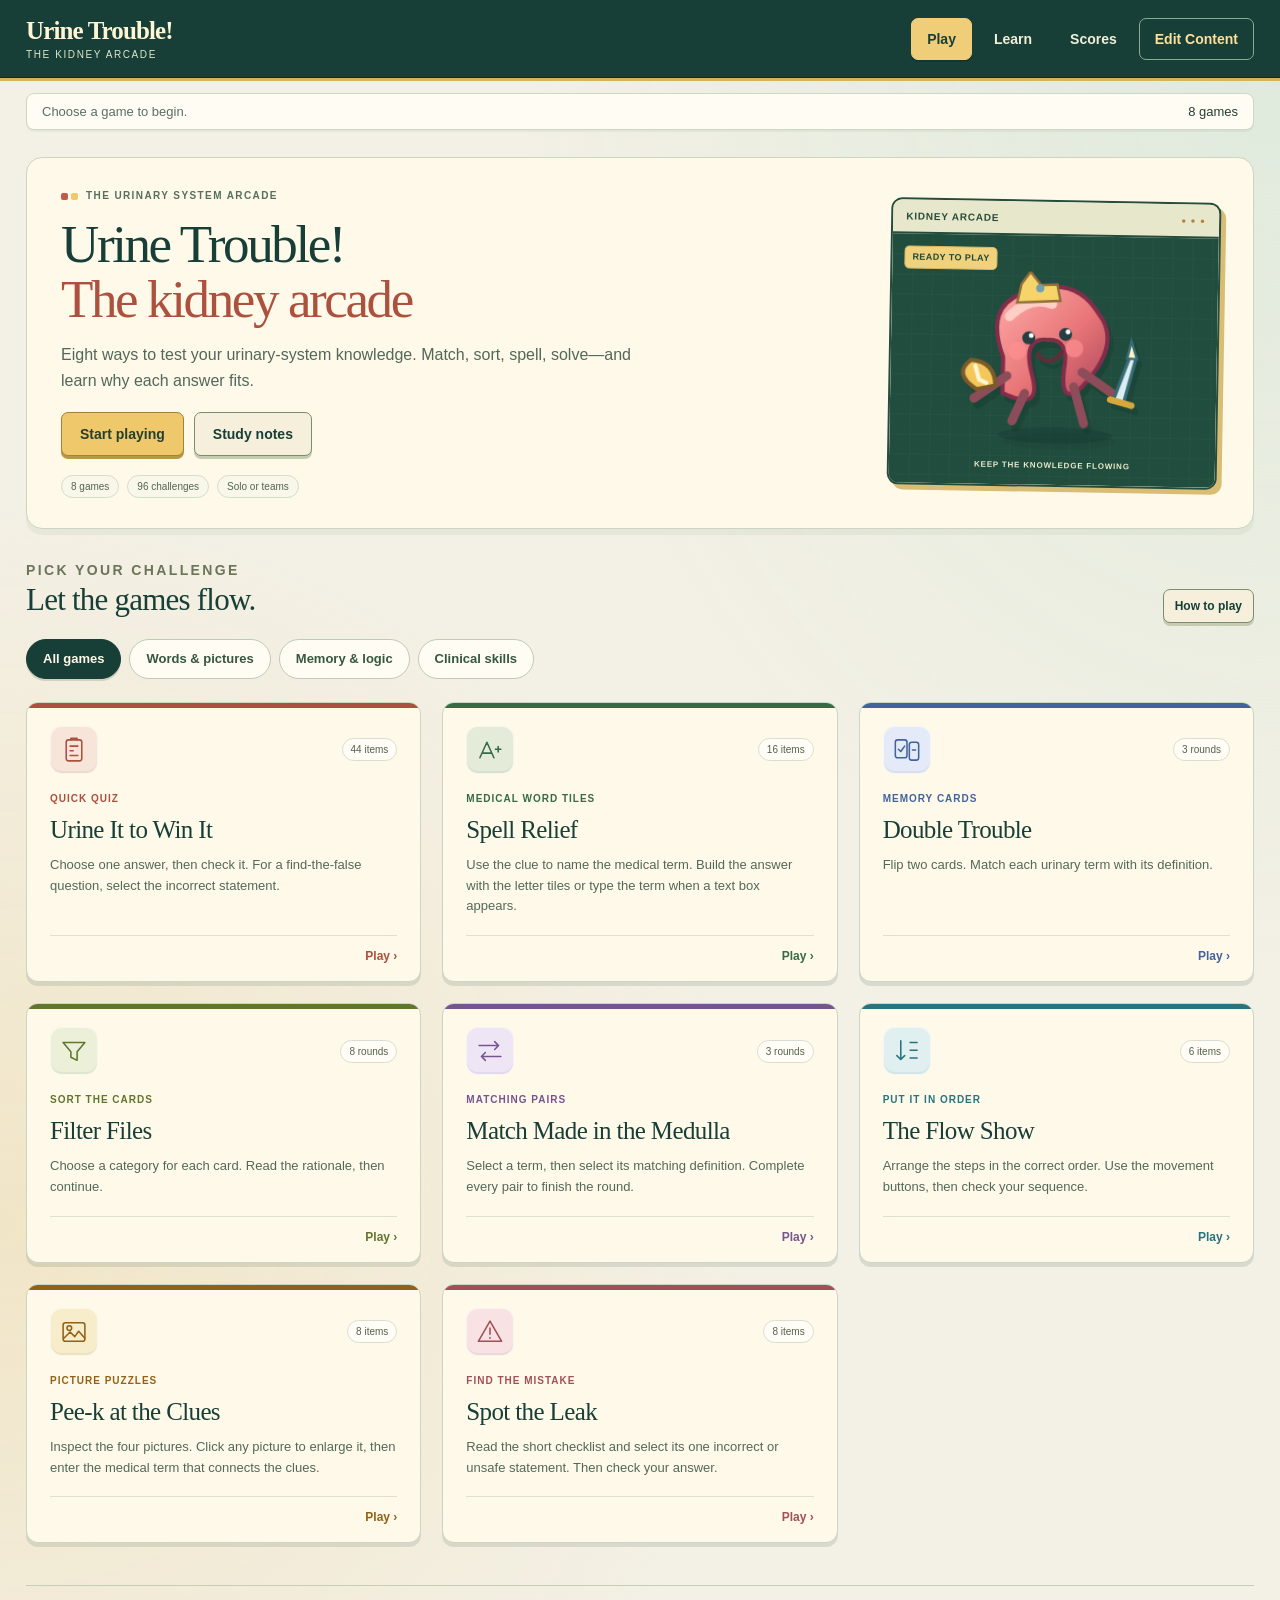
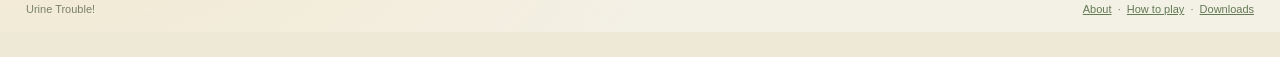
==== index.html @ 4b525aac "Refresh arcade design, add memory and sorting games, and explain every answer" ====
<!doctype html><html lang="en"><head><meta charset="utf-8"><meta name="viewport" content="width=device-width,initial-scale=1"><meta name="theme-color" content="#173f37"><meta name="description" content="An editable urinary-system game hub for solo practice and simple classroom play."><title>Urine Trouble! — The Kidney Arcade</title><link rel="stylesheet" href="style.css"><link rel="stylesheet" href="editor.css"></head><body><a class="skip" href="#main">Skip to content</a><div id="app"><p class="loading">Opening the kidney arcade…</p></div><dialog id="modal" aria-label="Game information"></dialog><script src="content.js"></script><script src="assets.js"></script><script src="engine.js"></script><script src="memory.js"></script><script src="activities.js"></script><script src="zip.js"></script><script src="editor.js"></script><script src="downloads.js"></script><script src="bundle.js"></script><script src="app.js"></script><noscript>Enable JavaScript to play or edit this website.</noscript></body></html>
---- style.css ----
*{box-sizing:border-box}:root{--accent:#173f37;--page-bg:#fff9e9;--gold:#e7b958;--ink:#243d34;--muted:#667469;--line:#d7d9bf;--font-scale:1;font-family:Arial,sans-serif;color:var(--ink);background:#eee9d7;font-size:calc(16px * var(--font-scale))}body{margin:0;background:radial-gradient(circle at 90% 0,#d8e1bf,transparent 40%),#eee9d7}button,input,select,textarea{font:inherit}button,a,input,select{touch-action:manipulation}button{cursor:pointer;color:inherit}button:disabled{cursor:default;opacity:.45}button:focus-visible,a:focus-visible,input:focus-visible,select:focus-visible,textarea:focus-visible{outline:3px solid #b86a36;outline-offset:3px}a{color:var(--accent)}h1,h2,h3,p{margin-top:0}p{line-height:1.6}h1,h2,h3{color:var(--accent)}h1,h2{font-family:Georgia,serif;font-weight:normal}header{background:var(--accent);color:#fff6d6;box-shadow:0 4px 0 #d7ae53}.header-inner{max-width:1280px;margin:auto;display:flex;align-items:center;gap:22px;padding:15px 26px;flex-wrap:wrap}.brand{font-family:Georgia,serif;font-size:calc(25px * var(--font-scale));font-weight:bold;color:#fff6d6;border:0;background:none;padding:0;text-align:left}.brand small{display:block;font:calc(10px * var(--font-scale)) Arial,sans-serif;letter-spacing:.15em;color:#dbe4ba;margin-top:4px}.nav{display:flex;gap:6px;flex-wrap:wrap;margin-left:auto}.nav button{padding:10px 15px;border:1px solid transparent;background:transparent;color:#f3efd6;border-radius:6px;font-size:calc(14px * var(--font-scale));font-weight:bold}.nav button:hover,.nav button.active{background:#ffffff1a;border-color:#b9c8a866}.nav .edit{color:#ffe099;border-color:#8aab8d}.session-strip{max-width:1228px;margin:15px auto 0;padding:10px 15px;background:#f9f6e5;border:1px solid #cfdbbc;border-radius:8px;display:flex;gap:13px 24px;flex-wrap:wrap;align-items:center;font-size:calc(13px * var(--font-scale))}.session-strip .mode{margin-right:auto;color:var(--muted)}.session-strip strong{color:var(--accent)}.session-strip button{padding:5px 8px;background:none;border:0;color:var(--accent);font-size:calc(12px * var(--font-scale));text-decoration:underline}.container{max-width:1280px;margin:auto;padding:30px 26px 42px}main{outline:none}.eyebrow{color:#6b7559;font-size:calc(11px * var(--font-scale));letter-spacing:.17em;font-weight:bold;margin-bottom:10px}.hero{display:grid;grid-template-columns:1fr 280px;gap:30px;align-items:center;background:var(--page-bg);border:1px solid #d7d8bd;border-radius:18px;padding:32px 42px;box-shadow:0 7px 0 #dedec5;margin-bottom:35px}.hero h1{font-size:calc(clamp(40px,5.5vw,66px) * var(--font-scale));line-height:1.02;margin-bottom:18px}.hero h1 em{font-style:normal;color:#a95c42}.hero .intro{font-size:calc(18px * var(--font-scale));color:#56664f;max-width:690px;margin-bottom:21px}.hero img{width:100%;max-height:250px;object-fit:contain;filter:drop-shadow(6px 9px 0 #153e3217)}.actions{display:flex;gap:10px;flex-wrap:wrap;align-items:center}.btn{display:inline-flex;justify-content:center;align-items:center;gap:8px;min-height:43px;padding:11px 18px;border:1px solid #7a8d6e;border-radius:7px;background:#f5efdb;color:var(--accent);font-weight:bold;font-size:calc(14px * var(--font-scale));text-decoration:none;box-shadow:0 3px 0 #c6ccb1}.btn:hover{filter:brightness(1.035);transform:translateY(-1px)}.btn.primary{background:var(--gold);border-color:#b18a3a;color:#30442e;box-shadow:0 3px 0 #b39249}.btn.dark{background:var(--accent);color:#fff8de;border-color:var(--accent);box-shadow:0 3px 0 #0d3027}.btn.small{padding:8px 11px;min-height:34px;font-size:calc(12px * var(--font-scale))}.btn.danger{color:#933f35;border-color:#be8a75}.pill{font-size:calc(11px * var(--font-scale));border:1px solid #cad6b7;background:#f8f7e7;border-radius:99px;padding:6px 10px;color:#52624c}.hero-pills{display:flex;gap:7px;flex-wrap:wrap;margin-top:20px}.section-top{display:flex;gap:20px;justify-content:space-between;align-items:end;margin-bottom:18px}.section-top h2{font-size:calc(32px * var(--font-scale));margin-bottom:5px}.muted{color:var(--muted)}.section-top p{font-size:calc(14px * var(--font-scale));margin-bottom:0}.game-grid{display:grid;grid-template-columns:repeat(3,minmax(0,1fr));gap:20px}.game-card{text-align:left;background:var(--page-bg);border:1px solid #cbd3b8;border-radius:13px;padding:23px;box-shadow:0 5px 0 #d8dcc6;transition:transform .15s,box-shadow .15s;min-width:0}.game-card:hover{transform:translateY(-4px);box-shadow:0 9px 0 #d4dac0}.card-top{display:flex;align-items:center;justify-content:space-between;margin-bottom:19px}.game-icon{display:flex;align-items:center;justify-content:center;width:46px;height:46px;border-radius:12px;background:#e1e8ce;color:var(--accent);font:900 calc(22px * var(--font-scale)) Georgia,serif}.game-card h3{font:normal calc(26px * var(--font-scale))/1.12 Georgia,serif;margin:0 0 10px}.game-card .sub{font-weight:bold;font-size:calc(12px * var(--font-scale));color:#737952;margin-bottom:12px}.game-card p{font-size:calc(13px * var(--font-scale));line-height:1.55;color:#61705c;margin-bottom:18px}.game-card .card-bottom{display:flex;justify-content:space-between;font-size:calc(12px * var(--font-scale));font-weight:bold;color:var(--accent)}.note{padding:17px 20px;background:#e8edd9;border-left:4px solid #8aab6b;font-size:calc(14px * var(--font-scale));margin-top:28px;border-radius:0 7px 7px 0}.game-head{display:flex;justify-content:space-between;gap:25px;margin-bottom:23px;align-items:start}.game-head h1{font-size:calc(40px * var(--font-scale));line-height:1.08;margin-bottom:8px}.game-head p{color:var(--muted);font-size:calc(14px * var(--font-scale));margin-bottom:0;max-width:780px}.back{border:0;background:none;color:var(--accent);font-weight:bold;font-size:calc(13px * var(--font-scale));padding:9px 0;white-space:nowrap}.play-layout{display:grid;grid-template-columns:175px minmax(0,1fr);gap:22px}.item-index{background:#e6ecd7;border:1px solid #c4d0b5;padding:15px 12px;border-radius:9px;align-self:start}.item-index summary{font-size:calc(13px * var(--font-scale));color:var(--accent);font-weight:bold;cursor:pointer;margin-bottom:12px}.index-grid{display:grid;grid-template-columns:repeat(4,1fr);gap:6px}.index-btn{border:1px solid #a9b997;border-radius:5px;min-height:33px;background:#fbf9e9;font-weight:bold;font-size:calc(12px * var(--font-scale))}.index-btn.active{background:#edce83;border:2px solid #a4843d}.index-btn.done{background:#b8d1aa}.legend{font-size:calc(11px * var(--font-scale));color:#687660;margin:12px 0 0;line-height:1.6}.challenge{min-width:0;background:var(--page-bg);border:1px solid #ccd3b9;border-radius:13px;padding:25px 29px;box-shadow:0 5px 0 #d8dcc6}.challenge-meta{display:flex;gap:10px 16px;align-items:center;flex-wrap:wrap;margin-bottom:20px;color:#647357;font-weight:bold;font-size:calc(11px * var(--font-scale));letter-spacing:.03em}.challenge-meta .points{margin-left:auto;background:#eee0ac;color:#725a28;padding:6px 9px;border-radius:5px}.prompt{font:700 clamp(calc(21px * var(--font-scale)),2.2vw,28px)/1.4 Arial,sans-serif;color:#254738;margin-bottom:13px}.instruction{font-size:calc(14px * var(--font-scale));color:#687760;margin-bottom:22px}.option-grid{display:grid;gap:10px}.option-grid.two{grid-template-columns:1fr 1fr}.option{display:flex;gap:15px;align-items:center;text-align:left;border:1px solid #b5c2a2;background:#f4f0da;border-radius:7px;padding:15px;min-height:64px;font-size:calc(16px * var(--font-scale));line-height:1.5}.option b{color:var(--accent);font-size:calc(19px * var(--font-scale));flex-shrink:0}.option.selected{background:#f0d89c;border:2px solid #b08f3f;padding:14px}.option.correct{background:#dceacb;border:2px solid #76955e;padding:14px}.option:disabled{opacity:1}.field-label{display:block;font-size:calc(13px * var(--font-scale));font-weight:bold;margin-bottom:9px}.answer-field{width:100%;max-width:620px;border:2px solid #b6c4a3;border-radius:6px;min-height:50px;padding:12px 14px;background:white;color:#243d34;font-size:calc(20px * var(--font-scale))}.hint{font-size:calc(12px * var(--font-scale));color:#6f7d63;margin:10px 0 0}.tiles{display:flex;flex-wrap:wrap;justify-content:center;gap:9px;padding:20px;background:#285d48;border:4px solid #b69a50;border-radius:9px;margin:0 auto 16px;max-width:650px}.tile{width:53px;height:59px;font:700 calc(29px * var(--font-scale)) Georgia,serif;color:#294330;background:linear-gradient(#f1d689,#d3ae5c);border:2px solid #f6e6ad;border-radius:5px;box-shadow:0 3px 0 #163e2e}.tile.used{background:#3c7059;border-color:#6d8b69;color:transparent;box-shadow:none;opacity:1}.built{font-size:calc(25px * var(--font-scale));letter-spacing:.1em;font-weight:bold;color:var(--accent);text-align:center;min-height:52px;padding:12px;background:#ebe9d4;border-radius:6px;margin-bottom:12px;overflow-wrap:anywhere}.built.empty{font-size:calc(14px * var(--font-scale));letter-spacing:0;font-weight:normal;color:#758167}.tile-tools{display:flex;justify-content:center;gap:9px;margin-bottom:15px}.pictures{display:grid;grid-template-columns:repeat(4,minmax(0,1fr));gap:9px;margin-bottom:21px}.picture{border:1px solid #c2c8aa;border-radius:6px;padding:5px;background:#e8e4c9}.picture img{display:block;width:100%;height:130px;object-fit:contain;background:white}.picture small{display:block;color:#6e7759;padding:6px 0 1px;font-size:calc(10px * var(--font-scale))}.challenge-actions{display:flex;gap:10px 17px;flex-wrap:wrap;align-items:center;border-top:1px solid #d5dac3;margin-top:24px;padding-top:20px}.text-button{border:0;background:transparent;color:var(--accent);font-size:calc(13px * var(--font-scale));text-decoration:underline;padding:8px 0}.feedback{padding:16px 18px;background:#f4e7c9;border-left:4px solid #b78a43;margin-top:22px;border-radius:0 7px 7px 0}.feedback.good{background:#e3edd5;border-color:#789e61}.feedback h3{font:700 calc(17px * var(--font-scale)) Arial,sans-serif;margin-bottom:9px}.feedback p{font-size:calc(14px * var(--font-scale));margin-bottom:9px}.feedback p:last-child{margin-bottom:0}.solution{font-size:calc(21px * var(--font-scale))!important;font-weight:bold;color:#315c42;white-space:pre-line}.earned{font-weight:bold;color:#4d7845}.team-awards{display:flex;gap:9px;flex-wrap:wrap;margin-top:12px}.award{border:1px solid #9caf86;background:#fffbee;border-radius:6px;padding:10px 13px;font-size:calc(13px * var(--font-scale));font-weight:bold;min-height:43px;overflow-wrap:anywhere;min-width:0}.award.selected{background:var(--accent);color:white}.award small{display:block;font-size:calc(11px * var(--font-scale));font-weight:normal;margin-top:4px}.match-board{display:grid;grid-template-columns:1fr 1.5fr;gap:13px}.match-column{display:grid;gap:9px}.match-choice{border:1px solid #b0c29b;background:#f3efda;border-radius:6px;padding:12px;min-height:62px;font-size:calc(14px * var(--font-scale));line-height:1.45;text-align:left;display:flex;gap:10px;align-items:center}.match-choice.selected{outline:2px solid #bb9442;background:#f5df9f}.match-choice.matched{background:#d8e7c7;color:#59714e;border-color:#96b17c;opacity:1}.match-choice.wrong{background:#f0d2bc;border-color:#b97959}.match-choice b{color:#6f7d58;flex-shrink:0}.match-hint{font-size:calc(13px * var(--font-scale));color:#916d3d;margin:12px 0 0}.pair-solution{display:grid;gap:9px}.pair-solution p{margin:0;padding:12px 15px;background:#e4ecd6;border-radius:6px;font-size:calc(14px * var(--font-scale))}.order-list{list-style:none;padding:0;margin:0;display:grid;gap:10px}.order-step{display:flex;gap:14px;align-items:center;border:1px solid #bbc8a7;background:#f3efdc;border-radius:7px;padding:12px 14px;min-height:63px}.order-step .step-no{font-size:calc(20px * var(--font-scale));font-weight:bold;color:#8b8e61;flex-shrink:0}.order-step .step-text{font-size:calc(15px * var(--font-scale));line-height:1.5;flex-grow:1}.step-controls{display:flex;gap:5px;flex-shrink:0}.step-controls button{border:1px solid #acbd95;background:#fffbee;border-radius:4px;padding:7px 10px;color:var(--accent)}.order-step.correct{background:#dfeacd}.danger-label{display:inline-block;background:#f1d7c7;color:#874a3d;padding:5px 9px;border-radius:5px;font-size:calc(11px * var(--font-scale));font-weight:bold;margin-bottom:13px}.learn-layout{display:grid;grid-template-columns:1.3fr 1fr;gap:24px}.articles{display:grid;gap:15px}.article{background:var(--page-bg);border:1px solid #ccd3b7;border-radius:10px;overflow:hidden}.article summary{padding:19px 21px;font:normal calc(24px * var(--font-scale)) Georgia,serif;color:var(--accent);cursor:pointer}.article .article-body{padding:0 21px 19px;font-size:calc(14px * var(--font-scale));color:#56664e}.flash-panel{background:#e3ead3;border:1px solid #bdcca8;border-radius:12px;padding:22px;align-self:start}.flash-panel h2{font-size:calc(29px * var(--font-scale));margin-bottom:10px}.flashcard{display:flex;align-items:center;justify-content:center;flex-direction:column;width:100%;min-height:222px;background:#fff9e9;border:2px solid #becd9e;border-radius:11px;padding:25px;text-align:center;margin:15px 0;font-size:calc(21px * var(--font-scale));line-height:1.5;color:var(--accent)}.flashcard small{font-size:calc(11px * var(--font-scale));color:#88936e;margin-top:17px}.search{width:100%;max-width:310px;min-height:43px;background:#fffdf3;border:1px solid #b4c29d;border-radius:6px;padding:10px 13px}.scores-layout{display:grid;grid-template-columns:1fr 1.2fr;gap:23px}.score-card,.review-card,.finish-card{background:var(--page-bg);border:1px solid #c5d1b3;border-radius:13px;padding:26px}.score-big{font:normal calc(61px * var(--font-scale)) Georgia,serif;color:var(--accent);margin:12px 0}.score-table{width:100%;border-collapse:collapse;font-size:calc(14px * var(--font-scale));margin:18px 0}.score-table th,.score-table td{text-align:left;padding:12px 8px;border-bottom:1px solid #d3dac1;overflow-wrap:anywhere}.review-list{display:grid;gap:8px;max-height:380px;overflow:auto}.review-link{display:block;text-align:left;background:#f1efdc;border:1px solid #c9d1b5;border-radius:6px;padding:12px;font-size:calc(13px * var(--font-scale));line-height:1.4;color:var(--accent)}.finish-card h1{font-size:calc(43px * var(--font-scale))}.finish-card p{color:#617055}.timer{display:inline-flex;gap:8px;align-items:center;margin-left:auto;font-size:calc(13px * var(--font-scale));color:#647451}.timer button{border:1px solid #b9c7a6;border-radius:4px;background:#f7f2df;font-size:calc(11px * var(--font-scale));padding:6px 8px}.editor-intro{background:#e7edd9;border:1px solid #c2d0ae;border-radius:9px;padding:16px 20px;font-size:calc(14px * var(--font-scale));margin-bottom:20px}.page-footer{max-width:1228px;margin:0 auto 25px;padding:17px 0;border-top:1px solid #c6ceb5;display:flex;justify-content:space-between;gap:20px;color:#788167;font-size:calc(11px * var(--font-scale))}.page-footer button{border:0;background:none;padding:0;color:#637954;text-decoration:underline;font-size:calc(11px * var(--font-scale))}.loading{padding:70px 30px;color:#476f4c;font-size:calc(22px * var(--font-scale))}.skip{position:absolute;left:10px;top:-80px;background:white;padding:12px;z-index:50}.skip:focus{top:10px}dialog{width:calc(100% - 30px);max-width:720px;border:1px solid #91a37d;border-radius:13px;padding:0;background:var(--page-bg);color:var(--ink);box-shadow:0 16px 60px #12362866}dialog::backdrop{background:#16372dcc}.modal-header{display:flex;justify-content:space-between;align-items:center;gap:20px;background:var(--accent);color:#fff4ce;padding:13px 20px;font-size:calc(16px * var(--font-scale));font-weight:bold}.modal-header button{color:#fff4ce;background:#ffffff15;border:1px solid #ffffff44;border-radius:5px;padding:6px 10px;font-size:calc(12px * var(--font-scale))}.modal-body{padding:25px 28px 28px}.modal-body h2{font-size:calc(32px * var(--font-scale));margin-bottom:12px}.modal-body p,.modal-body li{font-size:calc(14px * var(--font-scale));line-height:1.6}.modal-body li{margin-bottom:8px}.mode-choices{display:grid;grid-template-columns:1fr 1fr;gap:14px;margin:20px 0}.mode-choice{padding:22px 19px;text-align:left;border:1px solid #b7c5a0;border-radius:8px;background:#f1e8cb}.mode-choice strong{font:normal calc(25px * var(--font-scale)) Georgia,serif;color:var(--accent);display:block;margin-bottom:10px}.mode-choice span{font-size:calc(13px * var(--font-scale));line-height:1.6;display:block;color:#647053}.team-fields{display:grid;grid-template-columns:1fr 1fr;gap:12px;margin:20px 0}.team-fields label{font-size:calc(12px * var(--font-scale));font-weight:bold}.team-fields input{width:100%;display:block;margin-top:7px;padding:11px;border:1px solid #aebf94;border-radius:5px;background:white;min-height:43px}.fine{font-size:calc(11px * var(--font-scale))!important;color:#75836a}.zoom-image{display:block;max-width:100%;max-height:65vh;margin:auto}.toast{background:#e4ebd2;border:1px solid #a9bf8d;color:#3e6543;padding:12px 18px;max-width:1228px;margin:12px auto 0;border-radius:7px;font-size:calc(13px * var(--font-scale))}.empty{padding:20px;background:#f1efde;border-radius:7px;color:#6c7b5e}.modal-errors{color:#9a4232}.sr-only{position:absolute;width:1px;height:1px;overflow:hidden;clip-path:inset(50%)}@media(prefers-reduced-motion:reduce){*{transition:none!important;animation:none!important;scroll-behavior:auto!important}}@media(max-width:950px){.game-grid{grid-template-columns:repeat(2,minmax(0,1fr))}.hero{grid-template-columns:1fr 200px;padding:29px}.hero img{max-height:220px}.play-layout{grid-template-columns:1fr}.item-index{padding:12px 14px}.index-grid{grid-template-columns:repeat(10,1fr)}.item-index .legend{display:none}.option-grid.two{grid-template-columns:1fr}.learn-layout,.scores-layout{grid-template-columns:1fr 1fr}.session-strip{margin:14px 26px 0}.page-footer{margin:0 26px 25px}.game-head h1{font-size:calc(35px * var(--font-scale))}}@media(max-width:620px){.header-inner{gap:15px;padding:16px}.brand{font-size:calc(24px * var(--font-scale))}.nav{margin-left:0;width:100%;gap:4px}.nav button{padding:9px 12px;font-size:calc(12px * var(--font-scale))}.container{padding:23px 15px 30px}.session-strip{margin:14px 15px 0;font-size:calc(12px * var(--font-scale));gap:9px 13px}.hero{grid-template-columns:1fr;padding:25px 22px;gap:10px}.hero h1{font-size:calc(43px * var(--font-scale))}.hero .intro{font-size:calc(16px * var(--font-scale))}.hero img{display:none}.game-grid{grid-template-columns:1fr;gap:16px}.game-card{padding:21px}.game-card h3{font-size:calc(27px * var(--font-scale))}.card-top{margin-bottom:15px}.section-top{display:block}.section-top h2{font-size:calc(30px * var(--font-scale))}.section-top p{margin-bottom:12px}.game-head{gap:15px}.game-head h1{font-size:calc(31px * var(--font-scale))}.game-head p{font-size:calc(13px * var(--font-scale))}.back{font-size:calc(11px * var(--font-scale))}.challenge{padding:22px 17px}.prompt{font-size:calc(22px * var(--font-scale))}.challenge-meta{font-size:calc(10px * var(--font-scale));gap:7px}.tile{width:45px;height:52px;font-size:calc(26px * var(--font-scale))}.tiles{padding:14px 10px;gap:7px}.built{font-size:calc(22px * var(--font-scale))}.pictures{grid-template-columns:1fr 1fr}.picture img{height:135px}.match-board{gap:8px;grid-template-columns:1fr 1.2fr}.match-choice{padding:10px 9px;font-size:calc(12px * var(--font-scale));min-height:77px;gap:6px}.order-step{padding:11px 10px;gap:9px}.order-step .step-text{font-size:calc(14px * var(--font-scale))}.step-controls{display:grid}.step-controls button{padding:5px 8px;font-size:calc(12px * var(--font-scale))}.learn-layout,.scores-layout{grid-template-columns:1fr}.section-top .search{max-width:none}.index-grid{grid-template-columns:repeat(7,1fr)}.challenge-actions .btn{flex-grow:1}.timer{width:100%;margin-left:0}.page-footer{margin:0 15px 20px;display:block}.page-footer span{display:block;margin-bottom:9px}.mode-choices,.team-fields{grid-template-columns:1fr}.modal-body{padding:23px 20px}.feedback{padding:16px 14px}.team-awards{display:grid;grid-template-columns:1fr 1fr}.award{padding:10px;font-size:calc(12px * var(--font-scale))}.score-card,.review-card,.finish-card{padding:22px}.score-big{font-size:calc(52px * var(--font-scale))}.toast{margin:12px 15px 0}}
h1,h2,h3,.brand,.game-card{overflow-wrap:anywhere}.session-strip>span{min-width:0;overflow-wrap:anywhere}

/* The Kidney Arcade — retro desk, brighter game cabinets. */
:root{--coral:#bf5b48;--cyan:#347f88;--gold:#efc86b;--line:#d4daca;--muted:#5b6e63}
body{background:radial-gradient(ellipse at 100% 0,#deeadc 0,transparent 42%),radial-gradient(ellipse at 0 75%,#f1e5c7 0,transparent 42%),#f3f0e5}
header{box-shadow:0 3px 0 #d5b35e;border-bottom:1px solid #092c24}
.header-inner{padding-top:17px;padding-bottom:17px}
.brand{letter-spacing:-.035em}
.brand small{letter-spacing:.16em;color:#dce8cc}
.nav button{min-height:42px;border-radius:7px}
.nav button.active{background:#f0cd78;border-color:#f0cd78;color:#173f37;box-shadow:0 2px 0 #102f2780}
.nav button:hover:not(.active){background:#ffffff20;border-color:#cfdfc366}
.container{padding-top:27px}
.session-strip{border-color:#ced7c5;background:#fffdf3;box-shadow:0 2px 0 #304c3210;border-radius:8px}
.archive-hero{display:grid;grid-template-columns:minmax(0,1.45fr) minmax(250px,.78fr);gap:34px;align-items:center;padding:30px 34px;margin-bottom:30px;background:var(--page-bg);border:1px solid #cbd5c2;border-radius:16px;box-shadow:0 6px 0 #bfcab33d;position:relative;overflow:hidden}
.archive-hero .hero-copy{min-width:0}
.archive-hero .eyebrow{display:flex;align-items:center;gap:8px;color:#56705d;letter-spacing:.14em;font-size:calc(10px * var(--font-scale));margin-bottom:13px}
.archive-hero .eyebrow::before{content:"";height:7px;width:7px;border-radius:2px;background:var(--coral);box-shadow:10px 0 0 #efc86b;flex:none;margin-right:10px}
.archive-hero h1{font-size:calc(clamp(35px,4.3vw,53px) * var(--font-scale));line-height:1.04;letter-spacing:-.045em;margin-bottom:15px;max-width:720px}
.archive-hero h1 em{color:#ad513f;font-style:normal}
.archive-hero .intro{font-size:calc(16px * var(--font-scale));line-height:1.6;max-width:600px;margin-bottom:19px;color:#51685b}
.archive-hero .hero-pills{margin-top:19px;gap:8px}
.archive-hero .pill{font-size:calc(10px * var(--font-scale));padding:5px 9px;border-color:#d4ddc9;background:#f8f7e9;color:#52664e}
.arcade-console{width:100%;max-width:330px;margin-left:auto;overflow:hidden;background:#f8f3df;border:2px solid #264d3b;border-radius:11px;box-shadow:5px 5px 0 #d9bd75;transform:rotate(1deg)}
.console-bar{display:flex;align-items:center;justify-content:space-between;gap:12px;padding:10px 13px;border-bottom:2px solid #264d3b;background:#e7e7cc;color:#294c3a;font-size:calc(10px * var(--font-scale));font-weight:bold;letter-spacing:.08em;min-height:34px}
.console-bar::before{content:"";width:6px;height:6px;flex:none;border-radius:50%;background:#a05547;box-shadow:10px 0 0 #c7a04c,20px 0 0 #6c9062;margin-right:18px}
.console-body{position:relative;display:grid;place-items:center;min-height:215px;padding:15px 22px 46px;background-color:#214d3e;background-image:linear-gradient(#ffffff06 1px,transparent 1px),linear-gradient(90deg,#ffffff06 1px,transparent 1px);background-size:20px 20px;overflow:hidden}
.archive-hero .arcade-console img{display:block;width:100%;max-width:205px;max-height:185px;object-fit:contain;filter:drop-shadow(4px 6px 0 #0d302744)}
.console-chip{display:inline-block;position:absolute;bottom:13px;left:14px;right:14px;border:1px solid #efd27e;border-radius:5px;background:#f6edcb;color:#214735;padding:7px 10px;font-size:calc(11px * var(--font-scale));font-weight:bold;text-align:center;line-height:1.4}
.btn{min-height:44px;border-radius:7px;transition:transform .15s,background-color .15s,box-shadow .15s}
.btn.primary{background:#efc86b;border-color:#a48136;color:#263f2e;box-shadow:0 3px 0 #b79748}
.btn.primary:hover{background:#f5d582}
.btn:active{transform:translateY(2px);box-shadow:none}
.section-top{margin-bottom:16px}
.section-top h2{font-size:calc(31px * var(--font-scale));letter-spacing:-.025em}
.game-filters{display:flex;align-items:center;flex-wrap:wrap;gap:8px;margin:0 0 23px}
.filter-btn{min-height:40px;padding:9px 16px;border:1px solid #bfcbb6;border-radius:99px;background:#fffdf3;color:#365740;font-size:calc(13px * var(--font-scale));font-weight:bold;line-height:1.2;transition:background-color .15s,border-color .15s}
.filter-btn:hover{background:#e8edda;border-color:#91a888}
.filter-btn[aria-pressed="true"]{background:var(--accent);color:#fff9e7;border-color:var(--accent);box-shadow:0 2px 0 #122f2726}
.game-grid{grid-template-columns:repeat(3,minmax(0,1fr));gap:21px}
.game-card{--game-color:#326b4d;--game-tint:#e5edda;position:relative;display:flex;flex-direction:column;align-items:stretch;min-width:0;overflow:hidden;padding:23px 23px 18px;border:1px solid #cad5c3;border-radius:12px;background:var(--page-bg);box-shadow:0 4px 0 #213f3220;transition:transform .16s,box-shadow .16s,border-color .16s}
.game-card::before{content:"";position:absolute;inset:0 0 auto;height:5px;background:var(--game-color)}
.game-card:hover{transform:translateY(-4px);border-color:var(--game-color);box-shadow:0 8px 0 #213f3218}
.game-card:active{transform:translateY(-1px);box-shadow:0 4px 0 #213f3218}
.game-card[data-game="quiz"]{--game-color:#ac503f;--game-tint:#f8e5da}
.game-card[data-game="words"]{--game-color:#376b46;--game-tint:#e4ecd9}
.game-card[data-game="match"]{--game-color:#765490;--game-tint:#eee5f5}
.game-card[data-game="flow"]{--game-color:#28747d;--game-tint:#e0eff0}
.game-card[data-game="pictures"]{--game-color:#916216;--game-tint:#f8edcb}
.game-card[data-game="leak"]{--game-color:#a24f58;--game-tint:#f8e2e4}
.game-card[data-game="memory"]{--game-color:#41649c;--game-tint:#e4eaf7}
.game-card[data-game="sort"]{--game-color:#60762e;--game-tint:#ecf0d9}
.card-top{gap:12px;margin-bottom:17px}
.game-icon{width:48px;height:48px;border:1px solid #ffffff8c;border-radius:12px;background:var(--game-tint);color:var(--game-color);box-shadow:inset 0 -2px 0 #223d3510;flex-shrink:0}
.game-icon svg{width:28px;height:28px;display:block}
.game-card .pill{font-size:calc(10px * var(--font-scale));background:#fffdf5;color:#52624e;border-color:#d9dfd0;padding:5px 8px}
.game-card .sub{font-size:calc(10px * var(--font-scale));font-weight:bold;text-transform:uppercase;letter-spacing:.1em;color:var(--game-color);margin-bottom:9px}
.game-card h3{font-size:calc(25px * var(--font-scale));line-height:1.12;letter-spacing:-.025em;color:var(--accent);margin-bottom:11px}
.game-card p{font-size:calc(13px * var(--font-scale));line-height:1.6;color:#536958;margin-bottom:18px}
.game-card .card-bottom{margin-top:auto;border-top:1px solid #dce2d1;padding-top:13px;gap:10px;align-items:center;color:#416348;font-size:calc(11px * var(--font-scale))}
.game-card .card-bottom>span:last-child{color:var(--game-color);white-space:nowrap;font-size:calc(12px * var(--font-scale))}
.game-head h1{font-size:calc(38px * var(--font-scale));letter-spacing:-.03em}
.play-layout{grid-template-columns:160px minmax(0,1fr);gap:22px}
.item-index{border-radius:10px;background:#e7eedc;box-shadow:0 3px 0 #213f3210}
.index-btn{min-height:36px;border-radius:5px}
.index-btn.active{border-color:#95712b;background:#efd184;color:#3d462b}
.index-btn.done{background:#c1d9b0;color:#2c5132}
.challenge{padding:28px 30px;border:1px solid #c9d4bf;border-radius:13px;box-shadow:0 5px 0 #213f3217}
.challenge-meta{margin-bottom:22px;color:#5c725c;letter-spacing:.05em}
.challenge-meta .points{border:1px solid #dec891;background:#f6e6b5;color:#69501d;border-radius:6px}
.prompt{font-size:calc(clamp(21px,2.2vw,27px) * var(--font-scale));line-height:1.4;max-width:64ch;color:#274b39}
.instruction{line-height:1.55;color:#5a705c}
.option-grid{gap:11px}
.option{border:2px solid #ccd7bf;border-radius:9px;background:#faf8ec;padding:15px;gap:14px;min-height:68px;transition:background-color .12s,border-color .12s;overflow-wrap:anywhere}
.option b{display:inline-grid;place-items:center;align-self:center;min-width:32px;height:32px;padding:3px;border:1px solid #c9d3ba;border-radius:6px;background:#fffdf4;color:#4a6644;font-size:calc(15px * var(--font-scale))}
.option:hover:not(:disabled){border-color:#78976f;background:#f0f1df}
.option.selected{padding:15px;border-color:#ae893b;background:#f4e4b9;box-shadow:inset 3px 0 0 #ae893b}
.option.correct,.option.is-correct{padding:15px;border-color:#6e935f;background:#e5efd9;box-shadow:inset 3px 0 0 #648a54}
.option.wrong,.option.incorrect,.option.is-wrong{padding:15px;border-color:#b36b58;background:#fae9e0;box-shadow:inset 3px 0 0 #b36b58}
.option:disabled{opacity:1}
.answer-field{border-color:#a7bd99;border-radius:8px;min-height:53px;background:#fffefa}
.answer-field:focus{border-color:#467750}
.feedback{border-radius:0 9px 9px 0;padding:19px 20px;background:#f7eccf;border-color:#b99640}
.feedback.good{background:#e6efd9;border-color:#759b61;color:#2d5134}
.feedback.wrong{background:#fae9e1;border-color:#b9654d;color:#654233}
.feedback h3{font-size:calc(18px * var(--font-scale));color:inherit;margin-bottom:11px}
.feedback .solution{font-size:calc(21px * var(--font-scale));line-height:1.45}
.selected-rationale{border-left:3px solid #b38d37;border-radius:0 6px 6px 0;background:#fcf4df;padding:12px 15px;font-size:calc(14px * var(--font-scale));line-height:1.65;margin:14px 0}
.feedback.wrong .selected-rationale{background:#fff6ec;border-color:#b96c50}
.rationale-list{list-style:none;padding:0;margin:18px 0 0;display:grid;gap:10px}
.rationale-item{padding:14px 16px;border:1px solid #d1dcc6;border-radius:8px;background:#fffdf3;line-height:1.6;font-size:calc(14px * var(--font-scale));color:#425b47;overflow-wrap:anywhere}
.rationale-item p{margin:6px 0 0;font-size:inherit;line-height:1.6}
.rationale-item strong{color:#294f38}
.rationale-item.correct,.rationale-item.is-correct,.rationale-item[data-correct="true"]{border-color:#9bb58b;background:#f0f5e8}
.rationale-item.wrong,.rationale-item.is-wrong,.rationale-item.incorrect,.rationale-item[data-correct="false"]{border-color:#dbbaa7;background:#fff8ef}
.answer-tag{display:inline-block;padding:3px 7px;margin:0 7px 4px 0;border:1px solid #bbcca9;border-radius:4px;background:#e8efdc;color:#36573b;font-size:calc(10px * var(--font-scale));font-weight:bold;line-height:1.4;letter-spacing:.03em;vertical-align:middle}
.rationale-item.wrong .answer-tag,.rationale-item.is-wrong .answer-tag,.rationale-item.incorrect .answer-tag{background:#f5e1d7;border-color:#d7b29c;color:#804b38}
.source-links{display:flex;gap:8px 16px;flex-wrap:wrap;font-size:calc(12px * var(--font-scale));line-height:1.6;margin:15px 0 0;color:#60735c}
.source-links a{overflow-wrap:anywhere;text-underline-offset:3px}
.memory-turn{display:flex;align-items:center;justify-content:space-between;flex-wrap:wrap;gap:9px;padding:11px 14px;margin:0 0 17px;background:#e7eddf;border:1px solid #c6d3bb;border-radius:7px;font-size:calc(13px * var(--font-scale));line-height:1.5;color:#35553d}
.memory-board{display:grid;grid-template-columns:repeat(4,minmax(0,1fr));gap:12px;margin:16px 0 20px;perspective:900px}
.memory-card{min-height:133px;min-width:0;padding:15px 12px;display:flex;align-items:center;justify-content:center;flex-direction:column;gap:7px;border:2px solid #315947;border-radius:10px;background:linear-gradient(145deg,#315c46,#214332);color:#fff2c6;box-shadow:0 4px 0 #143a2b;font-size:calc(15px * var(--font-scale));font-weight:bold;line-height:1.5;text-align:center;overflow-wrap:anywhere;transition:transform .15s,background-color .15s,border-color .15s}
.memory-card:hover:not(:disabled){transform:translateY(-3px);border-color:#e0be65}
.memory-card.face-up,.memory-card.is-open,.memory-card.flipped,.memory-card.revealed,.memory-card[aria-pressed="true"]{background:#fdf9e8;color:#2f513d;border-color:#c2a05b;box-shadow:0 3px 0 #c7b47c;font-weight:normal}
.memory-card.matched,.memory-card.is-matched{background:#e6efd7;color:#355d37;border-color:#91af79;box-shadow:0 3px 0 #bdcea9;font-weight:bold;opacity:1}
.memory-card:disabled{opacity:1;cursor:default}
.memory-card small{font-size:calc(11px * var(--font-scale));line-height:1.4;color:inherit}
.memory-review{display:grid;gap:10px;margin-top:18px;font-size:calc(14px * var(--font-scale));line-height:1.6}
.memory-review>p,.memory-review>div{margin:0;padding:12px 15px;border:1px solid #d0dcbc;border-radius:7px;background:#f2f5e6}
.sort-board{display:grid;gap:17px;min-width:0;margin:15px 0 20px}
.sort-card{position:relative;min-height:136px;display:flex;flex-direction:column;align-items:center;justify-content:center;text-align:center;gap:10px;padding:24px 26px;background:#fffdf4;border:2px solid #bdcea8;border-top:5px solid #6f8650;border-radius:10px;box-shadow:0 4px 0 #d6dfc7;color:#2c513b;font-size:calc(19px * var(--font-scale));line-height:1.5;overflow-wrap:anywhere}
.sort-card p{margin-bottom:0;font-size:inherit}
.sort-card small{font-size:calc(11px * var(--font-scale));text-transform:uppercase;letter-spacing:.08em;color:#63774d}
.sort-categories{display:grid;grid-template-columns:repeat(auto-fit,minmax(155px,1fr));gap:11px}
.sort-category{min-width:0;min-height:74px;padding:16px 14px;border:2px solid #aabd94;border-radius:8px;background:#e9efdb;color:#37553a;text-align:center;font-size:calc(15px * var(--font-scale));font-weight:bold;line-height:1.45;overflow-wrap:anywhere;box-shadow:0 3px 0 #c8d5b8;transition:background-color .15s,border-color .15s,transform .15s}
.sort-category:hover:not(:disabled){border-color:#6e8c54;background:#e2eccf;transform:translateY(-2px)}
.sort-category.selected,.sort-category[aria-pressed="true"]{border-color:#b38b3d;background:#f3e1ad;box-shadow:0 3px 0 #c1a45d}
.sort-category.correct,.sort-category.is-correct{border-color:#729254;background:#dfeccb}
.sort-category.wrong,.sort-category.is-wrong,.sort-category.incorrect{border-color:#b87358;background:#f9e5d9}
.sort-category:disabled{opacity:1;cursor:default}
.sort-feedback,.sort-review{font-size:calc(14px * var(--font-scale));line-height:1.65;color:#405c43}
.sort-feedback{padding:14px 16px;border:1px solid #c9d9b8;background:#edf3e3;border-radius:8px}
.sort-feedback.wrong,.sort-feedback.incorrect{background:#fcf0e3;border-color:#d8b495;color:#744b36}
.sort-feedback p:last-child,.sort-review p:last-child{margin-bottom:0}
.sort-review{display:grid;gap:10px;margin-top:18px}
.sort-review>div,.sort-review>p{padding:12px 15px;margin:0;border:1px solid #cedabc;border-radius:7px;background:#f3f5e9}
button:focus-visible,a:focus-visible,input:focus-visible,select:focus-visible,textarea:focus-visible{outline:3px solid #b05e36;outline-offset:3px}
.option:focus-visible,.memory-card:focus-visible,.sort-category:focus-visible,.game-card:focus-visible{outline:3px solid #b05e36;outline-offset:4px}
@media(max-width:950px){
 .archive-hero{grid-template-columns:minmax(0,1fr) 225px;gap:26px;padding:27px}
 .archive-hero h1{font-size:calc(42px * var(--font-scale))}
 .archive-hero .intro{font-size:calc(15px * var(--font-scale))}
 .arcade-console{transform:none;box-shadow:4px 4px 0 #d9bd75}
 .console-body{min-height:190px;padding:13px 17px 43px}
 .archive-hero .arcade-console img{max-height:155px}
 .game-grid{grid-template-columns:repeat(2,minmax(0,1fr))}
 .play-layout{grid-template-columns:1fr}
 .challenge{padding:25px}
 .memory-board{gap:10px}
 .memory-card{min-height:126px;padding:13px 10px;font-size:calc(14px * var(--font-scale))}
}
@media(max-width:620px){
 .header-inner{padding:16px}
 .nav{gap:5px}
 .nav button{padding:9px 12px;min-height:40px}
 .container{padding:23px 15px 30px}
 .archive-hero{grid-template-columns:1fr;gap:23px;padding:25px 23px;margin-bottom:28px;border-radius:13px}
 .archive-hero h1{font-size:calc(42px * var(--font-scale));line-height:1.04;letter-spacing:-.04em}
 .archive-hero .intro{font-size:calc(15px * var(--font-scale));margin-bottom:18px}
 .archive-hero .hero-pills{margin-top:17px;gap:6px}
 .archive-hero .eyebrow{font-size:calc(9px * var(--font-scale));letter-spacing:.12em}
 .arcade-console{max-width:330px;width:100%;margin:0 auto;box-shadow:4px 4px 0 #d9bd75}
 .console-bar{padding:8px 11px;min-height:30px;font-size:calc(9px * var(--font-scale))}
 .console-body{min-height:155px;padding:9px 16px 40px}
 .archive-hero .arcade-console img{display:block;max-height:123px;max-width:165px}
 .console-chip{font-size:calc(10px * var(--font-scale));padding:5px 8px;bottom:10px;left:11px;right:11px}
 .section-top h2{font-size:calc(29px * var(--font-scale))}
 .game-filters{gap:7px;margin-bottom:20px}
 .filter-btn{min-height:40px;padding:9px 12px;font-size:calc(12px * var(--font-scale))}
 .game-grid{grid-template-columns:1fr;gap:18px}
 .game-card{padding:23px 22px 18px}
 .game-card h3{font-size:calc(27px * var(--font-scale))}
 .game-head h1{font-size:calc(31px * var(--font-scale))}
 .challenge{padding:23px 17px}
 .prompt{font-size:calc(22px * var(--font-scale));line-height:1.4}
 .option{padding:13px;gap:11px;font-size:calc(15px * var(--font-scale));min-height:65px}
 .option.selected,.option.correct,.option.is-correct,.option.wrong,.option.incorrect,.option.is-wrong{padding:13px}
 .option b{min-width:29px;height:29px;font-size:calc(14px * var(--font-scale))}
 .feedback{padding:17px 15px}
 .rationale-item{padding:12px 13px;font-size:calc(13px * var(--font-scale))}
 .feedback .solution{font-size:calc(19px * var(--font-scale))}
 .memory-board{grid-template-columns:repeat(2,minmax(0,1fr));gap:11px}
 .memory-card{min-height:116px;padding:13px 11px;font-size:calc(14px * var(--font-scale))}
 .memory-turn{font-size:calc(12px * var(--font-scale));padding:10px 12px}
 .sort-card{padding:21px 17px;min-height:125px;font-size:calc(18px * var(--font-scale))}
 .sort-categories{grid-template-columns:repeat(2,minmax(0,1fr));gap:10px}
 .sort-category{min-height:75px;padding:13px 10px;font-size:calc(13px * var(--font-scale))}
 .sort-feedback,.sort-review,.memory-review{font-size:calc(13px * var(--font-scale))}
}
@media(max-width:360px){
 .archive-hero{padding:23px 18px}
 .archive-hero h1{font-size:calc(36px * var(--font-scale))}
 .archive-hero .actions .btn{width:100%}
 .game-card{padding-left:19px;padding-right:19px}
 .sort-categories{grid-template-columns:1fr}
}
@media(prefers-reduced-motion:reduce){.game-card,.btn,.memory-card,.sort-category{transition:none!important}.game-card:hover,.memory-card:hover:not(:disabled),.sort-category:hover:not(:disabled){transform:none}}
/* Module-specific states and semantic disclosure panels. */
.console-bar::before{display:none}
.console-bar>span:last-child{font-size:calc(8px * var(--font-scale));letter-spacing:.15em;color:#ad8544;white-space:nowrap}
.console-body{padding-top:36px;padding-bottom:33px;min-height:231px}
.console-chip{top:12px;left:12px;right:auto;bottom:auto;padding:4px 7px;font-size:calc(9px * var(--font-scale));letter-spacing:.045em;border-color:#d9ba63;background:#f0d17c}
.console-caption{position:absolute;bottom:13px;left:13px;right:13px;text-align:center;color:#e5e9c9;font-size:calc(8px * var(--font-scale));font-weight:bold;letter-spacing:.1em;line-height:1.5}
details.rationale-list{display:block}
.rationale-list>summary{cursor:pointer;padding:11px 13px;border:1px solid #c1cfb3;border-radius:7px;background:#f7f7e9;color:#36583d;font-size:calc(13px * var(--font-scale));font-weight:bold;line-height:1.5}
.rationale-list>summary::marker{color:#6b8555}
.rationale-list[open]>.rationale-item{margin-top:10px}
.rationale-item .answer-tag{background:#edf0e6;border-color:#d2dac6;color:#58664e}
.rationale-item.correct .answer-tag,.rationale-item.is-correct .answer-tag,.rationale-item[data-correct="true"] .answer-tag{background:#e2edcf;border-color:#a8bf92;color:#385c32}
.rationale-item.other .answer-tag,.rationale-item[data-correct="false"] .answer-tag{background:#f3e8db;border-color:#d8bfa7;color:#79523d}
.memory-progress,.sort-progress{display:flex;align-items:center;justify-content:space-between;flex-wrap:wrap;gap:8px 14px;padding:10px 13px;background:#e8eedd;border:1px solid #c6d3bb;border-radius:7px;font-size:calc(12px * var(--font-scale));line-height:1.5;color:#35553d;font-weight:bold}
.memory-card.is-flipped{background:#fdf9e8;color:#2f513d;border-color:#c2a05b;box-shadow:0 3px 0 #c7b47c;font-weight:normal}
.memory-card.is-matched{background:#e6efd7;color:#355d37;border-color:#91af79;box-shadow:0 3px 0 #bdcea9;font-weight:bold}
.memory-kind{text-transform:uppercase;letter-spacing:.08em;font-size:calc(9px * var(--font-scale))!important;color:#6b7d56!important}
.memory-face{display:block;line-height:1.5}
.memory-back{display:grid;place-items:center;width:45px;height:45px;border:1px solid #d4bd6e;border-radius:9px;color:#f3d784;font:700 calc(27px * var(--font-scale))/1 Georgia,serif}
.memory-check{display:grid;place-items:center;width:20px;height:20px;border-radius:50%;background:#72935d;color:#fffdf1;font-size:calc(12px * var(--font-scale))}
.memory-review-pair p,.pair-solution .memory-review-pair p{padding:0;background:transparent;margin:0;font-size:calc(14px * var(--font-scale))}
.memory-review-pair p+p{margin-top:7px}
.memory-review-pair .memory-rationale{font-size:calc(13px * var(--font-scale));color:#596f4c}
.sort-game{display:grid;gap:16px}
.sort-card-label{font-size:calc(10px * var(--font-scale));font-weight:bold;letter-spacing:.09em;color:#71804a;line-height:1.5}
.sort-feedback h3{font:700 calc(16px * var(--font-scale))/1.45 Arial,sans-serif;color:inherit;margin-bottom:8px}
.sort-review{list-style:none;padding:0}
.sort-review-item{padding:14px 16px;border:1px solid #cad8ba;border-radius:8px;background:#f3f6e9}
.sort-review-top{display:flex;gap:9px;align-items:center;flex-wrap:wrap;margin-bottom:9px;color:#35563d}
.sort-review-top strong{flex:1;min-width:140px}
.sort-review-number{display:grid;place-items:center;width:25px;height:25px;flex:none;border:1px solid #bdcca9;border-radius:5px;background:#e3ebd2;font-size:calc(11px * var(--font-scale));font-weight:bold}
.sort-result{display:inline-block;padding:3px 6px;font-size:calc(10px * var(--font-scale));font-weight:bold;border:1px solid #b5c99d;border-radius:4px;background:#e2eccf;color:#3d5d36}
.sort-result.incorrect{background:#f6e4d4;border-color:#d5b295;color:#81563c}
.sort-review-item p{font-size:calc(13px * var(--font-scale));line-height:1.6;margin-bottom:8px}
.sort-review-item p:last-child{margin-bottom:0}
.sort-your-answer{color:#85583f}
@media(max-width:950px){.console-body{min-height:210px;padding-top:34px;padding-bottom:30px}}
@media(max-width:620px){.console-body{min-height:179px;padding-top:31px;padding-bottom:27px}.console-chip{top:9px;left:10px;right:auto;bottom:auto;font-size:calc(8px * var(--font-scale));padding:3px 6px}.console-caption{bottom:10px;font-size:calc(7px * var(--font-scale))}.memory-review-pair p,.pair-solution .memory-review-pair p{font-size:calc(13px * var(--font-scale))}.sort-review-item{padding:12px 13px}}
---- editor.css ----
.ut-editor{font-family:Arial,sans-serif;color:var(--ink,#20392f);width:100%;max-width:1250px;margin:auto}.ute-header{display:flex;justify-content:space-between;gap:25px;align-items:flex-start;margin:0 0 24px}.ute-eyebrow{font-size:calc(11px * var(--font-scale));font-weight:800;letter-spacing:.15em;color:var(--accent,#27634c);margin:0 0 9px}.ute-header h1{font-family:Georgia,serif;font-size:calc(clamp(31px,4vw,45px) * var(--font-scale));margin:0 0 10px;color:#204c3b}.ute-header p{font-size:calc(15px * var(--font-scale));line-height:1.5;margin:4px 0}.ute-hint{font-size:calc(12px!important * var(--font-scale));color:#657261;line-height:1.5}.ute-header-actions,.ute-row{display:flex;gap:8px;flex-wrap:wrap;align-items:center}.ute-button{appearance:none;font:700 calc(13px * var(--font-scale)) Arial,sans-serif;min-height:37px;padding:9px 13px;border:1px solid #93a180;background:#f2ecd8;color:#264636;border-radius:5px;cursor:pointer;box-shadow:0 2px 0 #c4c8af}.ute-button:hover{background:#e4e8ce}.ute-button.ute-primary{background:#2e684d;border-color:#20533d;color:#fff8e5}.ute-button.ute-primary:hover{background:#1e503a}.ute-button.ute-danger{color:#8d392d;background:#fff2e5;border-color:#cba08a}.ute-link{font:700 calc(12px * var(--font-scale)) Arial,sans-serif;color:#285e45;border:0;background:none;cursor:pointer;padding:7px 9px;text-decoration:underline}.ute-button:focus-visible,.ute-link:focus-visible,.ute-tabs button:focus-visible,.ute-subtabs button:focus-visible,.ute-list-item:focus-visible,.ute-field input:focus-visible,.ute-field textarea:focus-visible,.ute-field select:focus-visible{outline:3px solid #c9973b;outline-offset:3px}.ute-notice{background:#e3edd2;border-left:4px solid #608448;padding:13px 16px;line-height:1.55;font-size:calc(13px * var(--font-scale));margin-bottom:18px;overflow-wrap:anywhere}.ute-notice.ute-error{background:#f9e8da;border-left-color:#a05835;color:#7b3525}.ute-notice[hidden]{display:none}.ute-tabs{display:flex;gap:5px;flex-wrap:wrap;border-bottom:2px solid #aebc9b;margin-bottom:24px}.ute-tabs button,.ute-subtabs button{border:1px solid #acb899;background:#e8e9d5;color:#415941;font:700 calc(14px * var(--font-scale)) Arial,sans-serif;padding:12px 17px;cursor:pointer;border-radius:5px 5px 0 0}.ute-tabs button[aria-current=page],.ute-subtabs button[aria-current=page]{background:#285c43;color:#fff9e3;border-color:#285c43}.ute-content h2{font-family:Georgia,serif;font-size:calc(25px * var(--font-scale));color:#2d5841;margin:0 0 18px}.ute-content h3{font-size:calc(17px * var(--font-scale));color:#315b44;margin:0 0 10px}.ute-layout{display:grid;grid-template-columns:310px minmax(0,1fr);gap:24px}.ute-list{background:#edf0df;border:1px solid #bdc7aa;border-radius:7px;padding:16px;align-self:start;min-width:0}.ute-list h2{font-family:Arial,sans-serif;font-size:calc(17px * var(--font-scale));margin-bottom:13px}.ute-list h2 small{font-size:calc(12px * var(--font-scale));color:#66735b}.ute-list-head{display:flex;gap:8px;justify-content:space-between;align-items:center;margin-bottom:13px}.ute-list-head h2{margin-bottom:0}.ute-list-head .ute-button{font-size:calc(11px * var(--font-scale));min-height:31px;padding:6px 9px;white-space:nowrap}.ute-list-item{display:block;width:100%;text-align:left;background:#fff9e9;border:1px solid #c3c9ae;border-radius:4px;margin-bottom:8px;padding:12px 11px;cursor:pointer;color:#354d38;overflow-wrap:anywhere}.ute-list-item:hover{background:#eee7c7}.ute-list-item strong{font:700 calc(13px * var(--font-scale))/1.45 Arial,sans-serif;display:block}.ute-list-item small{font:calc(11px * var(--font-scale))/1.4 Arial,sans-serif;display:block;margin-top:6px;color:#6f775f}.ute-list-item.is-selected{background:#dce7cb;border:2px solid #6e8c55;padding:11px 10px}.ute-question-list{max-height:660px;overflow:auto;padding:2px 3px 3px 0}.ute-form{background:#fffdf4;border:1px solid #bdc7aa;border-radius:7px;padding:25px;min-width:0}.ute-form>h2{margin-bottom:22px}.ute-form-head{display:flex;justify-content:space-between;gap:16px;align-items:flex-start;margin-bottom:22px}.ute-form-head h2{margin:0}.ute-form-head .ute-button{font-size:calc(11px * var(--font-scale));min-height:31px;padding:6px 9px}.ute-field{display:block;margin:0 0 17px;min-width:0}.ute-field>span{display:block;font:700 calc(13px * var(--font-scale))/1.45 Arial,sans-serif;color:#395139;margin-bottom:7px}.ute-field input,.ute-field select,.ute-field textarea{display:block;width:100%;font:calc(15px * var(--font-scale))/1.5 Arial,sans-serif;background:white;color:#243c2b;border:1px solid #aab897;border-radius:4px;padding:10px 11px;min-height:41px;box-sizing:border-box}.ute-field textarea{resize:vertical}.ute-field input[type=color]{height:45px;padding:4px 5px}.ute-two{display:grid;grid-template-columns:1fr 1fr;gap:17px}.ute-check{display:flex;gap:10px;align-items:center;font-size:calc(14px * var(--font-scale));line-height:1.5;margin:10px 0 23px}.ute-check input{width:18px;height:18px;accent-color:#2d664b}.ute-help{background:#f2efd9;border:1px solid #c6cbb3;padding:12px 14px;margin:5px 0 18px;font-size:calc(13px * var(--font-scale));line-height:1.5}.ute-help summary{cursor:pointer;font-weight:bold;color:#416144}.ute-help p{margin:10px 0 0}.ute-images{margin:20px 0;border:1px solid #bbc6a6;border-radius:5px;padding:17px}.ute-images legend{font-size:calc(14px * var(--font-scale));font-weight:bold;color:#315d42;padding:0 7px}.ute-image-grid{display:grid;grid-template-columns:1fr 1fr;gap:15px}.ute-image{min-width:0;background:#eef0de;padding:11px;border:1px solid #c3cbb0;border-radius:4px;margin-bottom:10px}.ute-image img{width:100%;height:135px;object-fit:contain;background:white;display:block;border:1px solid #c1c8ad;margin-bottom:12px}.ute-image .ute-field{margin-bottom:5px}.ute-image .ute-field input{font-size:calc(12px * var(--font-scale));padding:7px 8px;min-height:33px}.ute-image .ute-field>span{font-size:calc(11px * var(--font-scale))}.ute-upload{display:flex;flex-direction:column;gap:10px;align-items:flex-start;border:1px dashed #899e73;background:#f3f3e6;padding:13px;font-weight:700;font-size:calc(13px * var(--font-scale));margin:9px 0}.ute-upload input{font:calc(12px * var(--font-scale)) Arial,sans-serif;max-width:100%}.ute-subtabs{display:flex;gap:6px;flex-wrap:wrap;margin-bottom:19px}.ute-subtabs button{font-size:calc(12px * var(--font-scale));padding:9px 12px;border-radius:4px}.ute-empty{padding:30px;background:#f1efdb;border:1px solid #c3cbb1;border-radius:6px}.ute-empty p{font-size:calc(14px * var(--font-scale));line-height:1.5;color:#66735b}.ute-transfer{background:#fffdf4;border:1px solid #bbc6a7;border-radius:7px;padding:27px}.ute-transfer>p{font-size:calc(14px * var(--font-scale));line-height:1.6;color:#5e705b;max-width:850px}.ute-export-grid{display:grid;grid-template-columns:repeat(3,minmax(0,1fr));gap:16px;margin:25px 0}.ute-export-grid>div{background:#edf0dc;border:1px solid #bdc9a9;border-radius:5px;padding:19px;display:flex;flex-direction:column;align-items:flex-start}.ute-export-grid p{font-size:calc(13px * var(--font-scale));line-height:1.55;flex-grow:1;color:#5f7059}.ute-export-grid .ute-button{font-size:calc(12px * var(--font-scale))}.ute-import,.ute-reset{border-top:1px solid #c5cbb4;padding-top:23px;margin-top:25px}.ute-import>p,.ute-reset>p{font-size:calc(13px * var(--font-scale));line-height:1.55;color:#63725d}.ute-reset .ute-button{margin-right:9px}@media(max-width:1000px){.ute-layout{grid-template-columns:255px minmax(0,1fr);gap:17px}.ute-form{padding:20px}.ute-form-head{display:block}.ute-form-head h2{margin-bottom:15px}.ute-export-grid{grid-template-columns:1fr}.ute-export-grid>div{padding:19px}.ute-export-grid p{margin-bottom:17px}}@media(max-width:720px){.ute-header{display:block}.ute-header-actions{margin-top:18px}.ute-tabs{gap:4px}.ute-tabs button{font-size:calc(12px * var(--font-scale));padding:10px 12px}.ute-layout{grid-template-columns:1fr}.ute-list{padding:15px}.ute-question-list{max-height:270px}.ute-form{padding:19px 16px}.ute-list-item{padding:11px}.ute-list-item strong{font-size:calc(12px * var(--font-scale))}.ute-two{grid-template-columns:1fr;gap:0}.ute-content h2{font-size:calc(23px * var(--font-scale))}.ute-image-grid{grid-template-columns:1fr 1fr;gap:10px}.ute-image{padding:8px}.ute-image img{height:100px}.ute-image .ute-row{gap:3px}.ute-image .ute-button{font-size:calc(10px * var(--font-scale));padding:6px 8px}.ute-transfer{padding:22px 17px}.ute-export-grid{gap:12px}}@media(max-width:400px){.ute-image-grid{grid-template-columns:1fr}.ute-header .ute-button{font-size:calc(12px * var(--font-scale))}}
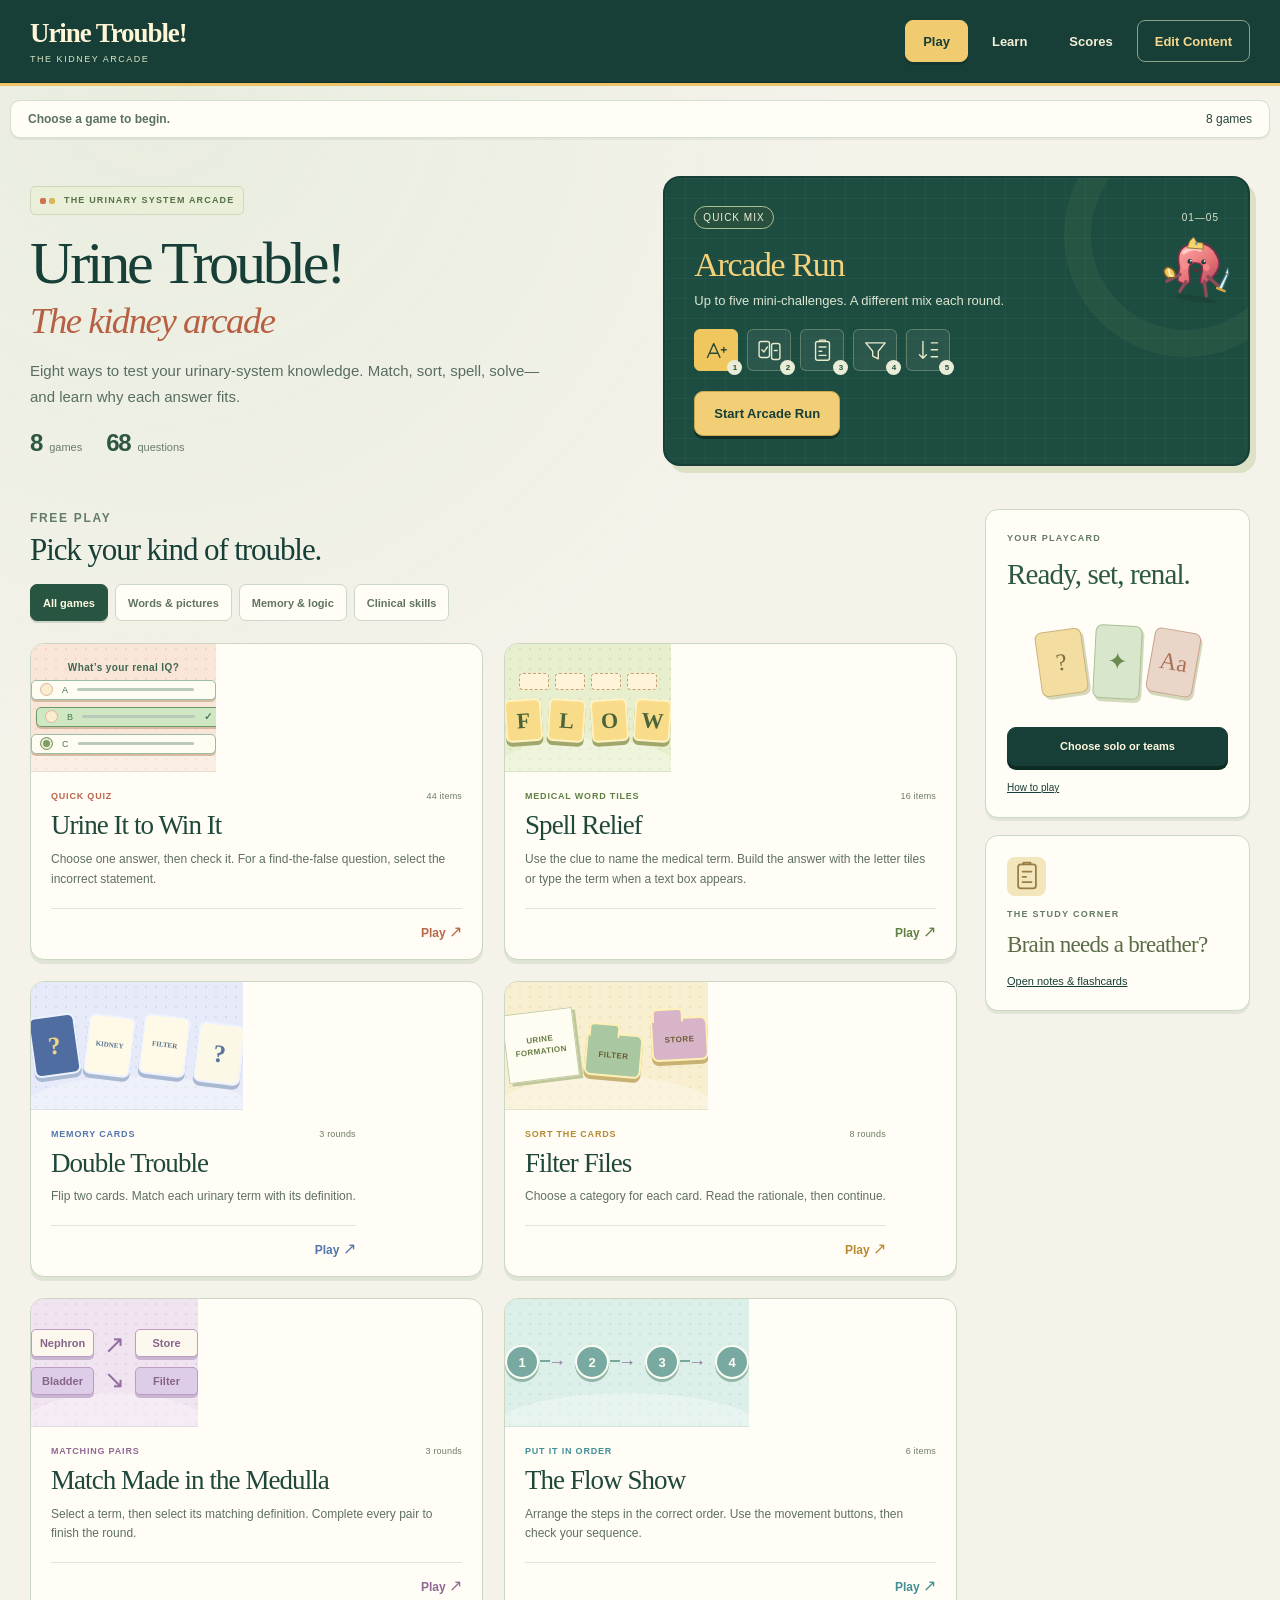
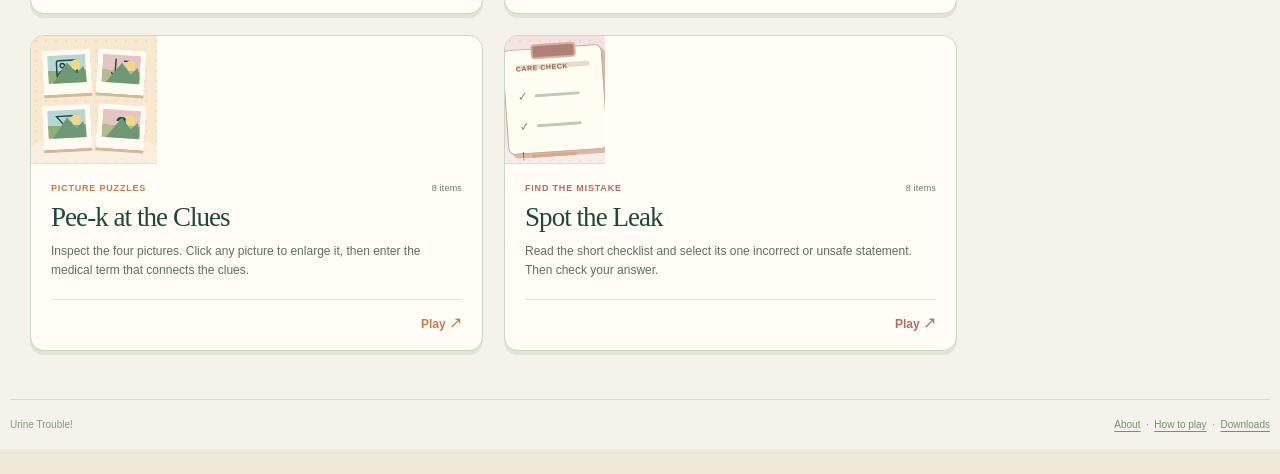
==== commit 56f117b4: "Redesign the arcade hub and add five-stage runs with tactile game boards" ====
--- a/index.html
+++ b/index.html
@@ -1 +1 @@
-<!doctype html><html lang="en"><head><meta charset="utf-8"><meta name="viewport" content="width=device-width,initial-scale=1"><meta name="theme-color" content="#173f37"><meta name="description" content="An editable urinary-system game hub for solo practice and simple classroom play."><title>Urine Trouble! — The Kidney Arcade</title><link rel="stylesheet" href="style.css"><link rel="stylesheet" href="editor.css"></head><body><a class="skip" href="#main">Skip to content</a><div id="app"><p class="loading">Opening the kidney arcade…</p></div><dialog id="modal" aria-label="Game information"></dialog><script src="content.js"></script><script src="assets.js"></script><script src="engine.js"></script><script src="memory.js"></script><script src="activities.js"></script><script src="zip.js"></script><script src="editor.js"></script><script src="downloads.js"></script><script src="bundle.js"></script><script src="app.js"></script><noscript>Enable JavaScript to play or edit this website.</noscript></body></html>
+<!doctype html><html lang="en"><head><meta charset="utf-8"><meta name="viewport" content="width=device-width,initial-scale=1"><meta name="theme-color" content="#173f37"><meta name="description" content="An editable urinary-system game hub for solo practice and simple classroom play."><title>Urine Trouble! — The Kidney Arcade</title><link rel="stylesheet" href="style.css?v=4"><link rel="stylesheet" href="editor.css?v=4"></head><body><a class="skip" href="#main">Skip to content</a><div id="app"><p class="loading">Opening the kidney arcade…</p></div><dialog id="modal" aria-label="Game information"></dialog><script src="content.js?v=4"></script><script src="assets.js?v=4"></script><script src="engine.js?v=4"></script><script src="run.js?v=4"></script><script src="memory.js?v=4"></script><script src="activities.js?v=4"></script><script src="zip.js?v=4"></script><script src="editor.js?v=4"></script><script src="downloads.js?v=4"></script><script src="bundle.js?v=4"></script><script src="app.js?v=4"></script><noscript>Enable JavaScript to play or edit this website.</noscript></body></html>
--- a/style.css
+++ b/style.css
@@ -1,226 +1,109 @@
 *{box-sizing:border-box}:root{--accent:#173f37;--page-bg:#fff9e9;--gold:#e7b958;--ink:#243d34;--muted:#667469;--line:#d7d9bf;--font-scale:1;font-family:Arial,sans-serif;color:var(--ink);background:#eee9d7;font-size:calc(16px * var(--font-scale))}body{margin:0;background:radial-gradient(circle at 90% 0,#d8e1bf,transparent 40%),#eee9d7}button,input,select,textarea{font:inherit}button,a,input,select{touch-action:manipulation}button{cursor:pointer;color:inherit}button:disabled{cursor:default;opacity:.45}button:focus-visible,a:focus-visible,input:focus-visible,select:focus-visible,textarea:focus-visible{outline:3px solid #b86a36;outline-offset:3px}a{color:var(--accent)}h1,h2,h3,p{margin-top:0}p{line-height:1.6}h1,h2,h3{color:var(--accent)}h1,h2{font-family:Georgia,serif;font-weight:normal}header{background:var(--accent);color:#fff6d6;box-shadow:0 4px 0 #d7ae53}.header-inner{max-width:1280px;margin:auto;display:flex;align-items:center;gap:22px;padding:15px 26px;flex-wrap:wrap}.brand{font-family:Georgia,serif;font-size:calc(25px * var(--font-scale));font-weight:bold;color:#fff6d6;border:0;background:none;padding:0;text-align:left}.brand small{display:block;font:calc(10px * var(--font-scale)) Arial,sans-serif;letter-spacing:.15em;color:#dbe4ba;margin-top:4px}.nav{display:flex;gap:6px;flex-wrap:wrap;margin-left:auto}.nav button{padding:10px 15px;border:1px solid transparent;background:transparent;color:#f3efd6;border-radius:6px;font-size:calc(14px * var(--font-scale));font-weight:bold}.nav button:hover,.nav button.active{background:#ffffff1a;border-color:#b9c8a866}.nav .edit{color:#ffe099;border-color:#8aab8d}.session-strip{max-width:1228px;margin:15px auto 0;padding:10px 15px;background:#f9f6e5;border:1px solid #cfdbbc;border-radius:8px;display:flex;gap:13px 24px;flex-wrap:wrap;align-items:center;font-size:calc(13px * var(--font-scale))}.session-strip .mode{margin-right:auto;color:var(--muted)}.session-strip strong{color:var(--accent)}.session-strip button{padding:5px 8px;background:none;border:0;color:var(--accent);font-size:calc(12px * var(--font-scale));text-decoration:underline}.container{max-width:1280px;margin:auto;padding:30px 26px 42px}main{outline:none}.eyebrow{color:#6b7559;font-size:calc(11px * var(--font-scale));letter-spacing:.17em;font-weight:bold;margin-bottom:10px}.hero{display:grid;grid-template-columns:1fr 280px;gap:30px;align-items:center;background:var(--page-bg);border:1px solid #d7d8bd;border-radius:18px;padding:32px 42px;box-shadow:0 7px 0 #dedec5;margin-bottom:35px}.hero h1{font-size:calc(clamp(40px,5.5vw,66px) * var(--font-scale));line-height:1.02;margin-bottom:18px}.hero h1 em{font-style:normal;color:#a95c42}.hero .intro{font-size:calc(18px * var(--font-scale));color:#56664f;max-width:690px;margin-bottom:21px}.hero img{width:100%;max-height:250px;object-fit:contain;filter:drop-shadow(6px 9px 0 #153e3217)}.actions{display:flex;gap:10px;flex-wrap:wrap;align-items:center}.btn{display:inline-flex;justify-content:center;align-items:center;gap:8px;min-height:43px;padding:11px 18px;border:1px solid #7a8d6e;border-radius:7px;background:#f5efdb;color:var(--accent);font-weight:bold;font-size:calc(14px * var(--font-scale));text-decoration:none;box-shadow:0 3px 0 #c6ccb1}.btn:hover{filter:brightness(1.035);transform:translateY(-1px)}.btn.primary{background:var(--gold);border-color:#b18a3a;color:#30442e;box-shadow:0 3px 0 #b39249}.btn.dark{background:var(--accent);color:#fff8de;border-color:var(--accent);box-shadow:0 3px 0 #0d3027}.btn.small{padding:8px 11px;min-height:34px;font-size:calc(12px * var(--font-scale))}.btn.danger{color:#933f35;border-color:#be8a75}.pill{font-size:calc(11px * var(--font-scale));border:1px solid #cad6b7;background:#f8f7e7;border-radius:99px;padding:6px 10px;color:#52624c}.hero-pills{display:flex;gap:7px;flex-wrap:wrap;margin-top:20px}.section-top{display:flex;gap:20px;justify-content:space-between;align-items:end;margin-bottom:18px}.section-top h2{font-size:calc(32px * var(--font-scale));margin-bottom:5px}.muted{color:var(--muted)}.section-top p{font-size:calc(14px * var(--font-scale));margin-bottom:0}.game-grid{display:grid;grid-template-columns:repeat(3,minmax(0,1fr));gap:20px}.game-card{text-align:left;background:var(--page-bg);border:1px solid #cbd3b8;border-radius:13px;padding:23px;box-shadow:0 5px 0 #d8dcc6;transition:transform .15s,box-shadow .15s;min-width:0}.game-card:hover{transform:translateY(-4px);box-shadow:0 9px 0 #d4dac0}.card-top{display:flex;align-items:center;justify-content:space-between;margin-bottom:19px}.game-icon{display:flex;align-items:center;justify-content:center;width:46px;height:46px;border-radius:12px;background:#e1e8ce;color:var(--accent);font:900 calc(22px * var(--font-scale)) Georgia,serif}.game-card h3{font:normal calc(26px * var(--font-scale))/1.12 Georgia,serif;margin:0 0 10px}.game-card .sub{font-weight:bold;font-size:calc(12px * var(--font-scale));color:#737952;margin-bottom:12px}.game-card p{font-size:calc(13px * var(--font-scale));line-height:1.55;color:#61705c;margin-bottom:18px}.game-card .card-bottom{display:flex;justify-content:space-between;font-size:calc(12px * var(--font-scale));font-weight:bold;color:var(--accent)}.note{padding:17px 20px;background:#e8edd9;border-left:4px solid #8aab6b;font-size:calc(14px * var(--font-scale));margin-top:28px;border-radius:0 7px 7px 0}.game-head{display:flex;justify-content:space-between;gap:25px;margin-bottom:23px;align-items:start}.game-head h1{font-size:calc(40px * var(--font-scale));line-height:1.08;margin-bottom:8px}.game-head p{color:var(--muted);font-size:calc(14px * var(--font-scale));margin-bottom:0;max-width:780px}.back{border:0;background:none;color:var(--accent);font-weight:bold;font-size:calc(13px * var(--font-scale));padding:9px 0;white-space:nowrap}.play-layout{display:grid;grid-template-columns:175px minmax(0,1fr);gap:22px}.item-index{background:#e6ecd7;border:1px solid #c4d0b5;padding:15px 12px;border-radius:9px;align-self:start}.item-index summary{font-size:calc(13px * var(--font-scale));color:var(--accent);font-weight:bold;cursor:pointer;margin-bottom:12px}.index-grid{display:grid;grid-template-columns:repeat(4,1fr);gap:6px}.index-btn{border:1px solid #a9b997;border-radius:5px;min-height:33px;background:#fbf9e9;font-weight:bold;font-size:calc(12px * var(--font-scale))}.index-btn.active{background:#edce83;border:2px solid #a4843d}.index-btn.done{background:#b8d1aa}.legend{font-size:calc(11px * var(--font-scale));color:#687660;margin:12px 0 0;line-height:1.6}.challenge{min-width:0;background:var(--page-bg);border:1px solid #ccd3b9;border-radius:13px;padding:25px 29px;box-shadow:0 5px 0 #d8dcc6}.challenge-meta{display:flex;gap:10px 16px;align-items:center;flex-wrap:wrap;margin-bottom:20px;color:#647357;font-weight:bold;font-size:calc(11px * var(--font-scale));letter-spacing:.03em}.challenge-meta .points{margin-left:auto;background:#eee0ac;color:#725a28;padding:6px 9px;border-radius:5px}.prompt{font:700 clamp(calc(21px * var(--font-scale)),2.2vw,28px)/1.4 Arial,sans-serif;color:#254738;margin-bottom:13px}.instruction{font-size:calc(14px * var(--font-scale));color:#687760;margin-bottom:22px}.option-grid{display:grid;gap:10px}.option-grid.two{grid-template-columns:1fr 1fr}.option{display:flex;gap:15px;align-items:center;text-align:left;border:1px solid #b5c2a2;background:#f4f0da;border-radius:7px;padding:15px;min-height:64px;font-size:calc(16px * var(--font-scale));line-height:1.5}.option b{color:var(--accent);font-size:calc(19px * var(--font-scale));flex-shrink:0}.option.selected{background:#f0d89c;border:2px solid #b08f3f;padding:14px}.option.correct{background:#dceacb;border:2px solid #76955e;padding:14px}.option:disabled{opacity:1}.field-label{display:block;font-size:calc(13px * var(--font-scale));font-weight:bold;margin-bottom:9px}.answer-field{width:100%;max-width:620px;border:2px solid #b6c4a3;border-radius:6px;min-height:50px;padding:12px 14px;background:white;color:#243d34;font-size:calc(20px * var(--font-scale))}.hint{font-size:calc(12px * var(--font-scale));color:#6f7d63;margin:10px 0 0}.tiles{display:flex;flex-wrap:wrap;justify-content:center;gap:9px;padding:20px;background:#285d48;border:4px solid #b69a50;border-radius:9px;margin:0 auto 16px;max-width:650px}.tile{width:53px;height:59px;font:700 calc(29px * var(--font-scale)) Georgia,serif;color:#294330;background:linear-gradient(#f1d689,#d3ae5c);border:2px solid #f6e6ad;border-radius:5px;box-shadow:0 3px 0 #163e2e}.tile.used{background:#3c7059;border-color:#6d8b69;color:transparent;box-shadow:none;opacity:1}.built{font-size:calc(25px * var(--font-scale));letter-spacing:.1em;font-weight:bold;color:var(--accent);text-align:center;min-height:52px;padding:12px;background:#ebe9d4;border-radius:6px;margin-bottom:12px;overflow-wrap:anywhere}.built.empty{font-size:calc(14px * var(--font-scale));letter-spacing:0;font-weight:normal;color:#758167}.tile-tools{display:flex;justify-content:center;gap:9px;margin-bottom:15px}.pictures{display:grid;grid-template-columns:repeat(4,minmax(0,1fr));gap:9px;margin-bottom:21px}.picture{border:1px solid #c2c8aa;border-radius:6px;padding:5px;background:#e8e4c9}.picture img{display:block;width:100%;height:130px;object-fit:contain;background:white}.picture small{display:block;color:#6e7759;padding:6px 0 1px;font-size:calc(10px * var(--font-scale))}.challenge-actions{display:flex;gap:10px 17px;flex-wrap:wrap;align-items:center;border-top:1px solid #d5dac3;margin-top:24px;padding-top:20px}.text-button{border:0;background:transparent;color:var(--accent);font-size:calc(13px * var(--font-scale));text-decoration:underline;padding:8px 0}.feedback{padding:16px 18px;background:#f4e7c9;border-left:4px solid #b78a43;margin-top:22px;border-radius:0 7px 7px 0}.feedback.good{background:#e3edd5;border-color:#789e61}.feedback h3{font:700 calc(17px * var(--font-scale)) Arial,sans-serif;margin-bottom:9px}.feedback p{font-size:calc(14px * var(--font-scale));margin-bottom:9px}.feedback p:last-child{margin-bottom:0}.solution{font-size:calc(21px * var(--font-scale))!important;font-weight:bold;color:#315c42;white-space:pre-line}.earned{font-weight:bold;color:#4d7845}.team-awards{display:flex;gap:9px;flex-wrap:wrap;margin-top:12px}.award{border:1px solid #9caf86;background:#fffbee;border-radius:6px;padding:10px 13px;font-size:calc(13px * var(--font-scale));font-weight:bold;min-height:43px;overflow-wrap:anywhere;min-width:0}.award.selected{background:var(--accent);color:white}.award small{display:block;font-size:calc(11px * var(--font-scale));font-weight:normal;margin-top:4px}.match-board{display:grid;grid-template-columns:1fr 1.5fr;gap:13px}.match-column{display:grid;gap:9px}.match-choice{border:1px solid #b0c29b;background:#f3efda;border-radius:6px;padding:12px;min-height:62px;font-size:calc(14px * var(--font-scale));line-height:1.45;text-align:left;display:flex;gap:10px;align-items:center}.match-choice.selected{outline:2px solid #bb9442;background:#f5df9f}.match-choice.matched{background:#d8e7c7;color:#59714e;border-color:#96b17c;opacity:1}.match-choice.wrong{background:#f0d2bc;border-color:#b97959}.match-choice b{color:#6f7d58;flex-shrink:0}.match-hint{font-size:calc(13px * var(--font-scale));color:#916d3d;margin:12px 0 0}.pair-solution{display:grid;gap:9px}.pair-solution p{margin:0;padding:12px 15px;background:#e4ecd6;border-radius:6px;font-size:calc(14px * var(--font-scale))}.order-list{list-style:none;padding:0;margin:0;display:grid;gap:10px}.order-step{display:flex;gap:14px;align-items:center;border:1px solid #bbc8a7;background:#f3efdc;border-radius:7px;padding:12px 14px;min-height:63px}.order-step .step-no{font-size:calc(20px * var(--font-scale));font-weight:bold;color:#8b8e61;flex-shrink:0}.order-step .step-text{font-size:calc(15px * var(--font-scale));line-height:1.5;flex-grow:1}.step-controls{display:flex;gap:5px;flex-shrink:0}.step-controls button{border:1px solid #acbd95;background:#fffbee;border-radius:4px;padding:7px 10px;color:var(--accent)}.order-step.correct{background:#dfeacd}.danger-label{display:inline-block;background:#f1d7c7;color:#874a3d;padding:5px 9px;border-radius:5px;font-size:calc(11px * var(--font-scale));font-weight:bold;margin-bottom:13px}.learn-layout{display:grid;grid-template-columns:1.3fr 1fr;gap:24px}.articles{display:grid;gap:15px}.article{background:var(--page-bg);border:1px solid #ccd3b7;border-radius:10px;overflow:hidden}.article summary{padding:19px 21px;font:normal calc(24px * var(--font-scale)) Georgia,serif;color:var(--accent);cursor:pointer}.article .article-body{padding:0 21px 19px;font-size:calc(14px * var(--font-scale));color:#56664e}.flash-panel{background:#e3ead3;border:1px solid #bdcca8;border-radius:12px;padding:22px;align-self:start}.flash-panel h2{font-size:calc(29px * var(--font-scale));margin-bottom:10px}.flashcard{display:flex;align-items:center;justify-content:center;flex-direction:column;width:100%;min-height:222px;background:#fff9e9;border:2px solid #becd9e;border-radius:11px;padding:25px;text-align:center;margin:15px 0;font-size:calc(21px * var(--font-scale));line-height:1.5;color:var(--accent)}.flashcard small{font-size:calc(11px * var(--font-scale));color:#88936e;margin-top:17px}.search{width:100%;max-width:310px;min-height:43px;background:#fffdf3;border:1px solid #b4c29d;border-radius:6px;padding:10px 13px}.scores-layout{display:grid;grid-template-columns:1fr 1.2fr;gap:23px}.score-card,.review-card,.finish-card{background:var(--page-bg);border:1px solid #c5d1b3;border-radius:13px;padding:26px}.score-big{font:normal calc(61px * var(--font-scale)) Georgia,serif;color:var(--accent);margin:12px 0}.score-table{width:100%;border-collapse:collapse;font-size:calc(14px * var(--font-scale));margin:18px 0}.score-table th,.score-table td{text-align:left;padding:12px 8px;border-bottom:1px solid #d3dac1;overflow-wrap:anywhere}.review-list{display:grid;gap:8px;max-height:380px;overflow:auto}.review-link{display:block;text-align:left;background:#f1efdc;border:1px solid #c9d1b5;border-radius:6px;padding:12px;font-size:calc(13px * var(--font-scale));line-height:1.4;color:var(--accent)}.finish-card h1{font-size:calc(43px * var(--font-scale))}.finish-card p{color:#617055}.timer{display:inline-flex;gap:8px;align-items:center;margin-left:auto;font-size:calc(13px * var(--font-scale));color:#647451}.timer button{border:1px solid #b9c7a6;border-radius:4px;background:#f7f2df;font-size:calc(11px * var(--font-scale));padding:6px 8px}.editor-intro{background:#e7edd9;border:1px solid #c2d0ae;border-radius:9px;padding:16px 20px;font-size:calc(14px * var(--font-scale));margin-bottom:20px}.page-footer{max-width:1228px;margin:0 auto 25px;padding:17px 0;border-top:1px solid #c6ceb5;display:flex;justify-content:space-between;gap:20px;color:#788167;font-size:calc(11px * var(--font-scale))}.page-footer button{border:0;background:none;padding:0;color:#637954;text-decoration:underline;font-size:calc(11px * var(--font-scale))}.loading{padding:70px 30px;color:#476f4c;font-size:calc(22px * var(--font-scale))}.skip{position:absolute;left:10px;top:-80px;background:white;padding:12px;z-index:50}.skip:focus{top:10px}dialog{width:calc(100% - 30px);max-width:720px;border:1px solid #91a37d;border-radius:13px;padding:0;background:var(--page-bg);color:var(--ink);box-shadow:0 16px 60px #12362866}dialog::backdrop{background:#16372dcc}.modal-header{display:flex;justify-content:space-between;align-items:center;gap:20px;background:var(--accent);color:#fff4ce;padding:13px 20px;font-size:calc(16px * var(--font-scale));font-weight:bold}.modal-header button{color:#fff4ce;background:#ffffff15;border:1px solid #ffffff44;border-radius:5px;padding:6px 10px;font-size:calc(12px * var(--font-scale))}.modal-body{padding:25px 28px 28px}.modal-body h2{font-size:calc(32px * var(--font-scale));margin-bottom:12px}.modal-body p,.modal-body li{font-size:calc(14px * var(--font-scale));line-height:1.6}.modal-body li{margin-bottom:8px}.mode-choices{display:grid;grid-template-columns:1fr 1fr;gap:14px;margin:20px 0}.mode-choice{padding:22px 19px;text-align:left;border:1px solid #b7c5a0;border-radius:8px;background:#f1e8cb}.mode-choice strong{font:normal calc(25px * var(--font-scale)) Georgia,serif;color:var(--accent);display:block;margin-bottom:10px}.mode-choice span{font-size:calc(13px * var(--font-scale));line-height:1.6;display:block;color:#647053}.team-fields{display:grid;grid-template-columns:1fr 1fr;gap:12px;margin:20px 0}.team-fields label{font-size:calc(12px * var(--font-scale));font-weight:bold}.team-fields input{width:100%;display:block;margin-top:7px;padding:11px;border:1px solid #aebf94;border-radius:5px;background:white;min-height:43px}.fine{font-size:calc(11px * var(--font-scale))!important;color:#75836a}.zoom-image{display:block;max-width:100%;max-height:65vh;margin:auto}.toast{background:#e4ebd2;border:1px solid #a9bf8d;color:#3e6543;padding:12px 18px;max-width:1228px;margin:12px auto 0;border-radius:7px;font-size:calc(13px * var(--font-scale))}.empty{padding:20px;background:#f1efde;border-radius:7px;color:#6c7b5e}.modal-errors{color:#9a4232}.sr-only{position:absolute;width:1px;height:1px;overflow:hidden;clip-path:inset(50%)}@media(prefers-reduced-motion:reduce){*{transition:none!important;animation:none!important;scroll-behavior:auto!important}}@media(max-width:950px){.game-grid{grid-template-columns:repeat(2,minmax(0,1fr))}.hero{grid-template-columns:1fr 200px;padding:29px}.hero img{max-height:220px}.play-layout{grid-template-columns:1fr}.item-index{padding:12px 14px}.index-grid{grid-template-columns:repeat(10,1fr)}.item-index .legend{display:none}.option-grid.two{grid-template-columns:1fr}.learn-layout,.scores-layout{grid-template-columns:1fr 1fr}.session-strip{margin:14px 26px 0}.page-footer{margin:0 26px 25px}.game-head h1{font-size:calc(35px * var(--font-scale))}}@media(max-width:620px){.header-inner{gap:15px;padding:16px}.brand{font-size:calc(24px * var(--font-scale))}.nav{margin-left:0;width:100%;gap:4px}.nav button{padding:9px 12px;font-size:calc(12px * var(--font-scale))}.container{padding:23px 15px 30px}.session-strip{margin:14px 15px 0;font-size:calc(12px * var(--font-scale));gap:9px 13px}.hero{grid-template-columns:1fr;padding:25px 22px;gap:10px}.hero h1{font-size:calc(43px * var(--font-scale))}.hero .intro{font-size:calc(16px * var(--font-scale))}.hero img{display:none}.game-grid{grid-template-columns:1fr;gap:16px}.game-card{padding:21px}.game-card h3{font-size:calc(27px * var(--font-scale))}.card-top{margin-bottom:15px}.section-top{display:block}.section-top h2{font-size:calc(30px * var(--font-scale))}.section-top p{margin-bottom:12px}.game-head{gap:15px}.game-head h1{font-size:calc(31px * var(--font-scale))}.game-head p{font-size:calc(13px * var(--font-scale))}.back{font-size:calc(11px * var(--font-scale))}.challenge{padding:22px 17px}.prompt{font-size:calc(22px * var(--font-scale))}.challenge-meta{font-size:calc(10px * var(--font-scale));gap:7px}.tile{width:45px;height:52px;font-size:calc(26px * var(--font-scale))}.tiles{padding:14px 10px;gap:7px}.built{font-size:calc(22px * var(--font-scale))}.pictures{grid-template-columns:1fr 1fr}.picture img{height:135px}.match-board{gap:8px;grid-template-columns:1fr 1.2fr}.match-choice{padding:10px 9px;font-size:calc(12px * var(--font-scale));min-height:77px;gap:6px}.order-step{padding:11px 10px;gap:9px}.order-step .step-text{font-size:calc(14px * var(--font-scale))}.step-controls{display:grid}.step-controls button{padding:5px 8px;font-size:calc(12px * var(--font-scale))}.learn-layout,.scores-layout{grid-template-columns:1fr}.section-top .search{max-width:none}.index-grid{grid-template-columns:repeat(7,1fr)}.challenge-actions .btn{flex-grow:1}.timer{width:100%;margin-left:0}.page-footer{margin:0 15px 20px;display:block}.page-footer span{display:block;margin-bottom:9px}.mode-choices,.team-fields{grid-template-columns:1fr}.modal-body{padding:23px 20px}.feedback{padding:16px 14px}.team-awards{display:grid;grid-template-columns:1fr 1fr}.award{padding:10px;font-size:calc(12px * var(--font-scale))}.score-card,.review-card,.finish-card{padding:22px}.score-big{font-size:calc(52px * var(--font-scale))}.toast{margin:12px 15px 0}}
 h1,h2,h3,.brand,.game-card{overflow-wrap:anywhere}.session-strip>span{min-width:0;overflow-wrap:anywhere}
 
-/* The Kidney Arcade — retro desk, brighter game cabinets. */
-:root{--coral:#bf5b48;--cyan:#347f88;--gold:#efc86b;--line:#d4daca;--muted:#5b6e63}
-body{background:radial-gradient(ellipse at 100% 0,#deeadc 0,transparent 42%),radial-gradient(ellipse at 0 75%,#f1e5c7 0,transparent 42%),#f3f0e5}
-header{box-shadow:0 3px 0 #d5b35e;border-bottom:1px solid #092c24}
-.header-inner{padding-top:17px;padding-bottom:17px}
-.brand{letter-spacing:-.035em}
-.brand small{letter-spacing:.16em;color:#dce8cc}
-.nav button{min-height:42px;border-radius:7px}
-.nav button.active{background:#f0cd78;border-color:#f0cd78;color:#173f37;box-shadow:0 2px 0 #102f2780}
-.nav button:hover:not(.active){background:#ffffff20;border-color:#cfdfc366}
-.container{padding-top:27px}
-.session-strip{border-color:#ced7c5;background:#fffdf3;box-shadow:0 2px 0 #304c3210;border-radius:8px}
-.archive-hero{display:grid;grid-template-columns:minmax(0,1.45fr) minmax(250px,.78fr);gap:34px;align-items:center;padding:30px 34px;margin-bottom:30px;background:var(--page-bg);border:1px solid #cbd5c2;border-radius:16px;box-shadow:0 6px 0 #bfcab33d;position:relative;overflow:hidden}
-.archive-hero .hero-copy{min-width:0}
-.archive-hero .eyebrow{display:flex;align-items:center;gap:8px;color:#56705d;letter-spacing:.14em;font-size:calc(10px * var(--font-scale));margin-bottom:13px}
-.archive-hero .eyebrow::before{content:"";height:7px;width:7px;border-radius:2px;background:var(--coral);box-shadow:10px 0 0 #efc86b;flex:none;margin-right:10px}
-.archive-hero h1{font-size:calc(clamp(35px,4.3vw,53px) * var(--font-scale));line-height:1.04;letter-spacing:-.045em;margin-bottom:15px;max-width:720px}
-.archive-hero h1 em{color:#ad513f;font-style:normal}
-.archive-hero .intro{font-size:calc(16px * var(--font-scale));line-height:1.6;max-width:600px;margin-bottom:19px;color:#51685b}
-.archive-hero .hero-pills{margin-top:19px;gap:8px}
-.archive-hero .pill{font-size:calc(10px * var(--font-scale));padding:5px 9px;border-color:#d4ddc9;background:#f8f7e9;color:#52664e}
-.arcade-console{width:100%;max-width:330px;margin-left:auto;overflow:hidden;background:#f8f3df;border:2px solid #264d3b;border-radius:11px;box-shadow:5px 5px 0 #d9bd75;transform:rotate(1deg)}
-.console-bar{display:flex;align-items:center;justify-content:space-between;gap:12px;padding:10px 13px;border-bottom:2px solid #264d3b;background:#e7e7cc;color:#294c3a;font-size:calc(10px * var(--font-scale));font-weight:bold;letter-spacing:.08em;min-height:34px}
-.console-bar::before{content:"";width:6px;height:6px;flex:none;border-radius:50%;background:#a05547;box-shadow:10px 0 0 #c7a04c,20px 0 0 #6c9062;margin-right:18px}
-.console-body{position:relative;display:grid;place-items:center;min-height:215px;padding:15px 22px 46px;background-color:#214d3e;background-image:linear-gradient(#ffffff06 1px,transparent 1px),linear-gradient(90deg,#ffffff06 1px,transparent 1px);background-size:20px 20px;overflow:hidden}
-.archive-hero .arcade-console img{display:block;width:100%;max-width:205px;max-height:185px;object-fit:contain;filter:drop-shadow(4px 6px 0 #0d302744)}
-.console-chip{display:inline-block;position:absolute;bottom:13px;left:14px;right:14px;border:1px solid #efd27e;border-radius:5px;background:#f6edcb;color:#214735;padding:7px 10px;font-size:calc(11px * var(--font-scale));font-weight:bold;text-align:center;line-height:1.4}
-.btn{min-height:44px;border-radius:7px;transition:transform .15s,background-color .15s,box-shadow .15s}
-.btn.primary{background:#efc86b;border-color:#a48136;color:#263f2e;box-shadow:0 3px 0 #b79748}
-.btn.primary:hover{background:#f5d582}
-.btn:active{transform:translateY(2px);box-shadow:none}
-.section-top{margin-bottom:16px}
-.section-top h2{font-size:calc(31px * var(--font-scale));letter-spacing:-.025em}
-.game-filters{display:flex;align-items:center;flex-wrap:wrap;gap:8px;margin:0 0 23px}
-.filter-btn{min-height:40px;padding:9px 16px;border:1px solid #bfcbb6;border-radius:99px;background:#fffdf3;color:#365740;font-size:calc(13px * var(--font-scale));font-weight:bold;line-height:1.2;transition:background-color .15s,border-color .15s}
-.filter-btn:hover{background:#e8edda;border-color:#91a888}
-.filter-btn[aria-pressed="true"]{background:var(--accent);color:#fff9e7;border-color:var(--accent);box-shadow:0 2px 0 #122f2726}
-.game-grid{grid-template-columns:repeat(3,minmax(0,1fr));gap:21px}
-.game-card{--game-color:#326b4d;--game-tint:#e5edda;position:relative;display:flex;flex-direction:column;align-items:stretch;min-width:0;overflow:hidden;padding:23px 23px 18px;border:1px solid #cad5c3;border-radius:12px;background:var(--page-bg);box-shadow:0 4px 0 #213f3220;transition:transform .16s,box-shadow .16s,border-color .16s}
-.game-card::before{content:"";position:absolute;inset:0 0 auto;height:5px;background:var(--game-color)}
-.game-card:hover{transform:translateY(-4px);border-color:var(--game-color);box-shadow:0 8px 0 #213f3218}
-.game-card:active{transform:translateY(-1px);box-shadow:0 4px 0 #213f3218}
-.game-card[data-game="quiz"]{--game-color:#ac503f;--game-tint:#f8e5da}
-.game-card[data-game="words"]{--game-color:#376b46;--game-tint:#e4ecd9}
-.game-card[data-game="match"]{--game-color:#765490;--game-tint:#eee5f5}
-.game-card[data-game="flow"]{--game-color:#28747d;--game-tint:#e0eff0}
-.game-card[data-game="pictures"]{--game-color:#916216;--game-tint:#f8edcb}
-.game-card[data-game="leak"]{--game-color:#a24f58;--game-tint:#f8e2e4}
-.game-card[data-game="memory"]{--game-color:#41649c;--game-tint:#e4eaf7}
-.game-card[data-game="sort"]{--game-color:#60762e;--game-tint:#ecf0d9}
-.card-top{gap:12px;margin-bottom:17px}
-.game-icon{width:48px;height:48px;border:1px solid #ffffff8c;border-radius:12px;background:var(--game-tint);color:var(--game-color);box-shadow:inset 0 -2px 0 #223d3510;flex-shrink:0}
-.game-icon svg{width:28px;height:28px;display:block}
-.game-card .pill{font-size:calc(10px * var(--font-scale));background:#fffdf5;color:#52624e;border-color:#d9dfd0;padding:5px 8px}
-.game-card .sub{font-size:calc(10px * var(--font-scale));font-weight:bold;text-transform:uppercase;letter-spacing:.1em;color:var(--game-color);margin-bottom:9px}
-.game-card h3{font-size:calc(25px * var(--font-scale));line-height:1.12;letter-spacing:-.025em;color:var(--accent);margin-bottom:11px}
-.game-card p{font-size:calc(13px * var(--font-scale));line-height:1.6;color:#536958;margin-bottom:18px}
-.game-card .card-bottom{margin-top:auto;border-top:1px solid #dce2d1;padding-top:13px;gap:10px;align-items:center;color:#416348;font-size:calc(11px * var(--font-scale))}
-.game-card .card-bottom>span:last-child{color:var(--game-color);white-space:nowrap;font-size:calc(12px * var(--font-scale))}
-.game-head h1{font-size:calc(38px * var(--font-scale));letter-spacing:-.03em}
-.play-layout{grid-template-columns:160px minmax(0,1fr);gap:22px}
-.item-index{border-radius:10px;background:#e7eedc;box-shadow:0 3px 0 #213f3210}
-.index-btn{min-height:36px;border-radius:5px}
-.index-btn.active{border-color:#95712b;background:#efd184;color:#3d462b}
-.index-btn.done{background:#c1d9b0;color:#2c5132}
-.challenge{padding:28px 30px;border:1px solid #c9d4bf;border-radius:13px;box-shadow:0 5px 0 #213f3217}
-.challenge-meta{margin-bottom:22px;color:#5c725c;letter-spacing:.05em}
-.challenge-meta .points{border:1px solid #dec891;background:#f6e6b5;color:#69501d;border-radius:6px}
-.prompt{font-size:calc(clamp(21px,2.2vw,27px) * var(--font-scale));line-height:1.4;max-width:64ch;color:#274b39}
-.instruction{line-height:1.55;color:#5a705c}
-.option-grid{gap:11px}
-.option{border:2px solid #ccd7bf;border-radius:9px;background:#faf8ec;padding:15px;gap:14px;min-height:68px;transition:background-color .12s,border-color .12s;overflow-wrap:anywhere}
-.option b{display:inline-grid;place-items:center;align-self:center;min-width:32px;height:32px;padding:3px;border:1px solid #c9d3ba;border-radius:6px;background:#fffdf4;color:#4a6644;font-size:calc(15px * var(--font-scale))}
-.option:hover:not(:disabled){border-color:#78976f;background:#f0f1df}
-.option.selected{padding:15px;border-color:#ae893b;background:#f4e4b9;box-shadow:inset 3px 0 0 #ae893b}
-.option.correct,.option.is-correct{padding:15px;border-color:#6e935f;background:#e5efd9;box-shadow:inset 3px 0 0 #648a54}
-.option.wrong,.option.incorrect,.option.is-wrong{padding:15px;border-color:#b36b58;background:#fae9e0;box-shadow:inset 3px 0 0 #b36b58}
-.option:disabled{opacity:1}
-.answer-field{border-color:#a7bd99;border-radius:8px;min-height:53px;background:#fffefa}
-.answer-field:focus{border-color:#467750}
-.feedback{border-radius:0 9px 9px 0;padding:19px 20px;background:#f7eccf;border-color:#b99640}
-.feedback.good{background:#e6efd9;border-color:#759b61;color:#2d5134}
-.feedback.wrong{background:#fae9e1;border-color:#b9654d;color:#654233}
-.feedback h3{font-size:calc(18px * var(--font-scale));color:inherit;margin-bottom:11px}
-.feedback .solution{font-size:calc(21px * var(--font-scale));line-height:1.45}
-.selected-rationale{border-left:3px solid #b38d37;border-radius:0 6px 6px 0;background:#fcf4df;padding:12px 15px;font-size:calc(14px * var(--font-scale));line-height:1.65;margin:14px 0}
-.feedback.wrong .selected-rationale{background:#fff6ec;border-color:#b96c50}
-.rationale-list{list-style:none;padding:0;margin:18px 0 0;display:grid;gap:10px}
-.rationale-item{padding:14px 16px;border:1px solid #d1dcc6;border-radius:8px;background:#fffdf3;line-height:1.6;font-size:calc(14px * var(--font-scale));color:#425b47;overflow-wrap:anywhere}
-.rationale-item p{margin:6px 0 0;font-size:inherit;line-height:1.6}
-.rationale-item strong{color:#294f38}
-.rationale-item.correct,.rationale-item.is-correct,.rationale-item[data-correct="true"]{border-color:#9bb58b;background:#f0f5e8}
-.rationale-item.wrong,.rationale-item.is-wrong,.rationale-item.incorrect,.rationale-item[data-correct="false"]{border-color:#dbbaa7;background:#fff8ef}
-.answer-tag{display:inline-block;padding:3px 7px;margin:0 7px 4px 0;border:1px solid #bbcca9;border-radius:4px;background:#e8efdc;color:#36573b;font-size:calc(10px * var(--font-scale));font-weight:bold;line-height:1.4;letter-spacing:.03em;vertical-align:middle}
-.rationale-item.wrong .answer-tag,.rationale-item.is-wrong .answer-tag,.rationale-item.incorrect .answer-tag{background:#f5e1d7;border-color:#d7b29c;color:#804b38}
-.source-links{display:flex;gap:8px 16px;flex-wrap:wrap;font-size:calc(12px * var(--font-scale));line-height:1.6;margin:15px 0 0;color:#60735c}
-.source-links a{overflow-wrap:anywhere;text-underline-offset:3px}
-.memory-turn{display:flex;align-items:center;justify-content:space-between;flex-wrap:wrap;gap:9px;padding:11px 14px;margin:0 0 17px;background:#e7eddf;border:1px solid #c6d3bb;border-radius:7px;font-size:calc(13px * var(--font-scale));line-height:1.5;color:#35553d}
-.memory-board{display:grid;grid-template-columns:repeat(4,minmax(0,1fr));gap:12px;margin:16px 0 20px;perspective:900px}
-.memory-card{min-height:133px;min-width:0;padding:15px 12px;display:flex;align-items:center;justify-content:center;flex-direction:column;gap:7px;border:2px solid #315947;border-radius:10px;background:linear-gradient(145deg,#315c46,#214332);color:#fff2c6;box-shadow:0 4px 0 #143a2b;font-size:calc(15px * var(--font-scale));font-weight:bold;line-height:1.5;text-align:center;overflow-wrap:anywhere;transition:transform .15s,background-color .15s,border-color .15s}
-.memory-card:hover:not(:disabled){transform:translateY(-3px);border-color:#e0be65}
-.memory-card.face-up,.memory-card.is-open,.memory-card.flipped,.memory-card.revealed,.memory-card[aria-pressed="true"]{background:#fdf9e8;color:#2f513d;border-color:#c2a05b;box-shadow:0 3px 0 #c7b47c;font-weight:normal}
-.memory-card.matched,.memory-card.is-matched{background:#e6efd7;color:#355d37;border-color:#91af79;box-shadow:0 3px 0 #bdcea9;font-weight:bold;opacity:1}
-.memory-card:disabled{opacity:1;cursor:default}
-.memory-card small{font-size:calc(11px * var(--font-scale));line-height:1.4;color:inherit}
-.memory-review{display:grid;gap:10px;margin-top:18px;font-size:calc(14px * var(--font-scale));line-height:1.6}
-.memory-review>p,.memory-review>div{margin:0;padding:12px 15px;border:1px solid #d0dcbc;border-radius:7px;background:#f2f5e6}
-.sort-board{display:grid;gap:17px;min-width:0;margin:15px 0 20px}
-.sort-card{position:relative;min-height:136px;display:flex;flex-direction:column;align-items:center;justify-content:center;text-align:center;gap:10px;padding:24px 26px;background:#fffdf4;border:2px solid #bdcea8;border-top:5px solid #6f8650;border-radius:10px;box-shadow:0 4px 0 #d6dfc7;color:#2c513b;font-size:calc(19px * var(--font-scale));line-height:1.5;overflow-wrap:anywhere}
-.sort-card p{margin-bottom:0;font-size:inherit}
-.sort-card small{font-size:calc(11px * var(--font-scale));text-transform:uppercase;letter-spacing:.08em;color:#63774d}
-.sort-categories{display:grid;grid-template-columns:repeat(auto-fit,minmax(155px,1fr));gap:11px}
-.sort-category{min-width:0;min-height:74px;padding:16px 14px;border:2px solid #aabd94;border-radius:8px;background:#e9efdb;color:#37553a;text-align:center;font-size:calc(15px * var(--font-scale));font-weight:bold;line-height:1.45;overflow-wrap:anywhere;box-shadow:0 3px 0 #c8d5b8;transition:background-color .15s,border-color .15s,transform .15s}
-.sort-category:hover:not(:disabled){border-color:#6e8c54;background:#e2eccf;transform:translateY(-2px)}
-.sort-category.selected,.sort-category[aria-pressed="true"]{border-color:#b38b3d;background:#f3e1ad;box-shadow:0 3px 0 #c1a45d}
-.sort-category.correct,.sort-category.is-correct{border-color:#729254;background:#dfeccb}
-.sort-category.wrong,.sort-category.is-wrong,.sort-category.incorrect{border-color:#b87358;background:#f9e5d9}
-.sort-category:disabled{opacity:1;cursor:default}
-.sort-feedback,.sort-review{font-size:calc(14px * var(--font-scale));line-height:1.65;color:#405c43}
-.sort-feedback{padding:14px 16px;border:1px solid #c9d9b8;background:#edf3e3;border-radius:8px}
-.sort-feedback.wrong,.sort-feedback.incorrect{background:#fcf0e3;border-color:#d8b495;color:#744b36}
-.sort-feedback p:last-child,.sort-review p:last-child{margin-bottom:0}
-.sort-review{display:grid;gap:10px;margin-top:18px}
-.sort-review>div,.sort-review>p{padding:12px 15px;margin:0;border:1px solid #cedabc;border-radius:7px;background:#f3f5e9}
-button:focus-visible,a:focus-visible,input:focus-visible,select:focus-visible,textarea:focus-visible{outline:3px solid #b05e36;outline-offset:3px}
-.option:focus-visible,.memory-card:focus-visible,.sort-category:focus-visible,.game-card:focus-visible{outline:3px solid #b05e36;outline-offset:4px}
-@media(max-width:950px){
- .archive-hero{grid-template-columns:minmax(0,1fr) 225px;gap:26px;padding:27px}
- .archive-hero h1{font-size:calc(42px * var(--font-scale))}
- .archive-hero .intro{font-size:calc(15px * var(--font-scale))}
- .arcade-console{transform:none;box-shadow:4px 4px 0 #d9bd75}
- .console-body{min-height:190px;padding:13px 17px 43px}
- .archive-hero .arcade-console img{max-height:155px}
- .game-grid{grid-template-columns:repeat(2,minmax(0,1fr))}
- .play-layout{grid-template-columns:1fr}
- .challenge{padding:25px}
- .memory-board{gap:10px}
- .memory-card{min-height:126px;padding:13px 10px;font-size:calc(14px * var(--font-scale))}
-}
-@media(max-width:620px){
- .header-inner{padding:16px}
- .nav{gap:5px}
- .nav button{padding:9px 12px;min-height:40px}
- .container{padding:23px 15px 30px}
- .archive-hero{grid-template-columns:1fr;gap:23px;padding:25px 23px;margin-bottom:28px;border-radius:13px}
- .archive-hero h1{font-size:calc(42px * var(--font-scale));line-height:1.04;letter-spacing:-.04em}
- .archive-hero .intro{font-size:calc(15px * var(--font-scale));margin-bottom:18px}
- .archive-hero .hero-pills{margin-top:17px;gap:6px}
- .archive-hero .eyebrow{font-size:calc(9px * var(--font-scale));letter-spacing:.12em}
- .arcade-console{max-width:330px;width:100%;margin:0 auto;box-shadow:4px 4px 0 #d9bd75}
- .console-bar{padding:8px 11px;min-height:30px;font-size:calc(9px * var(--font-scale))}
- .console-body{min-height:155px;padding:9px 16px 40px}
- .archive-hero .arcade-console img{display:block;max-height:123px;max-width:165px}
- .console-chip{font-size:calc(10px * var(--font-scale));padding:5px 8px;bottom:10px;left:11px;right:11px}
- .section-top h2{font-size:calc(29px * var(--font-scale))}
- .game-filters{gap:7px;margin-bottom:20px}
- .filter-btn{min-height:40px;padding:9px 12px;font-size:calc(12px * var(--font-scale))}
- .game-grid{grid-template-columns:1fr;gap:18px}
- .game-card{padding:23px 22px 18px}
- .game-card h3{font-size:calc(27px * var(--font-scale))}
- .game-head h1{font-size:calc(31px * var(--font-scale))}
- .challenge{padding:23px 17px}
- .prompt{font-size:calc(22px * var(--font-scale));line-height:1.4}
- .option{padding:13px;gap:11px;font-size:calc(15px * var(--font-scale));min-height:65px}
- .option.selected,.option.correct,.option.is-correct,.option.wrong,.option.incorrect,.option.is-wrong{padding:13px}
- .option b{min-width:29px;height:29px;font-size:calc(14px * var(--font-scale))}
- .feedback{padding:17px 15px}
- .rationale-item{padding:12px 13px;font-size:calc(13px * var(--font-scale))}
- .feedback .solution{font-size:calc(19px * var(--font-scale))}
- .memory-board{grid-template-columns:repeat(2,minmax(0,1fr));gap:11px}
- .memory-card{min-height:116px;padding:13px 11px;font-size:calc(14px * var(--font-scale))}
- .memory-turn{font-size:calc(12px * var(--font-scale));padding:10px 12px}
- .sort-card{padding:21px 17px;min-height:125px;font-size:calc(18px * var(--font-scale))}
- .sort-categories{grid-template-columns:repeat(2,minmax(0,1fr));gap:10px}
- .sort-category{min-height:75px;padding:13px 10px;font-size:calc(13px * var(--font-scale))}
- .sort-feedback,.sort-review,.memory-review{font-size:calc(13px * var(--font-scale))}
-}
-@media(max-width:360px){
- .archive-hero{padding:23px 18px}
- .archive-hero h1{font-size:calc(36px * var(--font-scale))}
- .archive-hero .actions .btn{width:100%}
- .game-card{padding-left:19px;padding-right:19px}
- .sort-categories{grid-template-columns:1fr}
-}
-@media(prefers-reduced-motion:reduce){.game-card,.btn,.memory-card,.sort-category{transition:none!important}.game-card:hover,.memory-card:hover:not(:disabled),.sort-category:hover:not(:disabled){transform:none}}
-/* Module-specific states and semantic disclosure panels. */
-.console-bar::before{display:none}
-.console-bar>span:last-child{font-size:calc(8px * var(--font-scale));letter-spacing:.15em;color:#ad8544;white-space:nowrap}
-.console-body{padding-top:36px;padding-bottom:33px;min-height:231px}
-.console-chip{top:12px;left:12px;right:auto;bottom:auto;padding:4px 7px;font-size:calc(9px * var(--font-scale));letter-spacing:.045em;border-color:#d9ba63;background:#f0d17c}
-.console-caption{position:absolute;bottom:13px;left:13px;right:13px;text-align:center;color:#e5e9c9;font-size:calc(8px * var(--font-scale));font-weight:bold;letter-spacing:.1em;line-height:1.5}
-details.rationale-list{display:block}
-.rationale-list>summary{cursor:pointer;padding:11px 13px;border:1px solid #c1cfb3;border-radius:7px;background:#f7f7e9;color:#36583d;font-size:calc(13px * var(--font-scale));font-weight:bold;line-height:1.5}
-.rationale-list>summary::marker{color:#6b8555}
-.rationale-list[open]>.rationale-item{margin-top:10px}
-.rationale-item .answer-tag{background:#edf0e6;border-color:#d2dac6;color:#58664e}
-.rationale-item.correct .answer-tag,.rationale-item.is-correct .answer-tag,.rationale-item[data-correct="true"] .answer-tag{background:#e2edcf;border-color:#a8bf92;color:#385c32}
-.rationale-item.other .answer-tag,.rationale-item[data-correct="false"] .answer-tag{background:#f3e8db;border-color:#d8bfa7;color:#79523d}
-.memory-progress,.sort-progress{display:flex;align-items:center;justify-content:space-between;flex-wrap:wrap;gap:8px 14px;padding:10px 13px;background:#e8eedd;border:1px solid #c6d3bb;border-radius:7px;font-size:calc(12px * var(--font-scale));line-height:1.5;color:#35553d;font-weight:bold}
-.memory-card.is-flipped{background:#fdf9e8;color:#2f513d;border-color:#c2a05b;box-shadow:0 3px 0 #c7b47c;font-weight:normal}
-.memory-card.is-matched{background:#e6efd7;color:#355d37;border-color:#91af79;box-shadow:0 3px 0 #bdcea9;font-weight:bold}
-.memory-kind{text-transform:uppercase;letter-spacing:.08em;font-size:calc(9px * var(--font-scale))!important;color:#6b7d56!important}
-.memory-face{display:block;line-height:1.5}
-.memory-back{display:grid;place-items:center;width:45px;height:45px;border:1px solid #d4bd6e;border-radius:9px;color:#f3d784;font:700 calc(27px * var(--font-scale))/1 Georgia,serif}
-.memory-check{display:grid;place-items:center;width:20px;height:20px;border-radius:50%;background:#72935d;color:#fffdf1;font-size:calc(12px * var(--font-scale))}
-.memory-review-pair p,.pair-solution .memory-review-pair p{padding:0;background:transparent;margin:0;font-size:calc(14px * var(--font-scale))}
-.memory-review-pair p+p{margin-top:7px}
-.memory-review-pair .memory-rationale{font-size:calc(13px * var(--font-scale));color:#596f4c}
-.sort-game{display:grid;gap:16px}
-.sort-card-label{font-size:calc(10px * var(--font-scale));font-weight:bold;letter-spacing:.09em;color:#71804a;line-height:1.5}
-.sort-feedback h3{font:700 calc(16px * var(--font-scale))/1.45 Arial,sans-serif;color:inherit;margin-bottom:8px}
-.sort-review{list-style:none;padding:0}
-.sort-review-item{padding:14px 16px;border:1px solid #cad8ba;border-radius:8px;background:#f3f6e9}
-.sort-review-top{display:flex;gap:9px;align-items:center;flex-wrap:wrap;margin-bottom:9px;color:#35563d}
-.sort-review-top strong{flex:1;min-width:140px}
-.sort-review-number{display:grid;place-items:center;width:25px;height:25px;flex:none;border:1px solid #bdcca9;border-radius:5px;background:#e3ebd2;font-size:calc(11px * var(--font-scale));font-weight:bold}
-.sort-result{display:inline-block;padding:3px 6px;font-size:calc(10px * var(--font-scale));font-weight:bold;border:1px solid #b5c99d;border-radius:4px;background:#e2eccf;color:#3d5d36}
-.sort-result.incorrect{background:#f6e4d4;border-color:#d5b295;color:#81563c}
-.sort-review-item p{font-size:calc(13px * var(--font-scale));line-height:1.6;margin-bottom:8px}
-.sort-review-item p:last-child{margin-bottom:0}
-.sort-your-answer{color:#85583f}
-@media(max-width:950px){.console-body{min-height:210px;padding-top:34px;padding-bottom:30px}}
-@media(max-width:620px){.console-body{min-height:179px;padding-top:31px;padding-bottom:27px}.console-chip{top:9px;left:10px;right:auto;bottom:auto;font-size:calc(8px * var(--font-scale));padding:3px 6px}.console-caption{bottom:10px;font-size:calc(7px * var(--font-scale))}.memory-review-pair p,.pair-solution .memory-review-pair p{font-size:calc(13px * var(--font-scale))}.sort-review-item{padding:12px 13px}}
+/* Urine Trouble — the illustrated arcade hub. */
+:root{--arcade-cream:#faf7ec;--arcade-paper:#fffdf5;--arcade-forest:#173f37;--arcade-coral:#d96c50;--arcade-sun:#f0c65f;--arcade-blue:#477fa0;--arcade-line:#d4dccd;--muted:#5b7065;--gold:#f0c65f}
+body{background:radial-gradient(circle at 12% 4%,#e8eddf,transparent 30%),#f4f2e9;color:#24463b}
+header{border-bottom:1px solid #0e3029;box-shadow:0 3px 0 #edc46a}
+.header-inner{max-width:1320px;padding:18px 30px;gap:25px}
+.brand{letter-spacing:-.04em;font-size:calc(27px * var(--font-scale))}
+.brand small{letter-spacing:.17em;font-size:calc(9px * var(--font-scale));margin-top:5px;color:#d7e4c4}
+.nav{gap:6px}.nav button{min-height:42px;border-radius:8px;padding:11px 17px;font-size:calc(13px * var(--font-scale));transition:background-color .15s,border-color .15s}
+.nav button.active{background:#f0cb70;color:#173f37;border-color:#f0cb70;box-shadow:0 3px 0 #0d2d2573}
+.nav button:hover:not(.active){background:#ffffff16;border-color:#ffffff35}
+.nav .edit{color:#f4d88f;border-color:#8ca289}
+.container{max-width:1320px;padding:30px 30px 48px}
+.session-strip{max-width:1260px;margin-top:17px;padding:11px 17px;background:#fffdf5;border-color:#d5dfcf;box-shadow:0 2px 0 #244b3410;border-radius:10px;font-size:calc(12px * var(--font-scale))}
+.session-strip .mode{font-weight:bold;color:#5a7263}.session-strip strong{font-variant-numeric:tabular-nums}
+.eyebrow{font-size:calc(10px * var(--font-scale));font-weight:800;letter-spacing:.14em;color:#637c65}
+.btn{min-height:45px;padding:12px 19px;border-radius:9px;border-color:#afbfaa;background:#fffdf5;box-shadow:0 3px 0 #cad3bf;font-size:calc(13px * var(--font-scale));transition:transform .15s,box-shadow .15s,background-color .15s}
+.btn.primary{background:#f0c65f;color:#234236;border-color:#bb953b;box-shadow:0 4px 0 #b8984b}
+.btn.primary:hover{background:#f7d580;filter:none;transform:translateY(-2px)}.btn.dark{border-color:#173f37;box-shadow:0 4px 0 #0b2b23}
+.btn:active{transform:translateY(2px);box-shadow:0 1px 0 #8b9c80}.btn.small{min-height:36px;padding:8px 12px;font-size:calc(11px * var(--font-scale))}
+.arcade-hub{min-width:0}.hub-hero{display:grid;grid-template-columns:minmax(0,1.02fr) minmax(0,1fr);gap:35px;align-items:center;margin:0 0 36px;padding:8px 0 7px}
+.hub-hero>div{min-width:0}.hub-hero .eyebrow{display:inline-flex;gap:7px;align-items:center;margin-bottom:17px;padding:6px 9px;border:1px solid #ccd9be;background:#e9efd9;border-radius:5px;color:#577048;font-size:calc(9px * var(--font-scale));letter-spacing:.13em}
+.hub-hero .eyebrow::before{content:"";width:6px;height:6px;background:#d3704b;border-radius:2px;box-shadow:9px 0 0 #d8b754;margin-right:11px}
+.hub-title,.hub-hero h1{font:normal calc(clamp(42px,4.7vw,64px) * var(--font-scale))/1.02 Georgia,serif;letter-spacing:-.055em;margin:0 0 17px;color:#173f37;max-width:680px}
+.hub-title em,.hub-hero h1 em{color:#c16848;font-style:normal;display:block}.hub-hero .intro,.hub-hero .hub-intro{max-width:530px;color:#596e61;font-size:calc(15px * var(--font-scale));line-height:1.7;margin-bottom:20px}
+.hub-stats{display:flex;flex-wrap:wrap;gap:15px 24px;margin:22px 0 0}.hub-stat{display:flex;gap:7px;align-items:baseline;color:#6a7b6c;font-size:calc(11px * var(--font-scale));line-height:1.4}.hub-stat strong{font:700 calc(24px * var(--font-scale))/1 Arial,sans-serif;color:#2e5742;letter-spacing:-.05em}
+.featured-run{position:relative;isolation:isolate;overflow:hidden;min-height:250px;padding:28px 29px;background:#1d4c40;color:#fdf7de;border:2px solid #173f37;border-radius:17px;box-shadow:6px 7px 0 #dce0c5;text-align:left}
+.featured-run::before{content:"";position:absolute;inset:0;z-index:-1;background-image:linear-gradient(#ffffff08 1px,transparent 1px),linear-gradient(90deg,#ffffff08 1px,transparent 1px);background-size:20px 20px}
+.featured-run::after{content:"";position:absolute;width:190px;height:190px;border:27px solid #69905c22;border-radius:50%;right:-60px;top:-65px;z-index:-1}
+.featured-run .eyebrow,.featured-run .feature-label,.featured-run .run-label{display:inline-block;border:1px solid #c7dcad55;background:#ffffff0d;border-radius:5px;padding:5px 8px;font-size:calc(9px * var(--font-scale));font-weight:bold;letter-spacing:.1em;color:#dce9c8;margin-bottom:14px}
+.featured-run .eyebrow::before{display:none}.featured-run h2{font:normal calc(34px * var(--font-scale))/1.1 Georgia,serif;letter-spacing:-.04em;color:#f5d17a;margin:0 0 12px}
+.featured-run p{font-size:calc(13px * var(--font-scale));line-height:1.65;color:#dce6d0;max-width:345px;margin-bottom:17px}.featured-run .btn.primary{background:#f2cf77;border-color:#cba850;box-shadow:0 3px 0 #102f27;color:#173f37}
+.featured-run .run-art{position:absolute;width:122px;right:20px;bottom:23px;pointer-events:none;opacity:.95}.featured-run .run-art img{display:block;width:100%;height:auto;max-height:150px;object-fit:contain}.featured-run .run-copy{position:relative;padding-right:105px;z-index:1}.featured-run .run-copy h2{max-width:330px}
+.run-preview,.run-route{display:flex;gap:7px;align-items:center;margin:17px 0 20px;flex-wrap:wrap}.run-preview span,.run-route span{display:grid;place-items:center;min-width:29px;height:29px;padding:0 7px;background:#ffffff0f;border:1px solid #d4dfb64d;border-radius:6px;color:#e9eacb;font-size:calc(10px * var(--font-scale));font-weight:bold}.run-preview span:first-child,.run-route span:first-child{background:#f0c65f;color:#2b4937;border-color:#f0c65f}
+.hub-main{display:grid;grid-template-columns:minmax(0,1fr) 265px;gap:28px;align-items:start}.hub-games,.game-library{min-width:0}.hub-main .section-top{margin:0 0 17px;align-items:center}.hub-main .section-top h2{font:normal calc(31px * var(--font-scale))/1.1 Georgia,serif;letter-spacing:-.035em;margin-bottom:0}.hub-main .section-top .eyebrow{margin-bottom:5px}.hub-main .section-top p{font-size:calc(12px * var(--font-scale))}
+.game-filters{display:flex;align-items:center;gap:7px;flex-wrap:wrap;margin:0 0 22px}.filter-btn{min-height:37px;padding:8px 12px;border:1px solid #ccd7c6;border-radius:7px;background:#fffdf5;color:#61745f;font-size:calc(11px * var(--font-scale));font-weight:bold;line-height:1.3;transition:background-color .15s,border-color .15s}
+.filter-btn:hover{border-color:#849f7b;background:#eaf0de}.filter-btn[aria-pressed="true"]{border-color:#285542;background:#285542;color:#fff9df;box-shadow:0 2px 0 #1a40322b}
+.game-grid{grid-template-columns:repeat(2,minmax(0,1fr));gap:21px}.game-card{--game-color:#376e4a;--game-tint:#e9efdb;--game-deep:#29533c;display:flex;flex-direction:column;position:relative;overflow:hidden;padding:0;text-align:left;min-width:0;background:#fffdf5;border:1px solid #cbd6c3;border-radius:14px;box-shadow:0 4px 0 #dfe4d4;transition:transform .18s,box-shadow .18s,border-color .18s}
+.game-card::before{display:none}.game-card:hover{transform:translateY(-5px);border-color:var(--game-color);box-shadow:0 9px 0 #d7dfce}.game-card:active{transform:translateY(-1px);box-shadow:0 3px 0 #d7dfce}
+.game-card[data-game="quiz"]{--game-color:#ba664b;--game-tint:#f9e6d9;--game-deep:#8c4e3f}.game-card[data-game="words"]{--game-color:#5f8145;--game-tint:#e8efce;--game-deep:#406239}.game-card[data-game="memory"]{--game-color:#5576aa;--game-tint:#e7eaf8;--game-deep:#3d5c89}.game-card[data-game="sort"]{--game-color:#b58a31;--game-tint:#f7efcf;--game-deep:#7e6b35}.game-card[data-game="match"]{--game-color:#906992;--game-tint:#f0e4f1;--game-deep:#77557c}.game-card[data-game="flow"]{--game-color:#428f96;--game-tint:#ddefe9;--game-deep:#34747b}.game-card[data-game="pictures"]{--game-color:#c67c4d;--game-tint:#f8e8cf;--game-deep:#9c603c}.game-card[data-game="leak"]{--game-color:#b6696a;--game-tint:#f4e3e1;--game-deep:#8f5558}
+.game-preview{position:relative;display:flex;justify-content:center;align-items:center;gap:9px;height:128px;min-height:128px;overflow:hidden;background:var(--game-tint);border-bottom:1px solid #bfcbb752;isolation:isolate}
+.game-preview::before{content:"";position:absolute;inset:0;z-index:-1;background-image:radial-gradient(var(--game-color) .75px,transparent .75px);background-size:10px 10px;opacity:.12}.game-preview::after{content:"";position:absolute;inset:auto -10px -37px;height:70px;border-radius:50%;z-index:-1;background:#ffffff4d}
+.game-preview .game-icon{display:grid;place-items:center;width:58px;height:58px;background:#fffdf1b3;color:var(--game-color);border:1px solid #fffdf5;border-radius:14px;box-shadow:0 4px 0 #23452d17}.game-preview .game-icon svg{width:34px;height:34px}.game-card-body{padding:19px 20px 16px;display:flex;flex-direction:column;flex:1;min-width:0}.game-card-top{display:flex;gap:10px;justify-content:space-between;align-items:center;margin-bottom:10px}.game-card-top .sub{margin:0;color:var(--game-color);font-size:calc(9px * var(--font-scale));letter-spacing:.09em;text-transform:uppercase;font-weight:800}.game-card .pill{font-size:calc(9px * var(--font-scale));padding:4px 7px;background:#f7f7eb;border-color:#dce2d0;color:#738067}
+.game-card h3{font:normal calc(27px * var(--font-scale))/1.12 Georgia,serif;letter-spacing:-.035em;margin:0 0 9px;color:#264f3b}.game-card p{font-size:calc(12px * var(--font-scale));line-height:1.6;color:#667a66;margin-bottom:16px}.game-card .card-bottom{display:flex;justify-content:space-between;align-items:center;gap:10px;margin-top:auto;border-top:1px solid #e1e6d9;padding-top:12px;color:#70816b;font-size:calc(10px * var(--font-scale));line-height:1.4}.game-card .card-bottom>span:last-child{color:var(--game-color);font-size:calc(12px * var(--font-scale));font-weight:bold;white-space:nowrap}
+.game-card .card-top{margin:18px 20px 0}.game-card>.sub,.game-card>h3,.game-card>p,.game-card>.card-bottom{margin-left:20px;margin-right:20px}.game-card>.card-bottom{margin-bottom:18px}
+.mini-tile{display:grid;place-items:center;position:relative;width:37px;height:43px;background:#f9dc89;color:#4b643a;border:2px solid #fff2c2;border-radius:6px;box-shadow:0 4px 0 #a1a76b;font:700 calc(22px * var(--font-scale))/1 Georgia,serif;transform:rotate(-4deg);transition:transform .18s}.mini-tile:nth-child(2n){transform:translateY(5px) rotate(3deg)}.mini-tile:nth-child(3n){transform:translateY(-4px) rotate(-2deg)}.game-card:hover .mini-tile{transform:translateY(-4px) rotate(0)}
+.mini-card{display:grid;place-items:center;width:47px;height:61px;border:2px solid #eef2ff;border-radius:7px;background:#4f6da0;box-shadow:0 4px 0 #a9b9d1;color:#f2d683;font:700 calc(25px * var(--font-scale))/1 Georgia,serif;transform:rotate(-8deg);transition:transform .18s}.mini-card:nth-child(2n){transform:translateY(8px) rotate(7deg);background:#fbf8e7;color:#5a7695}.mini-card:nth-child(3n){transform:translateY(-6px) rotate(-2deg)}.game-card:hover .mini-card{transform:translateY(-5px) rotate(0)}
+.mini-folder{position:relative;display:grid;place-items:center;width:57px;height:44px;background:#e3b855;border:2px solid #fff1b5;border-radius:4px 7px 7px;box-shadow:0 4px 0 #c8b273;color:#6c5b32;font-size:calc(18px * var(--font-scale));font-weight:bold;transform:rotate(-5deg)}.mini-folder::before{content:"";position:absolute;left:0;top:-11px;width:27px;height:12px;border-radius:5px 5px 0 0;background:inherit;border:2px solid #fff1b5;border-bottom:0}.mini-folder:nth-child(2n){background:#a9c8a1;transform:translateY(10px) rotate(5deg)}.mini-folder:nth-child(3n){background:#d7b4c8;transform:translateY(-6px) rotate(-3deg)}
+.mini-choice{display:flex;align-items:center;gap:7px;min-width:137px;height:25px;padding:4px 8px;border:1px solid #dfb59f;border-radius:5px;background:#fffaf0;color:#97644c;font-size:calc(9px * var(--font-scale));box-shadow:0 2px 0 #d5ba9f}.mini-choice::before{content:"";width:11px;height:11px;border:1px solid #d9b69d;border-radius:50%;background:#faedcf;flex:none}.mini-choice.is-correct,.mini-choice:last-child{background:#e4edcc;border-color:#a6ba87}.mini-choice.is-correct::before,.mini-choice:last-child::before{background:#7e9c63;border-color:#7e9c63;box-shadow:inset 0 0 0 2px #e9efd7}
+.preview-quiz,.preview-leak{flex-direction:column;gap:7px}.preview-words{gap:7px}.preview-memory{gap:8px}.preview-match{gap:24px}.mini-link{display:flex;align-items:center;justify-content:center;width:63px;min-height:28px;padding:6px;background:#fcf8ee;border:1px solid #bf9bc3;border-radius:5px;box-shadow:0 3px 0 #c8b6d1;color:#87658b;font-size:calc(11px * var(--font-scale));font-weight:bold;position:relative}.mini-link:nth-child(2n){background:#decde8}.mini-link::after{content:"";position:absolute;width:26px;height:2px;background:#b49bbd;right:-26px;top:50%}.mini-link:last-child::after{display:none}
+.mini-dot{display:grid;place-items:center;width:34px;height:34px;border:2px solid #fafcf1;background:#78aaa2;color:#fffdf0;box-shadow:0 3px 0 #94b7ab;border-radius:50%;font-size:calc(13px * var(--font-scale));font-weight:bold;position:relative}.mini-dot:not(:last-child)::after{content:"";position:absolute;left:33px;top:13px;height:2px;width:10px;background:#77a69d}.mini-dot:nth-child(2n){background:#e3c572;color:#587c67}
+.mini-picture{position:relative;display:block;width:51px;height:57px;background:linear-gradient(#b7d6d6 55%,#8eaf77 55%);border:5px solid #fffbf1;border-bottom-width:11px;box-shadow:0 3px 0 #d1b99b;transform:rotate(-8deg);overflow:hidden}.mini-picture::before{content:"";position:absolute;left:3px;bottom:-2px;width:38px;height:28px;background:#6e9876;clip-path:polygon(0 100%,43% 20%,68% 60%,85% 35%,100% 100%)}.mini-picture::after{content:"";position:absolute;right:5px;top:5px;width:10px;height:10px;background:#f4d87f;border-radius:50%}.mini-picture:nth-child(2n){transform:translateY(7px) rotate(7deg);background:linear-gradient(#e3c5c5 55%,#b3bc8a 55%)}
+.mini-clipboard{display:grid;gap:6px;width:104px;min-height:81px;padding:17px 12px 10px;border:2px solid #cc9c8b;background:#fffaf0;border-radius:7px;box-shadow:4px 4px 0 #dfc8bd;position:relative;transform:rotate(-5deg)}.mini-clipboard::before{content:"";position:absolute;width:41px;height:11px;left:calc(50% - 21px);top:-5px;background:#af8174;border:2px solid #d9b09d;border-radius:4px}.mini-clipboard span{display:block;height:5px;background:#e8dbca;border-radius:2px}.mini-clipboard span:nth-child(2n){width:70%;background:#d88f7b}
+.hub-aside{position:sticky;top:22px;display:grid;gap:17px;min-width:0}.hub-aside>section,.hub-aside>.aside-card,.hub-aside>.hub-side-card{position:relative;overflow:hidden;background:#fffdf5;border:1px solid #ccd8c5;border-radius:13px;padding:21px;box-shadow:0 3px 0 #e1e5d5}.hub-aside h2,.hub-aside h3{font:normal calc(25px * var(--font-scale))/1.15 Georgia,serif;letter-spacing:-.03em;margin-bottom:12px;color:#2d5942}.hub-aside p{font-size:calc(12px * var(--font-scale));line-height:1.65;color:#647b64}.hub-aside .eyebrow{font-size:calc(9px * var(--font-scale));margin-bottom:9px}.hub-aside .btn{width:100%;margin-top:5px;font-size:calc(11px * var(--font-scale));min-height:39px;padding:10px}.hub-aside .aside-score,.hub-aside .mini-score{font:normal calc(51px * var(--font-scale))/1 Georgia,serif;color:#2d6147;margin:14px 0}.hub-aside .aside-progress{height:7px;overflow:hidden;border-radius:8px;background:#e3ead6;margin:14px 0}.hub-aside .aside-progress span{display:block;height:100%;background:#8dad63;border-radius:8px}.hub-aside img{display:block;width:140px;max-height:135px;object-fit:contain;margin:0 auto 15px}.hub-aside .aside-tip{background:#edeed9;border-color:#d9d8b6}.hub-aside .resume-game{font-size:calc(13px * var(--font-scale));font-weight:bold;color:#3f6c4e}
+.game-head{max-width:1040px;margin:0 auto 22px}.game-head h1{font-size:calc(clamp(31px,3.5vw,43px) * var(--font-scale));line-height:1.08;letter-spacing:-.04em}.game-head .eyebrow{margin-bottom:9px}.game-head p{font-size:calc(13px * var(--font-scale));color:#6a7f6b}.back{padding-top:8px;font-size:calc(12px * var(--font-scale))}
+.play-layout{display:grid;grid-template-columns:minmax(0,1fr);gap:16px;max-width:1040px;margin:0 auto}.game-toolbar{display:flex;gap:12px;align-items:center;justify-content:space-between;flex-wrap:wrap;max-width:1040px;margin:0 auto 15px}.board-progress{color:#718267;font-size:calc(12px * var(--font-scale));font-weight:bold}
+.item-index{position:relative;z-index:9;width:max-content;max-width:100%;padding:0;background:transparent;border:0;border-radius:8px;box-shadow:none}.item-index summary{display:list-item;list-style-position:inside;margin:0;padding:10px 13px;background:#e9efdf;border:1px solid #cbd8be;border-radius:8px;font-size:calc(12px * var(--font-scale));font-weight:bold;color:#50704c;min-height:39px;cursor:pointer}.item-index summary::marker{color:#6d8857}.item-index[open] summary{background:#dde8cd;border-color:#9eb686}.item-index .index-grid{position:absolute;z-index:10;top:calc(100% + 8px);left:0;width:min(430px,85vw);max-height:225px;overflow-y:auto;padding:13px;grid-template-columns:repeat(8,minmax(0,1fr));gap:6px;background:#fffdf4;border:1px solid #b7c8a6;border-radius:10px;box-shadow:0 9px 25px #193b2a2b}.index-btn{min-width:0;min-height:36px;border-radius:5px;background:#f7f7e9;border-color:#c6d3b7;font-size:calc(11px * var(--font-scale))}.index-btn.active{background:#f2d081;border-color:#b08a3c}.index-btn.done{background:#c5dcb6;border-color:#9abc83}.item-index .legend{display:none}
+.challenge{--board-color:#b76e51;position:relative;overflow:hidden;min-width:0;padding:30px 34px;background:#fffdf6;border:1px solid #ccd8c6;border-radius:15px;box-shadow:0 5px 0 #e0e5d5}.challenge::before{content:"";position:absolute;inset:0 0 auto;height:6px;background:var(--board-color)}
+.challenge[data-game="words"]{--board-color:#708f4d}.challenge[data-game="memory"]{--board-color:#597caf}.challenge[data-game="sort"]{--board-color:#b99940}.challenge[data-game="match"]{--board-color:#99759d}.challenge[data-game="flow"]{--board-color:#4e9d98}.challenge[data-game="pictures"]{--board-color:#d19455}.challenge[data-game="leak"]{--board-color:#bd7776}
+.challenge-meta{margin-bottom:22px;font-size:calc(10px * var(--font-scale));letter-spacing:.06em;color:#7e8d71;gap:10px 15px}.challenge-meta .points{margin-left:auto;background:#f7edcd;border:1px solid #e4d3a1;border-radius:6px;padding:6px 10px;color:#8c713b}.prompt{max-width:71ch;font:700 calc(clamp(21px,2.1vw,27px) * var(--font-scale))/1.45 Arial,sans-serif;color:#2b513d;margin-bottom:13px}.instruction{font-size:calc(13px * var(--font-scale));color:#73846b;margin-bottom:23px;line-height:1.6}.challenge-actions{gap:11px 18px;margin-top:27px;padding-top:21px;border-top-color:#dce3d3}.challenge-actions .btn{min-width:146px}
+.option-grid{gap:13px}.option-grid.two{grid-template-columns:repeat(2,minmax(0,1fr))}.option{min-width:0;min-height:75px;gap:13px;padding:17px;border:2px solid #d4deca;border-radius:11px;background:#fafaf1;box-shadow:0 3px 0 #e4e8d9;font-size:calc(15px * var(--font-scale));line-height:1.55;transition:transform .13s,border-color .13s,background-color .13s;overflow-wrap:anywhere}.option:hover:not(:disabled){transform:translateY(-2px);border-color:#89a47a;background:#f4f6e9}.option b{display:grid;place-items:center;flex:none;width:33px;min-width:33px;height:33px;border:1px solid #c7d4b8;border-radius:8px;background:#fffdf3;color:#69805c;font-size:calc(14px * var(--font-scale))}.option.selected{padding:17px;border-color:#c5a24b;background:#fff1c9;box-shadow:0 3px 0 #dfc784}.option.correct,.option.is-correct{padding:17px;border-color:#8caf6c;background:#eaf3dc;box-shadow:0 3px 0 #b9d39c}.option.incorrect,.option.wrong{padding:17px;border-color:#d18d74;background:#fff0e7;box-shadow:0 3px 0 #e4c0aa}.option:disabled{opacity:1}.option.correct b{background:#5f8a45;border-color:#5f8a45;color:#fffce9}.option.incorrect b{background:#d49679;border-color:#d49679;color:#fffdf2}
+.feedback{position:relative;padding:20px 22px;border-left:4px solid #d3ab55;border-radius:0 11px 11px 0;background:#fbefcf;margin-top:24px}.feedback.good{background:#eaf3dd;border-color:#8faf6a;color:#355a3b}.feedback.wrong{background:#fff0e6;border-color:#cd8b6e;color:#76533e}.feedback h3{font:700 calc(18px * var(--font-scale))/1.35 Arial,sans-serif;color:inherit;margin-bottom:10px}.feedback p{font-size:calc(14px * var(--font-scale));line-height:1.7}.feedback .solution{font-size:calc(21px * var(--font-scale))!important;color:#365e40;line-height:1.5}.selected-rationale{padding:12px 14px;margin:12px 0;border-left:3px solid #d5a86b;background:#fffcf0;border-radius:0 6px 6px 0}.feedback .earned{font-size:calc(12px * var(--font-scale));font-weight:bold;color:#6b8152}
+.achievement-banner{position:relative;display:flex;align-items:center;gap:13px;padding:15px 18px;margin:18px 0;background:#fff3cf;border:1px solid #e3cd8b;border-radius:11px;color:#7a6838;animation:achievement-in .25s ease-out}.achievement-banner strong{color:#536640}.achievement-banner .achievement-icon{display:grid;place-items:center;width:39px;height:39px;flex:none;background:#efc96d;border-radius:10px;color:#7a672f;font-size:calc(22px * var(--font-scale))}.achievement-banner p{margin:3px 0 0;font-size:calc(12px * var(--font-scale))}
+details.rationale-list,details.source-links{display:block;margin:17px 0 0;padding:0;font-size:calc(12px * var(--font-scale))}.rationale-list>summary,.source-links>summary{cursor:pointer;padding:11px 13px;background:#f9faf0;border:1px solid #cbd9be;border-radius:8px;color:#557246;font-size:calc(12px * var(--font-scale));font-weight:bold;line-height:1.5}.rationale-item{margin-top:10px;padding:13px 15px;border:1px solid #d5dfcb;border-radius:8px;background:#fffdf5;color:#61745a;font-size:calc(13px * var(--font-scale));line-height:1.7;overflow-wrap:anywhere}.rationale-item p{font-size:inherit;margin:5px 0 0}.rationale-item strong{color:#47643e}.rationale-item.correct{border-color:#bad0a2;background:#f3f7e9}.answer-tag{display:inline-block;vertical-align:middle;margin-left:5px;padding:3px 6px;background:#f3ebdd;border:1px solid #ddd0b8;border-radius:4px;color:#8b7858;font-size:calc(9px * var(--font-scale));font-weight:bold;line-height:1.4}.rationale-item.correct .answer-tag{background:#e6f0d6;border-color:#b7ce9d;color:#60814b}.source-links ul{padding-left:25px;line-height:1.8}.source-links a{overflow-wrap:anywhere;color:#587646;text-underline-offset:3px}
+.tiles{max-width:710px;gap:10px;padding:26px 20px;border:4px solid #d8b665;border-radius:13px;background:linear-gradient(145deg,#2c614b,#214d3a);box-shadow:inset 0 0 0 1px #ffffff20,0 5px 0 #d4d7b9}.tile{width:54px;height:60px;border:2px solid #fff2bc;border-radius:7px;background:linear-gradient(#f7dd96,#e6bf69);box-shadow:0 4px 0 #143d2b;font:700 calc(29px * var(--font-scale))/1 Georgia,serif;transition:transform .13s}.tile:hover:not(:disabled){transform:translateY(-4px)}.tile.used{background:#3b7259;border-color:#6f9172;box-shadow:none;opacity:1}.built{border:1px solid #d1dcbc;border-radius:9px;background:#f1f4e5;padding:16px;min-height:62px;font-size:calc(27px * var(--font-scale));letter-spacing:.12em}.built.empty{font-size:calc(13px * var(--font-scale));letter-spacing:0}.answer-field{border:2px solid #bacda6;border-radius:9px;background:#fffffa;min-height:54px;font-size:calc(20px * var(--font-scale))}.answer-field:focus{border-color:#76975c}
+.match-board{gap:25px;grid-template-columns:1fr 1.4fr}.match-column{gap:13px}.match-choice{min-width:0;min-height:70px;gap:12px;padding:14px;border:2px solid #d1c6db;border-radius:10px;background:#fbf7fb;box-shadow:0 3px 0 #e0d5e6;font-size:calc(14px * var(--font-scale));line-height:1.5}.match-choice b{font-size:calc(12px * var(--font-scale));color:#9b83a4}.match-choice:hover:not(:disabled){border-color:#a58bb5;background:#f7effb}.match-choice.selected{outline:0;background:#fff2d1;border-color:#c6a25b}.match-choice.matched{background:#edf4e2;border-color:#9eb886;color:#587446;box-shadow:0 3px 0 #cddcbd;opacity:1}.match-choice.wrong{background:#fff0e5;border-color:#cc9379}.match-hint{padding:13px 15px;border-radius:8px;background:#f3eff7;color:#8c759a;font-size:calc(12px * var(--font-scale));line-height:1.65;margin-top:18px}.pair-solution{gap:11px}.pair-solution p{background:#f0f5e5;border:1px solid #d3dfc2;border-radius:8px;padding:13px 16px;font-size:calc(14px * var(--font-scale))}
+.order-list{position:relative;gap:12px;isolation:isolate}.order-list::before{content:"";position:absolute;z-index:-1;left:30px;top:12px;bottom:12px;border-left:3px dashed #a8c9bc}.order-step{min-height:72px;padding:13px 15px;gap:15px;border:2px solid #c7ded2;border-radius:11px;background:#f5fbf4;box-shadow:0 3px 0 #dce9de}.order-step .step-no{display:grid;place-items:center;flex:none;width:34px;height:34px;border:1px solid #97b8a5;border-radius:50%;background:#e1eee1;color:#5b8a73;font-size:calc(16px * var(--font-scale))}.order-step .step-text{min-width:0;font-size:calc(14px * var(--font-scale));line-height:1.6}.step-controls button{min-width:34px;min-height:34px;border:1px solid #aec8b5;border-radius:6px;background:#fffef3;color:#598269;font-size:calc(14px * var(--font-scale))}.order-step.correct{background:#e7f1db;border-color:#b3cca0}
+.pictures{gap:15px;padding:12px 8px 8px;background:#f8f0da;border:1px solid #eadcb7;border-radius:11px;grid-template-columns:repeat(4,minmax(0,1fr))}.picture{padding:7px 7px 3px;background:#fffdf3;border:1px solid #d8c9a5;border-radius:5px;box-shadow:2px 4px 0 #dacdaf;transform:rotate(-2deg);transition:transform .16s}.picture:nth-child(2n){transform:rotate(2deg)}.picture:hover{transform:rotate(0) translateY(-3px)}.picture img{height:140px;object-fit:contain;background:#fff}.picture small{font-size:calc(9px * var(--font-scale));color:#947d57;padding:7px 0 3px}.danger-label{padding:6px 9px;background:#f5e1d9;border:1px solid #dfb5a8;border-radius:5px;color:#a16b5d;font-size:calc(9px * var(--font-scale));letter-spacing:.08em}
+.memory-status{display:grid;gap:11px;margin:0 0 18px}.memory-progress,.sort-progress{display:flex;align-items:center;justify-content:space-between;gap:10px;flex-wrap:wrap;padding:11px 14px;border:1px solid #cfdaea;border-radius:8px;background:#f0f4fb;color:#637d9c;font-size:calc(11px * var(--font-scale));font-weight:bold}.memory-pair-trail{display:flex;gap:7px;align-items:center}.memory-pair-dot{display:block;width:28px;height:7px;background:#e1e8f2;border:1px solid #cad8e7;border-radius:9px}.memory-pair-dot.is-complete{background:#e7c773;border-color:#c8a85a}.memory-turn-label{font-size:calc(10px * var(--font-scale));color:#8495ab;font-weight:bold}.memory-board{display:grid;grid-template-columns:repeat(4,minmax(0,1fr));gap:15px;margin:17px 0 23px;padding:19px;border:1px solid #ccd9e8;border-radius:13px;background:#e9eff7;perspective:900px}.memory-card{position:relative;isolation:isolate;min-width:0;min-height:153px;padding:16px 13px;display:flex;align-items:center;justify-content:center;flex-direction:column;gap:8px;border:2px solid #45668f;border-radius:11px;background:#3b608e;box-shadow:0 5px 0 #294b73;color:#f6e4b1;font-size:calc(14px * var(--font-scale));font-weight:bold;line-height:1.5;text-align:center;overflow-wrap:anywhere;transition:transform .17s,border-color .17s,box-shadow .17s}
+.memory-card::before{content:"";position:absolute;inset:6px;z-index:-1;border:1px solid #e6dbb451;border-radius:6px;pointer-events:none}.memory-card:hover:not(:disabled){transform:translateY(-4px);border-color:#e2c986;box-shadow:0 8px 0 #294b73}.memory-card:disabled{opacity:1;cursor:default}.memory-card-number{position:absolute;left:12px;top:10px;font-size:calc(9px * var(--font-scale));letter-spacing:.08em;color:#e3dfc17d;line-height:1}.memory-cover{display:flex;align-items:center;justify-content:center;flex-direction:column;gap:10px;padding:10px 0}.memory-emblem{display:grid;place-items:center;width:39px;height:39px;border:1px solid #ead7a2a6;border-radius:50%;background:#ffffff08;font-size:calc(26px * var(--font-scale));color:#f1d48d;line-height:1}.memory-back{display:block;width:auto;height:auto;padding:0;background:none;border:0;border-radius:0;color:#f4e0a6;font:700 calc(10px * var(--font-scale))/1.5 Arial,sans-serif;letter-spacing:.13em}
+.memory-card.is-flipped{background:#fffbed;color:#3f607a;border-color:#b1c3d5;box-shadow:0 4px 0 #b3c4d4;font-weight:normal}.memory-card.is-flipped::before{border-color:#c6d3d9}.memory-card.is-flipped .memory-card-number{color:#8ba0b4}.memory-content{display:flex;align-items:center;justify-content:center;flex-direction:column;gap:9px;min-width:0;width:100%}.memory-kind{font-size:calc(9px * var(--font-scale))!important;text-transform:uppercase;letter-spacing:.1em;color:#8298a8!important;font-weight:bold}.memory-face{display:block;line-height:1.55;font-size:calc(14px * var(--font-scale));overflow-wrap:anywhere}.memory-card.is-matched{background:#e5efda;color:#537345;border-color:#a3be89;box-shadow:0 4px 0 #b5cc9d;font-weight:bold}.memory-card.is-matched::before{border-color:#b8cba6}.memory-card.is-just-matched{animation:pair-found .25s ease-out}.memory-check{display:grid;place-items:center;width:22px;height:22px;background:#8ead6e;color:#fffce8;border-radius:50%;font-size:calc(12px * var(--font-scale));margin-top:2px}.memory-card.pair-tone-1.is-matched{background:#e7edf7;border-color:#a9bbd4;color:#577596}.memory-card.pair-tone-2.is-matched{background:#f5eadb;border-color:#d9bc97;color:#9d7b52}.memory-card.pair-tone-3.is-matched{background:#efe7f0;border-color:#c8adcc;color:#8f7198}
+.memory-review{display:grid;gap:10px;margin-top:18px}.memory-review-pair{display:flex;gap:12px;align-items:flex-start;padding:14px 16px;border:1px solid #d0ddbf;border-radius:9px;background:#f1f6e7}.memory-review-mark{display:grid;place-items:center;flex:none;width:26px;height:26px;border-radius:50%;background:#d5e4c5;color:#709358;font-weight:bold}.pair-solution .memory-review-pair p{margin:0;padding:0;border:0;background:none;font-size:calc(13px * var(--font-scale))}.pair-solution .memory-review-pair p+p{margin-top:6px}.memory-rationale{color:#7c8d6a}
+.sort-game{display:grid;gap:18px}.sort-trail{display:flex;align-items:center;gap:8px;list-style:none;padding:0;margin:0}.sort-trail-step{display:grid;place-items:center;position:relative;width:29px;height:29px;border:1px solid #d8d2b3;border-radius:7px;background:#f6f2e2;color:#b3a77c;font-size:calc(10px * var(--font-scale));font-weight:bold}.sort-trail-step.is-current{background:#f3d58e;border-color:#bba463;color:#8b7539;box-shadow:0 2px 0 #dac590}.sort-trail-step.is-complete{background:#e4edcf;border-color:#acc489;color:#6e8d4c}.sort-trail-step.is-review{background:#f5e2d1;border-color:#d8b99b;color:#b28b64}.sort-progress{border-color:#ded6b6;background:#f8f2dd;color:#9c8751}.sort-card-stack{position:relative;padding:9px 8px 3px;isolation:isolate}.sort-card-stack::before,.sort-paper-sheet{content:"";position:absolute;inset:10px 14px 4px;border:1px solid #ded5b7;border-radius:10px;background:#f5edd8;transform:rotate(-2deg);z-index:-1}.sort-paper-sheet{inset:6px 17px 9px;transform:rotate(2deg);background:#fffae9}.sort-card{position:relative;min-height:169px;display:flex;align-items:center;justify-content:center;flex-direction:column;gap:13px;padding:27px 35px;border:1px solid #d7cfaf;border-top:4px solid #d1b465;border-radius:10px;background:#fffdf3;box-shadow:0 4px 0 #e4dbc0;text-align:center;color:#7e7048;font-size:calc(21px * var(--font-scale));line-height:1.5}.sort-card p{font-size:inherit;margin:0;color:#63714b}.sort-card-label{font-size:calc(9px * var(--font-scale));font-weight:bold;letter-spacing:.13em;color:#baa873;line-height:1.4}.sort-document-mark{position:absolute;top:13px;right:13px;color:#d7c794;font-size:calc(18px * var(--font-scale))}.sort-card.is-filed{animation:file-card .23s ease-out}.sort-card.is-correct{border-color:#bfd09d;border-top-color:#9eb771}.sort-card.is-review{border-color:#e0c2a7;border-top-color:#d49e74}
+.sort-categories{display:grid;grid-template-columns:repeat(auto-fit,minmax(145px,1fr));gap:14px;padding:13px 0 4px}.sort-category{--folder-color:#edce80;--folder-edge:#cfb56f;position:relative;display:flex;flex-direction:column;gap:10px;align-items:center;justify-content:center;min-width:0;min-height:117px;padding:18px 12px 14px;border:1px solid var(--folder-edge);border-radius:4px 11px 11px;background:var(--folder-color);box-shadow:0 4px 0 #d5c8a5;color:#786b46;text-align:center;font-size:calc(13px * var(--font-scale));font-weight:bold;line-height:1.45;overflow-wrap:anywhere;transition:transform .16s,box-shadow .16s}.sort-category::before{content:"";position:absolute;top:-8px;left:-1px;width:43%;height:11px;border:1px solid var(--folder-edge);border-bottom:0;border-radius:7px 7px 0 0;background:var(--folder-color)}.sort-category.folder-color-1{--folder-color:#c6dbb9;--folder-edge:#aec99b;color:#5e7953}.sort-category.folder-color-2{--folder-color:#d8c9e6;--folder-edge:#c0adcf;color:#88729c}.sort-category.folder-color-3{--folder-color:#edc7b2;--folder-edge:#d9b096;color:#9c755e}.sort-category:hover:not(:disabled){transform:translateY(-4px);box-shadow:0 8px 0 #d5c8a5}.sort-folder-icon{display:block;position:relative;width:29px;height:20px;border:1px solid #ffffffbf;border-radius:2px 4px 4px;background:#fffdf349;color:inherit}.sort-folder-icon::before{content:"";position:absolute;left:-1px;top:-5px;width:15px;height:5px;border:1px solid #ffffffbf;border-bottom:0;border-radius:3px 3px 0 0;background:#fffdf349}.sort-category-label{max-width:100%;font-size:inherit;color:inherit}.sort-category-result{font-size:calc(9px * var(--font-scale));text-transform:uppercase;letter-spacing:.06em;font-weight:bold;color:inherit}.sort-category:disabled{opacity:1;cursor:default}.sort-category.selected{outline:2px solid #8e8158;outline-offset:3px}.sort-category.is-correct{outline:2px solid #729550;outline-offset:3px}.sort-category.is-wrong{outline:2px solid #be7e5e;outline-offset:3px}
+.sort-feedback{padding:17px 19px;background:#f0f5e2;border:1px solid #c9d8ac;border-radius:9px;color:#6e8555;font-size:calc(13px * var(--font-scale));line-height:1.7}.sort-feedback.wrong{background:#fff0df;border-color:#e1c4a4;color:#a07c55}.sort-feedback-head{display:flex;align-items:center;gap:10px;margin-bottom:9px}.sort-feedback h3{font:700 calc(15px * var(--font-scale))/1.4 Arial,sans-serif;color:inherit;margin:0}.sort-feedback-icon{display:grid;place-items:center;flex:none;width:25px;height:25px;border-radius:50%;background:#d9e6bf;color:#6a8c49;font-size:calc(13px * var(--font-scale))}.sort-feedback.wrong .sort-feedback-icon{background:#f1d9bd;color:#b38a5b}.sort-feedback p{font-size:inherit;line-height:inherit;margin-bottom:8px}.sort-feedback p:last-child{margin-bottom:0}.sort-category-badge{padding:2px 6px;border-radius:4px;background:#fffdf59c;color:inherit;font-weight:bold}
+.sort-review{display:grid;gap:11px;list-style:none;margin:17px 0 0;padding:0}.sort-review-item{padding:15px 17px;background:#f5f8eb;border:1px solid #d1ddbe;border-radius:10px;color:#74885f}.sort-review-item.is-review{background:#fcf3e6;border-color:#e2ceb0}.sort-review-top{display:flex;align-items:center;gap:10px;flex-wrap:wrap;margin-bottom:10px}.sort-review-top strong{flex:1;min-width:140px;font-size:calc(13px * var(--font-scale));line-height:1.5;color:#5e784a}.sort-review-number{display:grid;place-items:center;width:25px;height:25px;border:1px solid #c5d4af;border-radius:6px;background:#e6eed5;font-size:calc(10px * var(--font-scale));font-weight:bold}.sort-review-folder{width:27px;min-width:27px;display:flex;justify-content:center}.sort-result{padding:3px 6px;background:#e4edce;border:1px solid #bfd19e;border-radius:4px;font-size:calc(9px * var(--font-scale));font-weight:bold;color:#769751}.sort-result.incorrect{background:#f9e7d0;border-color:#e0c29d;color:#ac865c}.sort-review-item p{font-size:calc(13px * var(--font-scale));line-height:1.65;margin-bottom:7px}.sort-review-item p:last-child{margin-bottom:0}.sort-your-answer{color:#ab845e}
+.run-banner{display:flex;justify-content:space-between;align-items:center;gap:18px;max-width:1040px;margin:0 auto 20px;padding:16px 20px;background:#244f41;border:1px solid #173f37;border-radius:12px;box-shadow:0 3px 0 #d8dfc8;color:#ecf0dc}.run-banner h2,.run-banner h3{font:normal calc(22px * var(--font-scale))/1.15 Georgia,serif;color:#f0d18a;margin:0 0 5px}.run-banner p{font-size:calc(11px * var(--font-scale));color:#c7d8bd;margin:0;line-height:1.5}.run-stages{display:flex;gap:7px;align-items:center;flex-wrap:wrap}.run-stage{position:relative;display:grid;place-items:center;width:34px;height:34px;padding:0;border:1px solid #b3c59b55;border-radius:7px;background:#ffffff08;color:#b3c9aa;font-size:calc(11px * var(--font-scale));font-weight:bold;line-height:1}.run-stage.is-current{background:#f0c65f;border-color:#f0c65f;color:#2e4d37;box-shadow:0 2px 0 #0e3126;transform:translateY(-2px)}.run-stage.is-complete{background:#789e68;border-color:#92b37c;color:#eff2d8}.run-stage svg{display:block;width:18px;height:18px}.run-finish{position:relative;max-width:850px;margin:auto;text-align:center;padding:42px 35px;border:1px solid #cbd9bf;border-radius:16px;background:#fffdf4;box-shadow:0 5px 0 #e0e4d1;overflow:hidden}.run-finish h1{font-size:calc(46px * var(--font-scale));line-height:1.08;letter-spacing:-.04em}.run-finish .actions{justify-content:center}.run-finish p{max-width:550px;margin-left:auto;margin-right:auto;color:#6d8164}.run-stamps{display:flex;gap:12px;align-items:stretch;justify-content:center;flex-wrap:wrap;margin:28px 0}.run-stamps>span,.run-stamps>div{display:flex;gap:8px;align-items:center;justify-content:center;flex-direction:column;min-width:104px;max-width:145px;min-height:92px;padding:13px 12px;border:1px solid #d2dfbf;border-radius:10px;background:#f1f6e5;color:#668651;font-size:calc(11px * var(--font-scale));line-height:1.5;font-weight:bold}.run-stamps svg{width:25px;height:25px}.run-finish .finish-trophy{display:grid;place-items:center;width:75px;height:75px;margin:0 auto 22px;border:1px solid #e5cb80;border-radius:50%;background:#f7e5ac;color:#9b812f;font-size:calc(38px * var(--font-scale));box-shadow:0 5px 0 #e5dfbf}
+.page-footer{max-width:1260px;padding:19px 0;margin:0 auto 25px;border-color:#d2dcc9;color:#8a987d;font-size:calc(10px * var(--font-scale))}.page-footer button{font-size:calc(10px * var(--font-scale));color:#7a8e6b;text-underline-offset:3px}.score-card,.review-card,.finish-card,.article,.flash-panel{border-color:#cbd9bf;box-shadow:0 3px 0 #dfe5d4}.flashcard{border-color:#b7cda0;box-shadow:0 4px 0 #cedab8;border-radius:12px;background:#fffdf3}.flashcard:hover{background:#f8f8e7}.score-big{letter-spacing:-.04em}.editor-intro{background:#eff3e5;border-color:#ceddbb}.team-awards{gap:10px}.award{min-height:47px;border-radius:8px;background:#fffdf3;border-color:#b8ce9f;box-shadow:0 2px 0 #d0ddbd}.award.selected{background:#376647;border-color:#376647;color:#fffce9}.award small{font-size:calc(10px * var(--font-scale));line-height:1.4}.modal-header{padding:15px 21px}.modal-body{padding:28px}.mode-choice{background:#f6f1db;border-color:#d7d7b4;border-radius:11px;box-shadow:0 3px 0 #d9dcc1}.mode-choice:hover{background:#f2e8bf;border-color:#b8b887}.mode-choice strong{font-size:calc(26px * var(--font-scale))}
+button:focus-visible,a:focus-visible,input:focus-visible,select:focus-visible,textarea:focus-visible,summary:focus-visible{outline:3px solid #bd6b45;outline-offset:4px}.option:focus-visible,.memory-card:focus-visible,.sort-category:focus-visible,.game-card:focus-visible{outline-offset:5px}
+@keyframes pair-found{0%{transform:scale(.96)}60%{transform:scale(1.025)}100%{transform:scale(1)}}@keyframes file-card{from{transform:translateY(-5px);opacity:.85}to{transform:translateY(0);opacity:1}}@keyframes achievement-in{from{transform:translateY(5px);opacity:.5}to{transform:translateY(0);opacity:1}}
+@media(max-width:1120px){.hub-main{grid-template-columns:minmax(0,1fr) 235px;gap:22px}.hub-hero{gap:25px}.hub-title,.hub-hero h1{font-size:calc(53px * var(--font-scale))}.featured-run{padding:25px;min-height:250px}.featured-run .run-art{width:100px;right:17px;bottom:25px}.featured-run .run-copy{padding-right:80px}.featured-run h2{font-size:calc(30px * var(--font-scale))}.hub-aside>section,.hub-aside>.aside-card,.hub-aside>.hub-side-card{padding:19px}.game-card h3{font-size:calc(25px * var(--font-scale))}.game-card-body{padding:17px}.game-preview{height:119px;min-height:119px}.game-card-top{gap:6px;align-items:flex-start}.game-card .pill{font-size:calc(8px * var(--font-scale))}.mini-tile{width:32px;height:38px;font-size:calc(20px * var(--font-scale))}.mini-card{width:41px;height:56px}.mini-picture{width:46px;height:53px}.mini-folder{width:48px;height:39px}}
+@media(max-width:950px){.header-inner{padding:17px 23px}.container{padding:27px 23px 38px}.session-strip{margin:16px 23px 0}.hub-hero{grid-template-columns:minmax(0,1fr) minmax(0,1fr);gap:24px;margin-bottom:30px}.hub-title,.hub-hero h1{font-size:calc(46px * var(--font-scale))}.hub-hero .intro,.hub-hero .hub-intro{font-size:calc(13px * var(--font-scale))}.featured-run{padding:22px;min-height:247px}.featured-run h2{font-size:calc(29px * var(--font-scale))}.featured-run p{font-size:calc(12px * var(--font-scale))}.featured-run .run-copy{padding-right:0}.featured-run .run-art{display:none}.hub-main{grid-template-columns:minmax(0,1fr);gap:26px}.hub-aside{position:static;grid-template-columns:repeat(2,minmax(0,1fr));gap:18px}.game-grid{grid-template-columns:repeat(2,minmax(0,1fr));gap:20px}.game-preview{height:127px;min-height:127px}.game-card h3{font-size:calc(27px * var(--font-scale))}.game-card-body{padding:20px}.mini-tile{width:37px;height:43px}.mini-card{width:47px;height:61px}.mini-picture{width:51px;height:57px}.mini-folder{width:57px;height:44px}.play-layout{grid-template-columns:minmax(0,1fr)}.challenge{padding:28px}.option-grid.two{grid-template-columns:repeat(2,minmax(0,1fr))}.memory-card{min-height:142px}.memory-board{padding:17px;gap:12px}.page-footer{margin:0 23px 25px}.learn-layout,.scores-layout{grid-template-columns:1fr 1fr}}
+@media(max-width:700px){.hub-hero{grid-template-columns:minmax(0,1fr);gap:23px}.hub-title,.hub-hero h1{font-size:calc(52px * var(--font-scale));max-width:650px}.hub-hero .intro,.hub-hero .hub-intro{font-size:calc(14px * var(--font-scale));max-width:550px}.featured-run{min-height:216px;padding:26px}.featured-run .run-copy{padding-right:105px}.featured-run .run-art{display:block;width:105px;right:22px;bottom:23px}.featured-run h2{font-size:calc(31px * var(--font-scale))}.featured-run p{max-width:350px;font-size:calc(13px * var(--font-scale))}.hub-stats{margin-top:19px}.hub-aside{grid-template-columns:repeat(2,minmax(0,1fr))}.game-grid{gap:17px}.game-card-body{padding:17px}.game-card h3{font-size:calc(25px * var(--font-scale))}.game-preview{height:113px;min-height:113px}.mini-tile{width:30px;height:37px;font-size:calc(19px * var(--font-scale))}.mini-card{width:37px;height:51px}.mini-folder{width:43px;height:35px}.mini-picture{width:41px;height:49px}.game-card-top{flex-wrap:wrap}.option-grid.two{grid-template-columns:minmax(0,1fr)}.memory-board{padding:14px;gap:10px}.memory-card{min-height:145px;padding:14px 10px}.memory-face{font-size:calc(12px * var(--font-scale))}.memory-card-number{top:9px;left:10px;font-size:calc(8px * var(--font-scale))}.sort-category{min-height:105px;font-size:calc(12px * var(--font-scale))}.match-board{gap:14px}.match-choice{padding:12px 10px;font-size:calc(13px * var(--font-scale))}.run-banner{align-items:flex-start;padding:15px 17px}.run-stages{gap:5px}.run-stage{width:29px;height:29px}.run-stage svg{width:15px;height:15px}}
+@media(max-width:540px){.header-inner{padding:16px;gap:14px}.brand{font-size:calc(25px * var(--font-scale))}.brand small{font-size:calc(8px * var(--font-scale))}.nav{margin-left:0;width:100%;gap:5px}.nav button{padding:9px 11px;font-size:calc(11px * var(--font-scale));min-height:38px}.container{padding:26px 16px 35px}.session-strip{margin:16px 16px 0;padding:10px 12px;font-size:calc(11px * var(--font-scale));gap:8px 12px}.session-strip .mode{width:100%;margin:0}.hub-title,.hub-hero h1{font-size:calc(49px * var(--font-scale));line-height:1.04;letter-spacing:-.05em}.hub-hero{gap:23px;margin-bottom:29px}.hub-hero .eyebrow{font-size:calc(8px * var(--font-scale));margin-bottom:15px}.hub-hero .intro,.hub-hero .hub-intro{font-size:calc(13px * var(--font-scale));line-height:1.7}.hub-stat{font-size:calc(10px * var(--font-scale))}.hub-stat strong{font-size:calc(22px * var(--font-scale))}.featured-run{min-height:215px;padding:24px 22px;border-radius:13px;box-shadow:4px 5px 0 #dce0c5}.featured-run .run-copy{padding-right:70px}.featured-run .run-art{width:83px;right:15px;bottom:26px}.featured-run h2{font-size:calc(29px * var(--font-scale));max-width:260px}.featured-run p{font-size:calc(12px * var(--font-scale));max-width:260px}.featured-run .btn{min-height:42px;padding:11px 14px;font-size:calc(11px * var(--font-scale))}.run-preview,.run-route{gap:5px;margin:15px 0 18px}.run-preview span,.run-route span{min-width:25px;height:25px;font-size:calc(9px * var(--font-scale));padding:0 6px}.hub-main .section-top{display:flex;gap:12px;align-items:center}.hub-main .section-top h2{font-size:calc(28px * var(--font-scale))}.game-filters{gap:6px;margin-bottom:20px}.filter-btn{padding:8px 10px;min-height:36px;font-size:calc(10px * var(--font-scale))}.game-grid{grid-template-columns:minmax(0,1fr);gap:21px}.game-preview{height:135px;min-height:135px}.game-card-body{padding:21px}.game-card-top{flex-wrap:nowrap}.game-card h3{font-size:calc(29px * var(--font-scale))}.game-card p{font-size:calc(12px * var(--font-scale));line-height:1.65}.game-card .card-bottom{font-size:calc(10px * var(--font-scale));padding-top:13px}.mini-tile{width:39px;height:45px;font-size:calc(23px * var(--font-scale))}.mini-card{width:48px;height:62px}.mini-folder{width:58px;height:44px}.mini-picture{width:53px;height:60px}.hub-aside{grid-template-columns:minmax(0,1fr);gap:16px}.hub-aside>section,.hub-aside>.aside-card,.hub-aside>.hub-side-card{padding:21px}.hub-aside img{width:115px;max-height:110px}.game-head{gap:15px;align-items:flex-start;margin-bottom:18px}.game-head h1{font-size:calc(33px * var(--font-scale))}.game-head p{font-size:calc(12px * var(--font-scale))}.back{font-size:calc(10px * var(--font-scale));white-space:normal;text-align:right;min-width:65px}.game-toolbar{gap:8px;margin-bottom:13px}.board-progress{font-size:calc(10px * var(--font-scale))}.item-index summary{min-height:37px;padding:9px 11px;font-size:calc(11px * var(--font-scale))}.item-index .index-grid{width:min(385px,85vw);grid-template-columns:repeat(7,minmax(0,1fr));max-height:210px;padding:11px;gap:5px}.index-btn{min-height:34px;font-size:calc(10px * var(--font-scale))}.challenge{padding:24px 17px;border-radius:12px}.challenge-meta{font-size:calc(9px * var(--font-scale));gap:7px 10px;margin-bottom:20px}.challenge-meta .points{padding:5px 7px}.prompt{font-size:calc(21px * var(--font-scale));line-height:1.5}.instruction{font-size:calc(12px * var(--font-scale));line-height:1.65;margin-bottom:20px}.option{min-height:70px;padding:14px;gap:11px;font-size:calc(14px * var(--font-scale));line-height:1.6}.option.selected,.option.correct,.option.is-correct,.option.incorrect,.option.wrong{padding:14px}.option b{width:29px;min-width:29px;height:29px;font-size:calc(12px * var(--font-scale))}.feedback{padding:17px 15px}.feedback h3{font-size:calc(17px * var(--font-scale))}.feedback p{font-size:calc(13px * var(--font-scale))}.feedback .solution{font-size:calc(19px * var(--font-scale))!important}.challenge-actions{gap:10px 14px}.challenge-actions .btn{min-width:0;flex-grow:1}.tiles{padding:18px 10px;gap:7px;border-width:3px}.tile{width:43px;height:51px;font-size:calc(25px * var(--font-scale))}.built{padding:14px;font-size:calc(22px * var(--font-scale))}.pictures{grid-template-columns:repeat(2,minmax(0,1fr));gap:13px;padding:12px 8px}.picture img{height:129px}.match-board{grid-template-columns:1fr 1.3fr;gap:10px}.match-column{gap:10px}.match-choice{min-height:85px;gap:7px;padding:11px 8px;font-size:calc(12px * var(--font-scale))}.match-choice b{font-size:calc(10px * var(--font-scale))}.order-step{padding:12px 10px;gap:10px;min-height:75px}.order-step .step-no{width:29px;height:29px;font-size:calc(14px * var(--font-scale))}.order-step .step-text{font-size:calc(13px * var(--font-scale))}.step-controls{display:grid;gap:4px}.step-controls button{min-width:29px;min-height:28px;padding:4px 7px;font-size:calc(12px * var(--font-scale))}.memory-board{grid-template-columns:repeat(2,minmax(0,1fr));padding:13px;gap:13px;border-radius:11px}.memory-card{min-height:149px;padding:16px 12px}.memory-face{font-size:calc(13px * var(--font-scale))}.memory-kind{font-size:calc(8px * var(--font-scale))!important}.memory-back{font-size:calc(9px * var(--font-scale))}.memory-card-number{font-size:calc(9px * var(--font-scale));left:11px;top:10px}.memory-emblem{width:36px;height:36px;font-size:calc(23px * var(--font-scale))}.memory-progress,.sort-progress{font-size:calc(10px * var(--font-scale));padding:10px 12px}.memory-review-pair{padding:12px;gap:10px}.pair-solution .memory-review-pair p{font-size:calc(12px * var(--font-scale))}.sort-trail-step{width:27px;height:27px}.sort-card{padding:24px 19px;min-height:150px;font-size:calc(18px * var(--font-scale))}.sort-categories{grid-template-columns:repeat(2,minmax(0,1fr));gap:19px 13px}.sort-category{min-height:109px;padding:18px 11px 13px;font-size:calc(12px * var(--font-scale))}.sort-feedback{padding:15px;font-size:calc(12px * var(--font-scale))}.sort-feedback h3{font-size:calc(14px * var(--font-scale))}.sort-review-item{padding:13px}.sort-review-top{gap:8px}.sort-review-top strong{font-size:calc(12px * var(--font-scale))}.sort-review-item p{font-size:calc(12px * var(--font-scale))}.run-banner{display:block;padding:15px 17px;margin-bottom:19px}.run-banner h2,.run-banner h3{font-size:calc(21px * var(--font-scale))}.run-banner p{font-size:calc(10px * var(--font-scale))}.run-stages{margin-top:13px;gap:7px}.run-stage{width:32px;height:32px}.run-stage svg{width:17px;height:17px}.run-finish{padding:31px 22px}.run-finish h1{font-size:calc(38px * var(--font-scale))}.run-stamps{gap:9px;margin:23px 0}.run-stamps>span,.run-stamps>div{min-width:86px;max-width:124px;min-height:85px;padding:12px 10px;font-size:calc(10px * var(--font-scale))}.learn-layout,.scores-layout{grid-template-columns:1fr}.page-footer{margin:0 16px 23px;padding:18px 0;display:block}.page-footer span{display:block;margin-bottom:10px}.modal-body{padding:24px 21px}.modal-body h2{font-size:calc(29px * var(--font-scale))}.mode-choices,.team-fields{grid-template-columns:1fr}.achievement-banner{padding:13px;gap:10px}.achievement-banner .achievement-icon{width:33px;height:33px;font-size:calc(18px * var(--font-scale))}}
+@media(max-width:360px){.hub-title,.hub-hero h1{font-size:calc(43px * var(--font-scale))}.hub-stats{gap:12px 18px}.featured-run{padding:22px 19px}.featured-run .run-copy{padding-right:0}.featured-run .run-art{display:none}.game-card-body{padding:19px}.game-card h3{font-size:calc(27px * var(--font-scale))}.filter-btn{font-size:calc(9px * var(--font-scale));padding:8px 9px}.mini-tile{width:34px;height:41px}.mini-card{width:43px;height:57px}.mini-folder{width:51px;height:40px}.mini-picture{width:47px;height:55px}.memory-board{padding:10px;gap:10px}.memory-card{min-height:145px;padding:15px 9px}.memory-face{font-size:calc(12px * var(--font-scale))}.game-head h1{font-size:calc(30px * var(--font-scale))}.item-index .index-grid{grid-template-columns:repeat(6,minmax(0,1fr))}.sort-categories{gap:18px 11px}.sort-category{font-size:calc(11px * var(--font-scale));min-height:106px}.challenge{padding:23px 15px}}
+@media(prefers-reduced-motion:reduce){*,*::before,*::after{animation:none!important;transition:none!important;scroll-behavior:auto!important}.game-card:hover,.memory-card:hover:not(:disabled),.sort-category:hover:not(:disabled),.tile:hover:not(:disabled),.picture:hover{transform:none}.game-card:hover .mini-tile,.game-card:hover .mini-card{transform:none}}
+/* Final layout alignment for the illustrated hub and actual game markup. */
+.hub-title>span{display:block;margin-top:8px;color:#b65f42;font-size:.61em;font-style:italic;letter-spacing:-.04em;line-height:1.1}
+.featured-run{min-width:0}.featured-run-top{display:flex;align-items:center;justify-content:space-between;gap:10px;margin-bottom:17px;font-size:calc(10px * var(--font-scale));letter-spacing:.1em;color:#d7e2c9}.featured-run-top .pill{border-color:#a7c296;background:#294f3e;color:#edf0d8;padding:5px 8px;font-size:inherit}.featured-run-copy{padding-right:80px}.featured-run-copy .eyebrow{display:none}.featured-run-copy h2{margin:0 0 8px}.featured-run-copy p{margin:0;line-height:1.6}.featured-run-mascot{position:absolute;right:12px;top:60px;width:76px;pointer-events:none;transform:rotate(8deg)}.featured-run-mascot img{display:block;width:100%;height:auto}.featured-run>.btn{position:relative;z-index:2;background:#f1ca69;border-color:#f1ca69;color:#193f35;font-weight:800;box-shadow:0 3px 0 #0c3028}.featured-run>.btn:hover{background:#ffe295}.run-preview{position:relative;z-index:2;flex-wrap:nowrap;gap:9px}.run-preview>span{position:relative;width:44px;height:42px;padding:6px;min-width:0;flex:0 0 44px}.run-preview svg{width:25px;height:25px}.run-preview small{position:absolute;right:-5px;bottom:-5px;display:grid;place-items:center;min-width:15px;height:15px;background:#e9edd7;color:#234f3c;border-radius:50%;font-size:8px}
+.game-card-title{display:block;margin:0 0 9px;font:normal calc(27px * var(--font-scale))/1.1 Georgia,serif;letter-spacing:-.035em;color:#1f483b;overflow-wrap:anywhere}.game-card-description{display:block;color:#5e7062;font-size:calc(12px * var(--font-scale));line-height:1.65;margin-bottom:18px}.game-count{font-size:calc(9px * var(--font-scale));white-space:nowrap;letter-spacing:.02em;color:#6f7d65}.game-card .card-bottom{margin-top:auto}.game-card .card-bottom b{font-weight:normal;font-size:1.3em}.game-card:focus-visible{outline:3px solid #b86c35;outline-offset:4px}.game-preview>span,.game-preview>div{pointer-events:none}
+.mini-quiz-title{font-size:10px;font-weight:800;color:#3e6650;letter-spacing:.04em}.preview-quiz .mini-choice{display:flex;align-items:center;width:185px;height:20px;gap:9px;padding:3px 8px;border:1px solid #9cbba4;background:#fffdf2;border-radius:5px;font-size:9px;color:#477559}.mini-choice>span{display:block;width:70%;height:3px;border-radius:2px;background:#b8caba}.mini-choice b{font-size:10px}.preview-quiz .is-picked{background:#d0e7c4;border-color:#689966;transform:translateX(5px)}.preview-words{flex-direction:column;gap:9px}.mini-word-slots,.mini-word-rack{display:flex;gap:6px}.mini-word-slots>span{width:30px;height:17px;border:1px dashed #c6a36e;border-radius:4px;background:#fff4da}.mini-word-rack .mini-tile{transform:rotate(-4deg)}.mini-word-rack .mini-tile:nth-child(2n){transform:rotate(4deg)}.mini-match-column{display:grid;gap:10px}.mini-match-arrows{color:#9470a1;font-size:25px;line-height:1.4}.preview-match{gap:10px}.preview-match .mini-link::after{display:none}.mini-paper{display:grid;place-items:center;width:71px;height:69px;padding:8px;text-align:center;font-size:8px;line-height:1.5;letter-spacing:.05em;font-weight:800;background:#fffdf1;color:#667b43;border:1px solid #c5cda5;box-shadow:3px 3px 0 #bec89b;transform:rotate(-7deg)}.preview-sort .mini-folder{display:grid;place-items:center;font-size:8px;letter-spacing:.06em;font-weight:800}.preview-pictures{display:grid;grid-template-columns:repeat(2,48px);gap:6px;padding:12px}.preview-pictures .mini-picture{display:grid;place-items:center;width:48px;height:44px;font-size:20px;font-weight:800;transform:rotate(-3deg)}.preview-pictures .mini-picture:nth-child(2n){transform:rotate(4deg)}.mini-picture svg{width:26px;height:26px}.mini-clipboard{width:100px;height:105px;padding:15px 12px 10px;background:#fffdf2;border:1px solid #c7aa94;border-radius:7px;box-shadow:4px 4px 0 #d9b9a5;transform:rotate(-4deg)}.mini-clipboard>span{display:block;font-size:7px;font-weight:800;letter-spacing:.08em;margin-bottom:8px;color:#8e654d}.mini-clipboard i{display:flex;gap:7px;align-items:center;font-size:12px;color:#7b9562;font-style:normal;margin:5px 0}.mini-clipboard i b{width:45px;height:3px;border-radius:2px;background:#c1cab0}.mini-clipboard .is-flagged{color:#ad5b40}.mini-clipboard .is-flagged b{background:#d8a68a}.mini-flow-arrow{font-size:18px;color:#8c779e}.preview-memory .face-up{font-size:7px!important;font-weight:800;background:#fff9e7;color:#54758f;transform:rotate(7deg)}
+.player-card .eyebrow{margin-bottom:13px}.player-card h2{font-size:calc(29px * var(--font-scale));line-height:1.1;margin-bottom:15px}.player-mode{display:inline-block;padding:5px 9px;border:1px solid #c3d0b5;border-radius:5px;color:#5c7551;background:#eef3df;font-size:calc(10px * var(--font-scale))}.player-score{display:flex;flex-direction:column;margin:19px 0 20px}.player-score strong{font:normal calc(49px * var(--font-scale))/1 Georgia,serif;color:#234c3d;letter-spacing:-.05em}.player-score>span{margin-top:6px;font-size:calc(9px * var(--font-scale));letter-spacing:.13em;color:#829077}.player-progress-label{display:block;font-size:calc(11px * var(--font-scale));line-height:1.5;margin:14px 0 8px;color:#6a7b62}.player-card progress{display:block;width:100%;height:7px;appearance:none;border:0;border-radius:10px;background:#e4e9d8;margin-bottom:17px;overflow:hidden}.player-card progress::-webkit-progress-bar{background:#e4e9d8}.player-card progress::-webkit-progress-value{background:#7c9d5b;border-radius:10px}.player-card progress::-moz-progress-bar{background:#7c9d5b}.player-card>.btn{display:block;width:100%;font-size:calc(11px * var(--font-scale));margin-top:8px}.player-links{display:flex;gap:13px;flex-wrap:wrap;margin-top:13px}.player-links .text-button{font-size:calc(10px * var(--font-scale));padding:3px 0}.player-card-art{display:flex;justify-content:center;align-items:center;gap:9px;min-height:113px}.player-card-art>span{display:grid;place-items:center;width:47px;height:65px;border:1px solid #c8b47d;border-radius:7px;background:#f3dda0;color:#7a7040;font:normal 24px Georgia,serif;transform:rotate(-8deg);box-shadow:2px 3px 0 #d5d9bc}.player-card-art>span:nth-child(2){height:74px;background:#d8e6cb;border-color:#a9c096;color:#6c8b51;transform:rotate(3deg)}.player-card-art>span:last-child{background:#ead6c9;border-color:#c9a18e;color:#ac7255;transform:rotate(10deg)}.mini-standings{list-style:none;margin:18px 0;padding:0}.mini-standings li{display:flex;justify-content:space-between;gap:10px;padding:8px 0;border-bottom:1px dashed #d5dfc8;font-size:calc(12px * var(--font-scale));overflow-wrap:anywhere}.study-pass-icon{display:inline-grid;place-items:center;width:39px;height:39px;margin-bottom:11px;color:#9a7d43;background:#f3e6bd;border-radius:8px}.study-pass h3{font:normal calc(23px * var(--font-scale))/1.2 Georgia,serif;margin:0 0 13px;color:#5a6c47}.study-pass .text-button{padding:2px 0;font-size:calc(11px * var(--font-scale));text-align:left}
+.board-progress{display:flex;align-items:center;gap:10px;flex:1;justify-content:flex-end;min-width:0}.board-progress progress{appearance:none;border:0;display:block;width:125px;max-width:24vw;height:6px;border-radius:8px;overflow:hidden;background:#dee7d4}.board-progress progress::-webkit-progress-bar{background:#dee7d4}.board-progress progress::-webkit-progress-value{background:#799d5f;border-radius:8px}.board-progress progress::-moz-progress-bar{background:#799d5f}.board-progress>span:last-child{font-weight:normal}
+.run-label{display:flex;flex-direction:column;gap:6px;flex:0 0 105px;line-height:1.3}.run-label>strong{font-size:calc(10px * var(--font-scale));letter-spacing:.1em;color:#f0d18a}.run-label>span{font-size:calc(10px * var(--font-scale));color:#cadcb9}.run-stages{flex:1;list-style:none;margin:0;padding:0;gap:7px;align-items:stretch;flex-wrap:nowrap}.run-stage{width:auto;height:auto;min-height:65px;min-width:0;padding:8px 6px;display:flex;flex:1;flex-direction:column;gap:5px;justify-content:center;line-height:1.25;text-align:center}.run-stage>span{font-size:calc(12px * var(--font-scale))}.run-stage>small{font-size:calc(8px * var(--font-scale));line-height:1.25;overflow-wrap:anywhere;font-weight:normal}.run-banner>.text-button{color:#e8eccf;font-size:calc(10px * var(--font-scale));flex:0 0 auto}.run-trophy{display:grid;place-items:center;width:80px;height:80px;border:2px solid #dab357;border-radius:50%;margin:0 auto 20px;background:#fae8a8;color:#a08136;font-size:49px;box-shadow:0 0 0 8px #fbf2cf}.run-stamp>span{display:grid;place-items:center;width:33px;height:33px;color:#637e4e}.run-stamp strong{font-size:calc(12px * var(--font-scale));font-weight:normal}.run-stamp small{font-size:calc(9px * var(--font-scale));color:#65854e}
+.word-workbench{padding:24px 20px 22px;border:1px solid #d9c293;border-radius:13px;background:linear-gradient(145deg,#fbf0d8,#f1dfb6);box-shadow:inset 0 0 0 5px #fdf7e880;margin:22px 0}.word-board-label{text-align:center;color:#947b4e;font-size:calc(9px * var(--font-scale));font-weight:800;letter-spacing:.13em;margin:0 0 15px}.built.word-answer{display:flex;align-items:center;justify-content:center;flex-wrap:wrap;gap:7px;min-height:66px;padding:10px 0;margin:0 0 19px;border:0;border-radius:0;background:transparent;box-shadow:none}.word-slot{display:grid;place-items:center;width:40px;min-width:0;height:47px;border:1px dashed #c2a574;border-bottom:3px solid #b99a64;border-radius:6px;color:#355441;background:#fff9e9;font-size:calc(25px * var(--font-scale));font-weight:800;line-height:1;box-shadow:0 3px 0 #d0bb91}.word-slot.filled{border-style:solid;background:#fefbf0;animation:letter-place .14s ease-out}.word-rack{justify-content:center;gap:9px;margin:0!important;padding:0}.word-rack .tile{width:46px;height:52px;background:#efd19a;border:1px solid #b99559;border-bottom:4px solid #b18b4e;border-radius:7px;color:#5b4b2d;font-size:calc(25px * var(--font-scale));box-shadow:0 3px 0 #c4a56c;transition:transform .12s,opacity .12s}.word-rack .tile:hover:not(:disabled){background:#ffe9b7;transform:translateY(-3px) rotate(-3deg)}.word-rack .tile.used{opacity:.25;box-shadow:none;transform:translateY(3px)}.word-workbench .tile-tools{justify-content:center;margin:20px 0 0}.word-workbench .tile-tools .btn{font-size:calc(10px * var(--font-scale));padding:7px 12px;min-height:32px}
+.achievement-banner{display:flex;align-items:center;justify-content:center;gap:12px;flex-wrap:wrap;background:#f4e7ab;border:1px solid #d3ba61;border-radius:8px;padding:13px 17px;margin:17px 0 0;color:#5a6d31;font-size:calc(12px * var(--font-scale))}.achievement-banner>strong{font-size:calc(18px * var(--font-scale));font-weight:800;letter-spacing:-.03em}.reward-stars{color:#a88726;letter-spacing:3px;font-size:17px}.fresh-win .achievement-banner{animation:reward-pop .3s ease-out}.source-links{font-size:calc(11px * var(--font-scale));margin:15px 0}.source-links a{color:#3a6953;overflow-wrap:anywhere}
+@keyframes letter-place{from{transform:translateY(6px);opacity:.4}to{transform:none;opacity:1}}@keyframes reward-pop{from{transform:scale(.95);opacity:.5}to{transform:scale(1);opacity:1}}
+@media(max-width:1120px){.game-card-title{font-size:calc(25px * var(--font-scale))}.run-preview{gap:7px}.run-preview>span{width:38px;flex-basis:38px}.featured-run-copy{padding-right:64px}.featured-run-mascot{width:65px}}
+@media(max-width:950px){.hub-title>span{font-size:.63em}.featured-run-copy{padding-right:54px}.featured-run-mascot{width:59px;top:66px}.game-card-title{font-size:calc(26px * var(--font-scale))}.run-banner{gap:13px}.run-label{flex-basis:93px}.run-stage>small{font-size:calc(7px * var(--font-scale))}.run-preview>span{width:36px;flex-basis:36px;height:36px}.run-preview svg{width:22px;height:22px}}
+@media(max-width:700px){.hub-title>span{font-size:.6em}.featured-run-copy{padding-right:78px}.featured-run-mascot{width:76px;top:62px}.featured-run .run-preview>span{width:41px;height:40px;flex-basis:41px}.run-banner{display:flex;flex-wrap:wrap;align-items:center}.run-label{flex-basis:auto;flex:1;flex-direction:row;align-items:center;gap:13px}.run-banner>.text-button{order:1;min-height:32px}.run-stages{order:2;flex:0 0 100%;margin-top:2px;gap:7px}.run-stage{min-height:35px;height:35px;padding:6px}.run-stage small{position:absolute;width:1px;height:1px;padding:0;margin:-1px;overflow:hidden;clip:rect(0,0,0,0);white-space:nowrap;border:0}}
+@media(max-width:540px){.hub-title>span{font-size:.6em}.game-card-title{font-size:calc(29px * var(--font-scale))}.game-card-description{font-size:calc(13px * var(--font-scale))}.game-count{font-size:calc(9px * var(--font-scale))}.game-card-top{align-items:center;flex-wrap:nowrap}.player-score strong{font-size:calc(44px * var(--font-scale))}.player-card-art{min-height:90px}.board-progress{gap:7px;font-size:calc(10px * var(--font-scale))}.board-progress>span:last-child{display:none}.board-progress progress{max-width:22vw}.item-index summary{font-size:calc(10px * var(--font-scale));padding:10px}.word-workbench{padding:20px 10px 18px}.built.word-answer{gap:5px;padding:6px 0}.word-slot{width:29px;height:39px;font-size:calc(20px * var(--font-scale))}.word-rack{gap:7px}.word-rack .tile{width:36px;height:44px;font-size:calc(22px * var(--font-scale))}.achievement-banner{gap:7px;padding:12px;font-size:calc(10px * var(--font-scale))}.achievement-banner>strong{font-size:calc(16px * var(--font-scale))}.reward-stars{font-size:13px;letter-spacing:1px}.run-finish h1{font-size:calc(35px * var(--font-scale))}}
+@media(max-width:360px){.featured-run-copy{padding-right:45px}.featured-run-mascot{width:55px;top:73px}.featured-run .run-preview>span{width:35px;flex-basis:35px;height:35px}.run-preview{gap:7px}.run-preview svg{width:21px;height:21px}.game-card-title{font-size:calc(26px * var(--font-scale))}.game-card-top .sub{font-size:calc(8px * var(--font-scale))}}
+@media(prefers-reduced-motion:reduce){.word-slot.filled,.fresh-win .achievement-banner{animation:none}.word-rack .tile{transition:none}}
+
+.word-keyboard-hint{text-align:center;font-size:calc(10px * var(--font-scale));color:#8b7652;margin:0 0 13px}
+
+.hub-resume{margin:17px 0}.hub-resume .btn{font-size:calc(11px * var(--font-scale));min-height:39px;padding:10px 15px;max-width:100%}
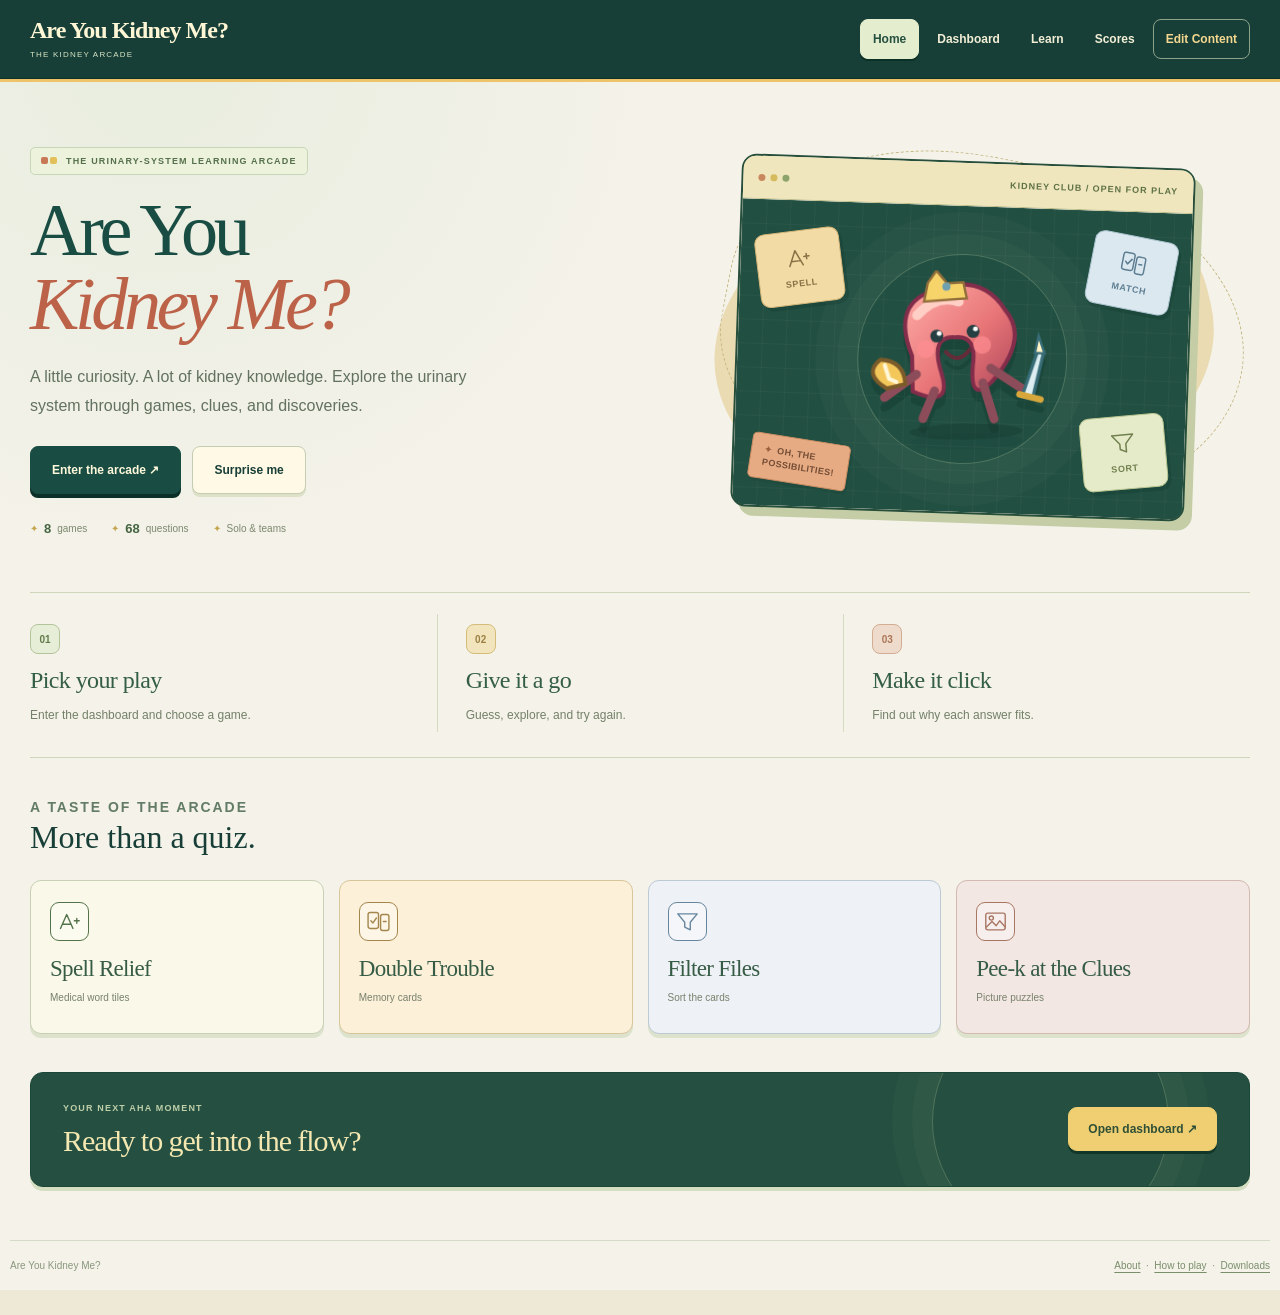
==== commit 538bf219: "Restore Are You Kidney Me, separate home and dashboard, and welcome learning through mistakes" ====
--- a/index.html
+++ b/index.html
@@ -1 +1 @@
-<!doctype html><html lang="en"><head><meta charset="utf-8"><meta name="viewport" content="width=device-width,initial-scale=1"><meta name="theme-color" content="#173f37"><meta name="description" content="An editable urinary-system game hub for solo practice and simple classroom play."><title>Urine Trouble! — The Kidney Arcade</title><link rel="stylesheet" href="style.css?v=4"><link rel="stylesheet" href="editor.css?v=4"></head><body><a class="skip" href="#main">Skip to content</a><div id="app"><p class="loading">Opening the kidney arcade…</p></div><dialog id="modal" aria-label="Game information"></dialog><script src="content.js?v=4"></script><script src="assets.js?v=4"></script><script src="engine.js?v=4"></script><script src="run.js?v=4"></script><script src="memory.js?v=4"></script><script src="activities.js?v=4"></script><script src="zip.js?v=4"></script><script src="editor.js?v=4"></script><script src="downloads.js?v=4"></script><script src="bundle.js?v=4"></script><script src="app.js?v=4"></script><noscript>Enable JavaScript to play or edit this website.</noscript></body></html>
+<!doctype html><html lang="en"><head><meta charset="utf-8"><meta name="viewport" content="width=device-width,initial-scale=1"><meta name="theme-color" content="#173f37"><meta name="description" content="An editable urinary-system game hub for solo practice and simple classroom play."><title>Are You Kidney Me? — The Kidney Arcade</title><link rel="stylesheet" href="style.css?v=5"><link rel="stylesheet" href="editor.css?v=5"></head><body data-site-mode="multipage" data-start-view="home"><a class="skip" href="#main">Skip to content</a><div id="app"><p class="loading">Opening the kidney arcade…</p></div><dialog id="modal" aria-label="Game information"></dialog><script src="content.js?v=5"></script><script src="assets.js?v=5"></script><script src="engine.js?v=5"></script><script src="run.js?v=5"></script><script src="memory.js?v=5"></script><script src="activities.js?v=5"></script><script src="zip.js?v=5"></script><script src="editor.js?v=5"></script><script src="downloads.js?v=5"></script><script src="bundle.js?v=5"></script><script src="app.js?v=5"></script><noscript>Enable JavaScript to play or edit this website.</noscript></body></html>
--- a/style.css
+++ b/style.css
@@ -1,4 +1,4 @@
-*{box-sizing:border-box}:root{--accent:#173f37;--page-bg:#fff9e9;--gold:#e7b958;--ink:#243d34;--muted:#667469;--line:#d7d9bf;--font-scale:1;font-family:Arial,sans-serif;color:var(--ink);background:#eee9d7;font-size:calc(16px * var(--font-scale))}body{margin:0;background:radial-gradient(circle at 90% 0,#d8e1bf,transparent 40%),#eee9d7}button,input,select,textarea{font:inherit}button,a,input,select{touch-action:manipulation}button{cursor:pointer;color:inherit}button:disabled{cursor:default;opacity:.45}button:focus-visible,a:focus-visible,input:focus-visible,select:focus-visible,textarea:focus-visible{outline:3px solid #b86a36;outline-offset:3px}a{color:var(--accent)}h1,h2,h3,p{margin-top:0}p{line-height:1.6}h1,h2,h3{color:var(--accent)}h1,h2{font-family:Georgia,serif;font-weight:normal}header{background:var(--accent);color:#fff6d6;box-shadow:0 4px 0 #d7ae53}.header-inner{max-width:1280px;margin:auto;display:flex;align-items:center;gap:22px;padding:15px 26px;flex-wrap:wrap}.brand{font-family:Georgia,serif;font-size:calc(25px * var(--font-scale));font-weight:bold;color:#fff6d6;border:0;background:none;padding:0;text-align:left}.brand small{display:block;font:calc(10px * var(--font-scale)) Arial,sans-serif;letter-spacing:.15em;color:#dbe4ba;margin-top:4px}.nav{display:flex;gap:6px;flex-wrap:wrap;margin-left:auto}.nav button{padding:10px 15px;border:1px solid transparent;background:transparent;color:#f3efd6;border-radius:6px;font-size:calc(14px * var(--font-scale));font-weight:bold}.nav button:hover,.nav button.active{background:#ffffff1a;border-color:#b9c8a866}.nav .edit{color:#ffe099;border-color:#8aab8d}.session-strip{max-width:1228px;margin:15px auto 0;padding:10px 15px;background:#f9f6e5;border:1px solid #cfdbbc;border-radius:8px;display:flex;gap:13px 24px;flex-wrap:wrap;align-items:center;font-size:calc(13px * var(--font-scale))}.session-strip .mode{margin-right:auto;color:var(--muted)}.session-strip strong{color:var(--accent)}.session-strip button{padding:5px 8px;background:none;border:0;color:var(--accent);font-size:calc(12px * var(--font-scale));text-decoration:underline}.container{max-width:1280px;margin:auto;padding:30px 26px 42px}main{outline:none}.eyebrow{color:#6b7559;font-size:calc(11px * var(--font-scale));letter-spacing:.17em;font-weight:bold;margin-bottom:10px}.hero{display:grid;grid-template-columns:1fr 280px;gap:30px;align-items:center;background:var(--page-bg);border:1px solid #d7d8bd;border-radius:18px;padding:32px 42px;box-shadow:0 7px 0 #dedec5;margin-bottom:35px}.hero h1{font-size:calc(clamp(40px,5.5vw,66px) * var(--font-scale));line-height:1.02;margin-bottom:18px}.hero h1 em{font-style:normal;color:#a95c42}.hero .intro{font-size:calc(18px * var(--font-scale));color:#56664f;max-width:690px;margin-bottom:21px}.hero img{width:100%;max-height:250px;object-fit:contain;filter:drop-shadow(6px 9px 0 #153e3217)}.actions{display:flex;gap:10px;flex-wrap:wrap;align-items:center}.btn{display:inline-flex;justify-content:center;align-items:center;gap:8px;min-height:43px;padding:11px 18px;border:1px solid #7a8d6e;border-radius:7px;background:#f5efdb;color:var(--accent);font-weight:bold;font-size:calc(14px * var(--font-scale));text-decoration:none;box-shadow:0 3px 0 #c6ccb1}.btn:hover{filter:brightness(1.035);transform:translateY(-1px)}.btn.primary{background:var(--gold);border-color:#b18a3a;color:#30442e;box-shadow:0 3px 0 #b39249}.btn.dark{background:var(--accent);color:#fff8de;border-color:var(--accent);box-shadow:0 3px 0 #0d3027}.btn.small{padding:8px 11px;min-height:34px;font-size:calc(12px * var(--font-scale))}.btn.danger{color:#933f35;border-color:#be8a75}.pill{font-size:calc(11px * var(--font-scale));border:1px solid #cad6b7;background:#f8f7e7;border-radius:99px;padding:6px 10px;color:#52624c}.hero-pills{display:flex;gap:7px;flex-wrap:wrap;margin-top:20px}.section-top{display:flex;gap:20px;justify-content:space-between;align-items:end;margin-bottom:18px}.section-top h2{font-size:calc(32px * var(--font-scale));margin-bottom:5px}.muted{color:var(--muted)}.section-top p{font-size:calc(14px * var(--font-scale));margin-bottom:0}.game-grid{display:grid;grid-template-columns:repeat(3,minmax(0,1fr));gap:20px}.game-card{text-align:left;background:var(--page-bg);border:1px solid #cbd3b8;border-radius:13px;padding:23px;box-shadow:0 5px 0 #d8dcc6;transition:transform .15s,box-shadow .15s;min-width:0}.game-card:hover{transform:translateY(-4px);box-shadow:0 9px 0 #d4dac0}.card-top{display:flex;align-items:center;justify-content:space-between;margin-bottom:19px}.game-icon{display:flex;align-items:center;justify-content:center;width:46px;height:46px;border-radius:12px;background:#e1e8ce;color:var(--accent);font:900 calc(22px * var(--font-scale)) Georgia,serif}.game-card h3{font:normal calc(26px * var(--font-scale))/1.12 Georgia,serif;margin:0 0 10px}.game-card .sub{font-weight:bold;font-size:calc(12px * var(--font-scale));color:#737952;margin-bottom:12px}.game-card p{font-size:calc(13px * var(--font-scale));line-height:1.55;color:#61705c;margin-bottom:18px}.game-card .card-bottom{display:flex;justify-content:space-between;font-size:calc(12px * var(--font-scale));font-weight:bold;color:var(--accent)}.note{padding:17px 20px;background:#e8edd9;border-left:4px solid #8aab6b;font-size:calc(14px * var(--font-scale));margin-top:28px;border-radius:0 7px 7px 0}.game-head{display:flex;justify-content:space-between;gap:25px;margin-bottom:23px;align-items:start}.game-head h1{font-size:calc(40px * var(--font-scale));line-height:1.08;margin-bottom:8px}.game-head p{color:var(--muted);font-size:calc(14px * var(--font-scale));margin-bottom:0;max-width:780px}.back{border:0;background:none;color:var(--accent);font-weight:bold;font-size:calc(13px * var(--font-scale));padding:9px 0;white-space:nowrap}.play-layout{display:grid;grid-template-columns:175px minmax(0,1fr);gap:22px}.item-index{background:#e6ecd7;border:1px solid #c4d0b5;padding:15px 12px;border-radius:9px;align-self:start}.item-index summary{font-size:calc(13px * var(--font-scale));color:var(--accent);font-weight:bold;cursor:pointer;margin-bottom:12px}.index-grid{display:grid;grid-template-columns:repeat(4,1fr);gap:6px}.index-btn{border:1px solid #a9b997;border-radius:5px;min-height:33px;background:#fbf9e9;font-weight:bold;font-size:calc(12px * var(--font-scale))}.index-btn.active{background:#edce83;border:2px solid #a4843d}.index-btn.done{background:#b8d1aa}.legend{font-size:calc(11px * var(--font-scale));color:#687660;margin:12px 0 0;line-height:1.6}.challenge{min-width:0;background:var(--page-bg);border:1px solid #ccd3b9;border-radius:13px;padding:25px 29px;box-shadow:0 5px 0 #d8dcc6}.challenge-meta{display:flex;gap:10px 16px;align-items:center;flex-wrap:wrap;margin-bottom:20px;color:#647357;font-weight:bold;font-size:calc(11px * var(--font-scale));letter-spacing:.03em}.challenge-meta .points{margin-left:auto;background:#eee0ac;color:#725a28;padding:6px 9px;border-radius:5px}.prompt{font:700 clamp(calc(21px * var(--font-scale)),2.2vw,28px)/1.4 Arial,sans-serif;color:#254738;margin-bottom:13px}.instruction{font-size:calc(14px * var(--font-scale));color:#687760;margin-bottom:22px}.option-grid{display:grid;gap:10px}.option-grid.two{grid-template-columns:1fr 1fr}.option{display:flex;gap:15px;align-items:center;text-align:left;border:1px solid #b5c2a2;background:#f4f0da;border-radius:7px;padding:15px;min-height:64px;font-size:calc(16px * var(--font-scale));line-height:1.5}.option b{color:var(--accent);font-size:calc(19px * var(--font-scale));flex-shrink:0}.option.selected{background:#f0d89c;border:2px solid #b08f3f;padding:14px}.option.correct{background:#dceacb;border:2px solid #76955e;padding:14px}.option:disabled{opacity:1}.field-label{display:block;font-size:calc(13px * var(--font-scale));font-weight:bold;margin-bottom:9px}.answer-field{width:100%;max-width:620px;border:2px solid #b6c4a3;border-radius:6px;min-height:50px;padding:12px 14px;background:white;color:#243d34;font-size:calc(20px * var(--font-scale))}.hint{font-size:calc(12px * var(--font-scale));color:#6f7d63;margin:10px 0 0}.tiles{display:flex;flex-wrap:wrap;justify-content:center;gap:9px;padding:20px;background:#285d48;border:4px solid #b69a50;border-radius:9px;margin:0 auto 16px;max-width:650px}.tile{width:53px;height:59px;font:700 calc(29px * var(--font-scale)) Georgia,serif;color:#294330;background:linear-gradient(#f1d689,#d3ae5c);border:2px solid #f6e6ad;border-radius:5px;box-shadow:0 3px 0 #163e2e}.tile.used{background:#3c7059;border-color:#6d8b69;color:transparent;box-shadow:none;opacity:1}.built{font-size:calc(25px * var(--font-scale));letter-spacing:.1em;font-weight:bold;color:var(--accent);text-align:center;min-height:52px;padding:12px;background:#ebe9d4;border-radius:6px;margin-bottom:12px;overflow-wrap:anywhere}.built.empty{font-size:calc(14px * var(--font-scale));letter-spacing:0;font-weight:normal;color:#758167}.tile-tools{display:flex;justify-content:center;gap:9px;margin-bottom:15px}.pictures{display:grid;grid-template-columns:repeat(4,minmax(0,1fr));gap:9px;margin-bottom:21px}.picture{border:1px solid #c2c8aa;border-radius:6px;padding:5px;background:#e8e4c9}.picture img{display:block;width:100%;height:130px;object-fit:contain;background:white}.picture small{display:block;color:#6e7759;padding:6px 0 1px;font-size:calc(10px * var(--font-scale))}.challenge-actions{display:flex;gap:10px 17px;flex-wrap:wrap;align-items:center;border-top:1px solid #d5dac3;margin-top:24px;padding-top:20px}.text-button{border:0;background:transparent;color:var(--accent);font-size:calc(13px * var(--font-scale));text-decoration:underline;padding:8px 0}.feedback{padding:16px 18px;background:#f4e7c9;border-left:4px solid #b78a43;margin-top:22px;border-radius:0 7px 7px 0}.feedback.good{background:#e3edd5;border-color:#789e61}.feedback h3{font:700 calc(17px * var(--font-scale)) Arial,sans-serif;margin-bottom:9px}.feedback p{font-size:calc(14px * var(--font-scale));margin-bottom:9px}.feedback p:last-child{margin-bottom:0}.solution{font-size:calc(21px * var(--font-scale))!important;font-weight:bold;color:#315c42;white-space:pre-line}.earned{font-weight:bold;color:#4d7845}.team-awards{display:flex;gap:9px;flex-wrap:wrap;margin-top:12px}.award{border:1px solid #9caf86;background:#fffbee;border-radius:6px;padding:10px 13px;font-size:calc(13px * var(--font-scale));font-weight:bold;min-height:43px;overflow-wrap:anywhere;min-width:0}.award.selected{background:var(--accent);color:white}.award small{display:block;font-size:calc(11px * var(--font-scale));font-weight:normal;margin-top:4px}.match-board{display:grid;grid-template-columns:1fr 1.5fr;gap:13px}.match-column{display:grid;gap:9px}.match-choice{border:1px solid #b0c29b;background:#f3efda;border-radius:6px;padding:12px;min-height:62px;font-size:calc(14px * var(--font-scale));line-height:1.45;text-align:left;display:flex;gap:10px;align-items:center}.match-choice.selected{outline:2px solid #bb9442;background:#f5df9f}.match-choice.matched{background:#d8e7c7;color:#59714e;border-color:#96b17c;opacity:1}.match-choice.wrong{background:#f0d2bc;border-color:#b97959}.match-choice b{color:#6f7d58;flex-shrink:0}.match-hint{font-size:calc(13px * var(--font-scale));color:#916d3d;margin:12px 0 0}.pair-solution{display:grid;gap:9px}.pair-solution p{margin:0;padding:12px 15px;background:#e4ecd6;border-radius:6px;font-size:calc(14px * var(--font-scale))}.order-list{list-style:none;padding:0;margin:0;display:grid;gap:10px}.order-step{display:flex;gap:14px;align-items:center;border:1px solid #bbc8a7;background:#f3efdc;border-radius:7px;padding:12px 14px;min-height:63px}.order-step .step-no{font-size:calc(20px * var(--font-scale));font-weight:bold;color:#8b8e61;flex-shrink:0}.order-step .step-text{font-size:calc(15px * var(--font-scale));line-height:1.5;flex-grow:1}.step-controls{display:flex;gap:5px;flex-shrink:0}.step-controls button{border:1px solid #acbd95;background:#fffbee;border-radius:4px;padding:7px 10px;color:var(--accent)}.order-step.correct{background:#dfeacd}.danger-label{display:inline-block;background:#f1d7c7;color:#874a3d;padding:5px 9px;border-radius:5px;font-size:calc(11px * var(--font-scale));font-weight:bold;margin-bottom:13px}.learn-layout{display:grid;grid-template-columns:1.3fr 1fr;gap:24px}.articles{display:grid;gap:15px}.article{background:var(--page-bg);border:1px solid #ccd3b7;border-radius:10px;overflow:hidden}.article summary{padding:19px 21px;font:normal calc(24px * var(--font-scale)) Georgia,serif;color:var(--accent);cursor:pointer}.article .article-body{padding:0 21px 19px;font-size:calc(14px * var(--font-scale));color:#56664e}.flash-panel{background:#e3ead3;border:1px solid #bdcca8;border-radius:12px;padding:22px;align-self:start}.flash-panel h2{font-size:calc(29px * var(--font-scale));margin-bottom:10px}.flashcard{display:flex;align-items:center;justify-content:center;flex-direction:column;width:100%;min-height:222px;background:#fff9e9;border:2px solid #becd9e;border-radius:11px;padding:25px;text-align:center;margin:15px 0;font-size:calc(21px * var(--font-scale));line-height:1.5;color:var(--accent)}.flashcard small{font-size:calc(11px * var(--font-scale));color:#88936e;margin-top:17px}.search{width:100%;max-width:310px;min-height:43px;background:#fffdf3;border:1px solid #b4c29d;border-radius:6px;padding:10px 13px}.scores-layout{display:grid;grid-template-columns:1fr 1.2fr;gap:23px}.score-card,.review-card,.finish-card{background:var(--page-bg);border:1px solid #c5d1b3;border-radius:13px;padding:26px}.score-big{font:normal calc(61px * var(--font-scale)) Georgia,serif;color:var(--accent);margin:12px 0}.score-table{width:100%;border-collapse:collapse;font-size:calc(14px * var(--font-scale));margin:18px 0}.score-table th,.score-table td{text-align:left;padding:12px 8px;border-bottom:1px solid #d3dac1;overflow-wrap:anywhere}.review-list{display:grid;gap:8px;max-height:380px;overflow:auto}.review-link{display:block;text-align:left;background:#f1efdc;border:1px solid #c9d1b5;border-radius:6px;padding:12px;font-size:calc(13px * var(--font-scale));line-height:1.4;color:var(--accent)}.finish-card h1{font-size:calc(43px * var(--font-scale))}.finish-card p{color:#617055}.timer{display:inline-flex;gap:8px;align-items:center;margin-left:auto;font-size:calc(13px * var(--font-scale));color:#647451}.timer button{border:1px solid #b9c7a6;border-radius:4px;background:#f7f2df;font-size:calc(11px * var(--font-scale));padding:6px 8px}.editor-intro{background:#e7edd9;border:1px solid #c2d0ae;border-radius:9px;padding:16px 20px;font-size:calc(14px * var(--font-scale));margin-bottom:20px}.page-footer{max-width:1228px;margin:0 auto 25px;padding:17px 0;border-top:1px solid #c6ceb5;display:flex;justify-content:space-between;gap:20px;color:#788167;font-size:calc(11px * var(--font-scale))}.page-footer button{border:0;background:none;padding:0;color:#637954;text-decoration:underline;font-size:calc(11px * var(--font-scale))}.loading{padding:70px 30px;color:#476f4c;font-size:calc(22px * var(--font-scale))}.skip{position:absolute;left:10px;top:-80px;background:white;padding:12px;z-index:50}.skip:focus{top:10px}dialog{width:calc(100% - 30px);max-width:720px;border:1px solid #91a37d;border-radius:13px;padding:0;background:var(--page-bg);color:var(--ink);box-shadow:0 16px 60px #12362866}dialog::backdrop{background:#16372dcc}.modal-header{display:flex;justify-content:space-between;align-items:center;gap:20px;background:var(--accent);color:#fff4ce;padding:13px 20px;font-size:calc(16px * var(--font-scale));font-weight:bold}.modal-header button{color:#fff4ce;background:#ffffff15;border:1px solid #ffffff44;border-radius:5px;padding:6px 10px;font-size:calc(12px * var(--font-scale))}.modal-body{padding:25px 28px 28px}.modal-body h2{font-size:calc(32px * var(--font-scale));margin-bottom:12px}.modal-body p,.modal-body li{font-size:calc(14px * var(--font-scale));line-height:1.6}.modal-body li{margin-bottom:8px}.mode-choices{display:grid;grid-template-columns:1fr 1fr;gap:14px;margin:20px 0}.mode-choice{padding:22px 19px;text-align:left;border:1px solid #b7c5a0;border-radius:8px;background:#f1e8cb}.mode-choice strong{font:normal calc(25px * var(--font-scale)) Georgia,serif;color:var(--accent);display:block;margin-bottom:10px}.mode-choice span{font-size:calc(13px * var(--font-scale));line-height:1.6;display:block;color:#647053}.team-fields{display:grid;grid-template-columns:1fr 1fr;gap:12px;margin:20px 0}.team-fields label{font-size:calc(12px * var(--font-scale));font-weight:bold}.team-fields input{width:100%;display:block;margin-top:7px;padding:11px;border:1px solid #aebf94;border-radius:5px;background:white;min-height:43px}.fine{font-size:calc(11px * var(--font-scale))!important;color:#75836a}.zoom-image{display:block;max-width:100%;max-height:65vh;margin:auto}.toast{background:#e4ebd2;border:1px solid #a9bf8d;color:#3e6543;padding:12px 18px;max-width:1228px;margin:12px auto 0;border-radius:7px;font-size:calc(13px * var(--font-scale))}.empty{padding:20px;background:#f1efde;border-radius:7px;color:#6c7b5e}.modal-errors{color:#9a4232}.sr-only{position:absolute;width:1px;height:1px;overflow:hidden;clip-path:inset(50%)}@media(prefers-reduced-motion:reduce){*{transition:none!important;animation:none!important;scroll-behavior:auto!important}}@media(max-width:950px){.game-grid{grid-template-columns:repeat(2,minmax(0,1fr))}.hero{grid-template-columns:1fr 200px;padding:29px}.hero img{max-height:220px}.play-layout{grid-template-columns:1fr}.item-index{padding:12px 14px}.index-grid{grid-template-columns:repeat(10,1fr)}.item-index .legend{display:none}.option-grid.two{grid-template-columns:1fr}.learn-layout,.scores-layout{grid-template-columns:1fr 1fr}.session-strip{margin:14px 26px 0}.page-footer{margin:0 26px 25px}.game-head h1{font-size:calc(35px * var(--font-scale))}}@media(max-width:620px){.header-inner{gap:15px;padding:16px}.brand{font-size:calc(24px * var(--font-scale))}.nav{margin-left:0;width:100%;gap:4px}.nav button{padding:9px 12px;font-size:calc(12px * var(--font-scale))}.container{padding:23px 15px 30px}.session-strip{margin:14px 15px 0;font-size:calc(12px * var(--font-scale));gap:9px 13px}.hero{grid-template-columns:1fr;padding:25px 22px;gap:10px}.hero h1{font-size:calc(43px * var(--font-scale))}.hero .intro{font-size:calc(16px * var(--font-scale))}.hero img{display:none}.game-grid{grid-template-columns:1fr;gap:16px}.game-card{padding:21px}.game-card h3{font-size:calc(27px * var(--font-scale))}.card-top{margin-bottom:15px}.section-top{display:block}.section-top h2{font-size:calc(30px * var(--font-scale))}.section-top p{margin-bottom:12px}.game-head{gap:15px}.game-head h1{font-size:calc(31px * var(--font-scale))}.game-head p{font-size:calc(13px * var(--font-scale))}.back{font-size:calc(11px * var(--font-scale))}.challenge{padding:22px 17px}.prompt{font-size:calc(22px * var(--font-scale))}.challenge-meta{font-size:calc(10px * var(--font-scale));gap:7px}.tile{width:45px;height:52px;font-size:calc(26px * var(--font-scale))}.tiles{padding:14px 10px;gap:7px}.built{font-size:calc(22px * var(--font-scale))}.pictures{grid-template-columns:1fr 1fr}.picture img{height:135px}.match-board{gap:8px;grid-template-columns:1fr 1.2fr}.match-choice{padding:10px 9px;font-size:calc(12px * var(--font-scale));min-height:77px;gap:6px}.order-step{padding:11px 10px;gap:9px}.order-step .step-text{font-size:calc(14px * var(--font-scale))}.step-controls{display:grid}.step-controls button{padding:5px 8px;font-size:calc(12px * var(--font-scale))}.learn-layout,.scores-layout{grid-template-columns:1fr}.section-top .search{max-width:none}.index-grid{grid-template-columns:repeat(7,1fr)}.challenge-actions .btn{flex-grow:1}.timer{width:100%;margin-left:0}.page-footer{margin:0 15px 20px;display:block}.page-footer span{display:block;margin-bottom:9px}.mode-choices,.team-fields{grid-template-columns:1fr}.modal-body{padding:23px 20px}.feedback{padding:16px 14px}.team-awards{display:grid;grid-template-columns:1fr 1fr}.award{padding:10px;font-size:calc(12px * var(--font-scale))}.score-card,.review-card,.finish-card{padding:22px}.score-big{font-size:calc(52px * var(--font-scale))}.toast{margin:12px 15px 0}}
+*{box-sizing:border-box}:root{--accent:#173f37;--page-bg:#fff9e9;--gold:#e7b958;--ink:#243d34;--muted:#667469;--line:#d7d9bf;--font-scale:1;font-family:Arial,sans-serif;color:var(--ink);background:#eee9d7;font-size:calc(16px * var(--font-scale))}body{margin:0;background:radial-gradient(circle at 90% 0,#d8e1bf,transparent 40%),#eee9d7}button,input,select,textarea{font:inherit}button,a,input,select{touch-action:manipulation}button{cursor:pointer;color:inherit}button:disabled{cursor:default;opacity:.45}button:focus-visible,a:focus-visible,input:focus-visible,select:focus-visible,textarea:focus-visible{outline:3px solid #b86a36;outline-offset:3px}a{color:var(--accent)}h1,h2,h3,p{margin-top:0}p{line-height:1.6}h1,h2,h3{color:var(--accent)}h1,h2{font-family:Georgia,serif;font-weight:normal}header{background:var(--accent);color:#fff6d6;box-shadow:0 4px 0 #d7ae53}.header-inner{max-width:1280px;margin:auto;display:flex;align-items:center;gap:22px;padding:15px 26px;flex-wrap:wrap}.brand{font-family:Georgia,serif;font-size:calc(25px * var(--font-scale));font-weight:bold;color:#fff6d6;border:0;background:none;padding:0;text-align:left}.brand small{display:block;font:calc(10px * var(--font-scale)) Arial,sans-serif;letter-spacing:.15em;color:#dbe4ba;margin-top:4px}.nav{display:flex;gap:6px;flex-wrap:wrap;margin-left:auto}.nav :is(button,a){padding:10px 15px;border:1px solid transparent;background:transparent;color:#f3efd6;border-radius:6px;font-size:calc(14px * var(--font-scale));font-weight:bold}.nav :is(button,a):hover,.nav :is(button,a).active{background:#ffffff1a;border-color:#b9c8a866}.nav .edit{color:#ffe099;border-color:#8aab8d}.session-strip{max-width:1228px;margin:15px auto 0;padding:10px 15px;background:#f9f6e5;border:1px solid #cfdbbc;border-radius:8px;display:flex;gap:13px 24px;flex-wrap:wrap;align-items:center;font-size:calc(13px * var(--font-scale))}.session-strip .mode{margin-right:auto;color:var(--muted)}.session-strip strong{color:var(--accent)}.session-strip button{padding:5px 8px;background:none;border:0;color:var(--accent);font-size:calc(12px * var(--font-scale));text-decoration:underline}.container{max-width:1280px;margin:auto;padding:30px 26px 42px}main{outline:none}.eyebrow{color:#6b7559;font-size:calc(11px * var(--font-scale));letter-spacing:.17em;font-weight:bold;margin-bottom:10px}.hero{display:grid;grid-template-columns:1fr 280px;gap:30px;align-items:center;background:var(--page-bg);border:1px solid #d7d8bd;border-radius:18px;padding:32px 42px;box-shadow:0 7px 0 #dedec5;margin-bottom:35px}.hero h1{font-size:calc(clamp(40px,5.5vw,66px) * var(--font-scale));line-height:1.02;margin-bottom:18px}.hero h1 em{font-style:normal;color:#a95c42}.hero .intro{font-size:calc(18px * var(--font-scale));color:#56664f;max-width:690px;margin-bottom:21px}.hero img{width:100%;max-height:250px;object-fit:contain;filter:drop-shadow(6px 9px 0 #153e3217)}.actions{display:flex;gap:10px;flex-wrap:wrap;align-items:center}.btn{display:inline-flex;justify-content:center;align-items:center;gap:8px;min-height:43px;padding:11px 18px;border:1px solid #7a8d6e;border-radius:7px;background:#f5efdb;color:var(--accent);font-weight:bold;font-size:calc(14px * var(--font-scale));text-decoration:none;box-shadow:0 3px 0 #c6ccb1}.btn:hover{filter:brightness(1.035);transform:translateY(-1px)}.btn.primary{background:var(--gold);border-color:#b18a3a;color:#30442e;box-shadow:0 3px 0 #b39249}.btn.dark{background:var(--accent);color:#fff8de;border-color:var(--accent);box-shadow:0 3px 0 #0d3027}.btn.small{padding:8px 11px;min-height:34px;font-size:calc(12px * var(--font-scale))}.btn.danger{color:#933f35;border-color:#be8a75}.pill{font-size:calc(11px * var(--font-scale));border:1px solid #cad6b7;background:#f8f7e7;border-radius:99px;padding:6px 10px;color:#52624c}.hero-pills{display:flex;gap:7px;flex-wrap:wrap;margin-top:20px}.section-top{display:flex;gap:20px;justify-content:space-between;align-items:end;margin-bottom:18px}.section-top h2{font-size:calc(32px * var(--font-scale));margin-bottom:5px}.muted{color:var(--muted)}.section-top p{font-size:calc(14px * var(--font-scale));margin-bottom:0}.game-grid{display:grid;grid-template-columns:repeat(3,minmax(0,1fr));gap:20px}.game-card{text-align:left;background:var(--page-bg);border:1px solid #cbd3b8;border-radius:13px;padding:23px;box-shadow:0 5px 0 #d8dcc6;transition:transform .15s,box-shadow .15s;min-width:0}.game-card:hover{transform:translateY(-4px);box-shadow:0 9px 0 #d4dac0}.card-top{display:flex;align-items:center;justify-content:space-between;margin-bottom:19px}.game-icon{display:flex;align-items:center;justify-content:center;width:46px;height:46px;border-radius:12px;background:#e1e8ce;color:var(--accent);font:900 calc(22px * var(--font-scale)) Georgia,serif}.game-card h3{font:normal calc(26px * var(--font-scale))/1.12 Georgia,serif;margin:0 0 10px}.game-card .sub{font-weight:bold;font-size:calc(12px * var(--font-scale));color:#737952;margin-bottom:12px}.game-card p{font-size:calc(13px * var(--font-scale));line-height:1.55;color:#61705c;margin-bottom:18px}.game-card .card-bottom{display:flex;justify-content:space-between;font-size:calc(12px * var(--font-scale));font-weight:bold;color:var(--accent)}.note{padding:17px 20px;background:#e8edd9;border-left:4px solid #8aab6b;font-size:calc(14px * var(--font-scale));margin-top:28px;border-radius:0 7px 7px 0}.game-head{display:flex;justify-content:space-between;gap:25px;margin-bottom:23px;align-items:start}.game-head h1{font-size:calc(40px * var(--font-scale));line-height:1.08;margin-bottom:8px}.game-head p{color:var(--muted);font-size:calc(14px * var(--font-scale));margin-bottom:0;max-width:780px}.back{border:0;background:none;color:var(--accent);font-weight:bold;font-size:calc(13px * var(--font-scale));padding:9px 0;white-space:nowrap}.play-layout{display:grid;grid-template-columns:175px minmax(0,1fr);gap:22px}.item-index{background:#e6ecd7;border:1px solid #c4d0b5;padding:15px 12px;border-radius:9px;align-self:start}.item-index summary{font-size:calc(13px * var(--font-scale));color:var(--accent);font-weight:bold;cursor:pointer;margin-bottom:12px}.index-grid{display:grid;grid-template-columns:repeat(4,1fr);gap:6px}.index-btn{border:1px solid #a9b997;border-radius:5px;min-height:33px;background:#fbf9e9;font-weight:bold;font-size:calc(12px * var(--font-scale))}.index-btn.active{background:#edce83;border:2px solid #a4843d}.index-btn.done{background:#b8d1aa}.legend{font-size:calc(11px * var(--font-scale));color:#687660;margin:12px 0 0;line-height:1.6}.challenge{min-width:0;background:var(--page-bg);border:1px solid #ccd3b9;border-radius:13px;padding:25px 29px;box-shadow:0 5px 0 #d8dcc6}.challenge-meta{display:flex;gap:10px 16px;align-items:center;flex-wrap:wrap;margin-bottom:20px;color:#647357;font-weight:bold;font-size:calc(11px * var(--font-scale));letter-spacing:.03em}.challenge-meta .points{margin-left:auto;background:#eee0ac;color:#725a28;padding:6px 9px;border-radius:5px}.prompt{font:700 clamp(calc(21px * var(--font-scale)),2.2vw,28px)/1.4 Arial,sans-serif;color:#254738;margin-bottom:13px}.instruction{font-size:calc(14px * var(--font-scale));color:#687760;margin-bottom:22px}.option-grid{display:grid;gap:10px}.option-grid.two{grid-template-columns:1fr 1fr}.option{display:flex;gap:15px;align-items:center;text-align:left;border:1px solid #b5c2a2;background:#f4f0da;border-radius:7px;padding:15px;min-height:64px;font-size:calc(16px * var(--font-scale));line-height:1.5}.option b{color:var(--accent);font-size:calc(19px * var(--font-scale));flex-shrink:0}.option.selected{background:#f0d89c;border:2px solid #b08f3f;padding:14px}.option.correct{background:#dceacb;border:2px solid #76955e;padding:14px}.option:disabled{opacity:1}.field-label{display:block;font-size:calc(13px * var(--font-scale));font-weight:bold;margin-bottom:9px}.answer-field{width:100%;max-width:620px;border:2px solid #b6c4a3;border-radius:6px;min-height:50px;padding:12px 14px;background:white;color:#243d34;font-size:calc(20px * var(--font-scale))}.hint{font-size:calc(12px * var(--font-scale));color:#6f7d63;margin:10px 0 0}.tiles{display:flex;flex-wrap:wrap;justify-content:center;gap:9px;padding:20px;background:#285d48;border:4px solid #b69a50;border-radius:9px;margin:0 auto 16px;max-width:650px}.tile{width:53px;height:59px;font:700 calc(29px * var(--font-scale)) Georgia,serif;color:#294330;background:linear-gradient(#f1d689,#d3ae5c);border:2px solid #f6e6ad;border-radius:5px;box-shadow:0 3px 0 #163e2e}.tile.used{background:#3c7059;border-color:#6d8b69;color:transparent;box-shadow:none;opacity:1}.built{font-size:calc(25px * var(--font-scale));letter-spacing:.1em;font-weight:bold;color:var(--accent);text-align:center;min-height:52px;padding:12px;background:#ebe9d4;border-radius:6px;margin-bottom:12px;overflow-wrap:anywhere}.built.empty{font-size:calc(14px * var(--font-scale));letter-spacing:0;font-weight:normal;color:#758167}.tile-tools{display:flex;justify-content:center;gap:9px;margin-bottom:15px}.pictures{display:grid;grid-template-columns:repeat(4,minmax(0,1fr));gap:9px;margin-bottom:21px}.picture{border:1px solid #c2c8aa;border-radius:6px;padding:5px;background:#e8e4c9}.picture img{display:block;width:100%;height:130px;object-fit:contain;background:white}.picture small{display:block;color:#6e7759;padding:6px 0 1px;font-size:calc(10px * var(--font-scale))}.challenge-actions{display:flex;gap:10px 17px;flex-wrap:wrap;align-items:center;border-top:1px solid #d5dac3;margin-top:24px;padding-top:20px}.text-button{border:0;background:transparent;color:var(--accent);font-size:calc(13px * var(--font-scale));text-decoration:underline;padding:8px 0}.feedback{padding:16px 18px;background:#f4e7c9;border-left:4px solid #b78a43;margin-top:22px;border-radius:0 7px 7px 0}.feedback.good{background:#e3edd5;border-color:#789e61}.feedback h3{font:700 calc(17px * var(--font-scale)) Arial,sans-serif;margin-bottom:9px}.feedback p{font-size:calc(14px * var(--font-scale));margin-bottom:9px}.feedback p:last-child{margin-bottom:0}.solution{font-size:calc(21px * var(--font-scale))!important;font-weight:bold;color:#315c42;white-space:pre-line}.earned{font-weight:bold;color:#4d7845}.team-awards{display:flex;gap:9px;flex-wrap:wrap;margin-top:12px}.award{border:1px solid #9caf86;background:#fffbee;border-radius:6px;padding:10px 13px;font-size:calc(13px * var(--font-scale));font-weight:bold;min-height:43px;overflow-wrap:anywhere;min-width:0}.award.selected{background:var(--accent);color:white}.award small{display:block;font-size:calc(11px * var(--font-scale));font-weight:normal;margin-top:4px}.match-board{display:grid;grid-template-columns:1fr 1.5fr;gap:13px}.match-column{display:grid;gap:9px}.match-choice{border:1px solid #b0c29b;background:#f3efda;border-radius:6px;padding:12px;min-height:62px;font-size:calc(14px * var(--font-scale));line-height:1.45;text-align:left;display:flex;gap:10px;align-items:center}.match-choice.selected{outline:2px solid #bb9442;background:#f5df9f}.match-choice.matched{background:#d8e7c7;color:#59714e;border-color:#96b17c;opacity:1}.match-choice.wrong{background:#f0d2bc;border-color:#b97959}.match-choice b{color:#6f7d58;flex-shrink:0}.match-hint{font-size:calc(13px * var(--font-scale));color:#916d3d;margin:12px 0 0}.pair-solution{display:grid;gap:9px}.pair-solution p{margin:0;padding:12px 15px;background:#e4ecd6;border-radius:6px;font-size:calc(14px * var(--font-scale))}.order-list{list-style:none;padding:0;margin:0;display:grid;gap:10px}.order-step{display:flex;gap:14px;align-items:center;border:1px solid #bbc8a7;background:#f3efdc;border-radius:7px;padding:12px 14px;min-height:63px}.order-step .step-no{font-size:calc(20px * var(--font-scale));font-weight:bold;color:#8b8e61;flex-shrink:0}.order-step .step-text{font-size:calc(15px * var(--font-scale));line-height:1.5;flex-grow:1}.step-controls{display:flex;gap:5px;flex-shrink:0}.step-controls button{border:1px solid #acbd95;background:#fffbee;border-radius:4px;padding:7px 10px;color:var(--accent)}.order-step.correct{background:#dfeacd}.danger-label{display:inline-block;background:#f1d7c7;color:#874a3d;padding:5px 9px;border-radius:5px;font-size:calc(11px * var(--font-scale));font-weight:bold;margin-bottom:13px}.learn-layout{display:grid;grid-template-columns:1.3fr 1fr;gap:24px}.articles{display:grid;gap:15px}.article{background:var(--page-bg);border:1px solid #ccd3b7;border-radius:10px;overflow:hidden}.article summary{padding:19px 21px;font:normal calc(24px * var(--font-scale)) Georgia,serif;color:var(--accent);cursor:pointer}.article .article-body{padding:0 21px 19px;font-size:calc(14px * var(--font-scale));color:#56664e}.flash-panel{background:#e3ead3;border:1px solid #bdcca8;border-radius:12px;padding:22px;align-self:start}.flash-panel h2{font-size:calc(29px * var(--font-scale));margin-bottom:10px}.flashcard{display:flex;align-items:center;justify-content:center;flex-direction:column;width:100%;min-height:222px;background:#fff9e9;border:2px solid #becd9e;border-radius:11px;padding:25px;text-align:center;margin:15px 0;font-size:calc(21px * var(--font-scale));line-height:1.5;color:var(--accent)}.flashcard small{font-size:calc(11px * var(--font-scale));color:#88936e;margin-top:17px}.search{width:100%;max-width:310px;min-height:43px;background:#fffdf3;border:1px solid #b4c29d;border-radius:6px;padding:10px 13px}.scores-layout{display:grid;grid-template-columns:1fr 1.2fr;gap:23px}.score-card,.review-card,.finish-card{background:var(--page-bg);border:1px solid #c5d1b3;border-radius:13px;padding:26px}.score-big{font:normal calc(61px * var(--font-scale)) Georgia,serif;color:var(--accent);margin:12px 0}.score-table{width:100%;border-collapse:collapse;font-size:calc(14px * var(--font-scale));margin:18px 0}.score-table th,.score-table td{text-align:left;padding:12px 8px;border-bottom:1px solid #d3dac1;overflow-wrap:anywhere}.review-list{display:grid;gap:8px;max-height:380px;overflow:auto}.review-link{display:block;text-align:left;background:#f1efdc;border:1px solid #c9d1b5;border-radius:6px;padding:12px;font-size:calc(13px * var(--font-scale));line-height:1.4;color:var(--accent)}.finish-card h1{font-size:calc(43px * var(--font-scale))}.finish-card p{color:#617055}.timer{display:inline-flex;gap:8px;align-items:center;margin-left:auto;font-size:calc(13px * var(--font-scale));color:#647451}.timer button{border:1px solid #b9c7a6;border-radius:4px;background:#f7f2df;font-size:calc(11px * var(--font-scale));padding:6px 8px}.editor-intro{background:#e7edd9;border:1px solid #c2d0ae;border-radius:9px;padding:16px 20px;font-size:calc(14px * var(--font-scale));margin-bottom:20px}.page-footer{max-width:1228px;margin:0 auto 25px;padding:17px 0;border-top:1px solid #c6ceb5;display:flex;justify-content:space-between;gap:20px;color:#788167;font-size:calc(11px * var(--font-scale))}.page-footer button{border:0;background:none;padding:0;color:#637954;text-decoration:underline;font-size:calc(11px * var(--font-scale))}.loading{padding:70px 30px;color:#476f4c;font-size:calc(22px * var(--font-scale))}.skip{position:absolute;left:10px;top:-80px;background:white;padding:12px;z-index:50}.skip:focus{top:10px}dialog{width:calc(100% - 30px);max-width:720px;border:1px solid #91a37d;border-radius:13px;padding:0;background:var(--page-bg);color:var(--ink);box-shadow:0 16px 60px #12362866}dialog::backdrop{background:#16372dcc}.modal-header{display:flex;justify-content:space-between;align-items:center;gap:20px;background:var(--accent);color:#fff4ce;padding:13px 20px;font-size:calc(16px * var(--font-scale));font-weight:bold}.modal-header button{color:#fff4ce;background:#ffffff15;border:1px solid #ffffff44;border-radius:5px;padding:6px 10px;font-size:calc(12px * var(--font-scale))}.modal-body{padding:25px 28px 28px}.modal-body h2{font-size:calc(32px * var(--font-scale));margin-bottom:12px}.modal-body p,.modal-body li{font-size:calc(14px * var(--font-scale));line-height:1.6}.modal-body li{margin-bottom:8px}.mode-choices{display:grid;grid-template-columns:1fr 1fr;gap:14px;margin:20px 0}.mode-choice{padding:22px 19px;text-align:left;border:1px solid #b7c5a0;border-radius:8px;background:#f1e8cb}.mode-choice strong{font:normal calc(25px * var(--font-scale)) Georgia,serif;color:var(--accent);display:block;margin-bottom:10px}.mode-choice span{font-size:calc(13px * var(--font-scale));line-height:1.6;display:block;color:#647053}.team-fields{display:grid;grid-template-columns:1fr 1fr;gap:12px;margin:20px 0}.team-fields label{font-size:calc(12px * var(--font-scale));font-weight:bold}.team-fields input{width:100%;display:block;margin-top:7px;padding:11px;border:1px solid #aebf94;border-radius:5px;background:white;min-height:43px}.fine{font-size:calc(11px * var(--font-scale))!important;color:#75836a}.zoom-image{display:block;max-width:100%;max-height:65vh;margin:auto}.toast{background:#e4ebd2;border:1px solid #a9bf8d;color:#3e6543;padding:12px 18px;max-width:1228px;margin:12px auto 0;border-radius:7px;font-size:calc(13px * var(--font-scale))}.empty{padding:20px;background:#f1efde;border-radius:7px;color:#6c7b5e}.modal-errors{color:#9a4232}.sr-only{position:absolute;width:1px;height:1px;overflow:hidden;clip-path:inset(50%)}@media(prefers-reduced-motion:reduce){*{transition:none!important;animation:none!important;scroll-behavior:auto!important}}@media(max-width:950px){.game-grid{grid-template-columns:repeat(2,minmax(0,1fr))}.hero{grid-template-columns:1fr 200px;padding:29px}.hero img{max-height:220px}.play-layout{grid-template-columns:1fr}.item-index{padding:12px 14px}.index-grid{grid-template-columns:repeat(10,1fr)}.item-index .legend{display:none}.option-grid.two{grid-template-columns:1fr}.learn-layout,.scores-layout{grid-template-columns:1fr 1fr}.session-strip{margin:14px 26px 0}.page-footer{margin:0 26px 25px}.game-head h1{font-size:calc(35px * var(--font-scale))}}@media(max-width:620px){.header-inner{gap:15px;padding:16px}.brand{font-size:calc(24px * var(--font-scale))}.nav{margin-left:0;width:100%;gap:4px}.nav :is(button,a){padding:9px 12px;font-size:calc(12px * var(--font-scale))}.container{padding:23px 15px 30px}.session-strip{margin:14px 15px 0;font-size:calc(12px * var(--font-scale));gap:9px 13px}.hero{grid-template-columns:1fr;padding:25px 22px;gap:10px}.hero h1{font-size:calc(43px * var(--font-scale))}.hero .intro{font-size:calc(16px * var(--font-scale))}.hero img{display:none}.game-grid{grid-template-columns:1fr;gap:16px}.game-card{padding:21px}.game-card h3{font-size:calc(27px * var(--font-scale))}.card-top{margin-bottom:15px}.section-top{display:block}.section-top h2{font-size:calc(30px * var(--font-scale))}.section-top p{margin-bottom:12px}.game-head{gap:15px}.game-head h1{font-size:calc(31px * var(--font-scale))}.game-head p{font-size:calc(13px * var(--font-scale))}.back{font-size:calc(11px * var(--font-scale))}.challenge{padding:22px 17px}.prompt{font-size:calc(22px * var(--font-scale))}.challenge-meta{font-size:calc(10px * var(--font-scale));gap:7px}.tile{width:45px;height:52px;font-size:calc(26px * var(--font-scale))}.tiles{padding:14px 10px;gap:7px}.built{font-size:calc(22px * var(--font-scale))}.pictures{grid-template-columns:1fr 1fr}.picture img{height:135px}.match-board{gap:8px;grid-template-columns:1fr 1.2fr}.match-choice{padding:10px 9px;font-size:calc(12px * var(--font-scale));min-height:77px;gap:6px}.order-step{padding:11px 10px;gap:9px}.order-step .step-text{font-size:calc(14px * var(--font-scale))}.step-controls{display:grid}.step-controls button{padding:5px 8px;font-size:calc(12px * var(--font-scale))}.learn-layout,.scores-layout{grid-template-columns:1fr}.section-top .search{max-width:none}.index-grid{grid-template-columns:repeat(7,1fr)}.challenge-actions .btn{flex-grow:1}.timer{width:100%;margin-left:0}.page-footer{margin:0 15px 20px;display:block}.page-footer span{display:block;margin-bottom:9px}.mode-choices,.team-fields{grid-template-columns:1fr}.modal-body{padding:23px 20px}.feedback{padding:16px 14px}.team-awards{display:grid;grid-template-columns:1fr 1fr}.award{padding:10px;font-size:calc(12px * var(--font-scale))}.score-card,.review-card,.finish-card{padding:22px}.score-big{font-size:calc(52px * var(--font-scale))}.toast{margin:12px 15px 0}}
 h1,h2,h3,.brand,.game-card{overflow-wrap:anywhere}.session-strip>span{min-width:0;overflow-wrap:anywhere}
 
 /* Urine Trouble — the illustrated arcade hub. */
@@ -8,9 +8,9 @@
 .header-inner{max-width:1320px;padding:18px 30px;gap:25px}
 .brand{letter-spacing:-.04em;font-size:calc(27px * var(--font-scale))}
 .brand small{letter-spacing:.17em;font-size:calc(9px * var(--font-scale));margin-top:5px;color:#d7e4c4}
-.nav{gap:6px}.nav button{min-height:42px;border-radius:8px;padding:11px 17px;font-size:calc(13px * var(--font-scale));transition:background-color .15s,border-color .15s}
-.nav button.active{background:#f0cb70;color:#173f37;border-color:#f0cb70;box-shadow:0 3px 0 #0d2d2573}
-.nav button:hover:not(.active){background:#ffffff16;border-color:#ffffff35}
+.nav{gap:6px}.nav :is(button,a){min-height:42px;border-radius:8px;padding:11px 17px;font-size:calc(13px * var(--font-scale));transition:background-color .15s,border-color .15s}
+.nav :is(button,a).active{background:#f0cb70;color:#173f37;border-color:#f0cb70;box-shadow:0 3px 0 #0d2d2573}
+.nav :is(button,a):hover:not(.active){background:#ffffff16;border-color:#ffffff35}
 .nav .edit{color:#f4d88f;border-color:#8ca289}
 .container{max-width:1320px;padding:30px 30px 48px}
 .session-strip{max-width:1260px;margin-top:17px;padding:11px 17px;background:#fffdf5;border-color:#d5dfcf;box-shadow:0 2px 0 #244b3410;border-radius:10px;font-size:calc(12px * var(--font-scale))}
@@ -83,7 +83,7 @@
 @media(max-width:1120px){.hub-main{grid-template-columns:minmax(0,1fr) 235px;gap:22px}.hub-hero{gap:25px}.hub-title,.hub-hero h1{font-size:calc(53px * var(--font-scale))}.featured-run{padding:25px;min-height:250px}.featured-run .run-art{width:100px;right:17px;bottom:25px}.featured-run .run-copy{padding-right:80px}.featured-run h2{font-size:calc(30px * var(--font-scale))}.hub-aside>section,.hub-aside>.aside-card,.hub-aside>.hub-side-card{padding:19px}.game-card h3{font-size:calc(25px * var(--font-scale))}.game-card-body{padding:17px}.game-preview{height:119px;min-height:119px}.game-card-top{gap:6px;align-items:flex-start}.game-card .pill{font-size:calc(8px * var(--font-scale))}.mini-tile{width:32px;height:38px;font-size:calc(20px * var(--font-scale))}.mini-card{width:41px;height:56px}.mini-picture{width:46px;height:53px}.mini-folder{width:48px;height:39px}}
 @media(max-width:950px){.header-inner{padding:17px 23px}.container{padding:27px 23px 38px}.session-strip{margin:16px 23px 0}.hub-hero{grid-template-columns:minmax(0,1fr) minmax(0,1fr);gap:24px;margin-bottom:30px}.hub-title,.hub-hero h1{font-size:calc(46px * var(--font-scale))}.hub-hero .intro,.hub-hero .hub-intro{font-size:calc(13px * var(--font-scale))}.featured-run{padding:22px;min-height:247px}.featured-run h2{font-size:calc(29px * var(--font-scale))}.featured-run p{font-size:calc(12px * var(--font-scale))}.featured-run .run-copy{padding-right:0}.featured-run .run-art{display:none}.hub-main{grid-template-columns:minmax(0,1fr);gap:26px}.hub-aside{position:static;grid-template-columns:repeat(2,minmax(0,1fr));gap:18px}.game-grid{grid-template-columns:repeat(2,minmax(0,1fr));gap:20px}.game-preview{height:127px;min-height:127px}.game-card h3{font-size:calc(27px * var(--font-scale))}.game-card-body{padding:20px}.mini-tile{width:37px;height:43px}.mini-card{width:47px;height:61px}.mini-picture{width:51px;height:57px}.mini-folder{width:57px;height:44px}.play-layout{grid-template-columns:minmax(0,1fr)}.challenge{padding:28px}.option-grid.two{grid-template-columns:repeat(2,minmax(0,1fr))}.memory-card{min-height:142px}.memory-board{padding:17px;gap:12px}.page-footer{margin:0 23px 25px}.learn-layout,.scores-layout{grid-template-columns:1fr 1fr}}
 @media(max-width:700px){.hub-hero{grid-template-columns:minmax(0,1fr);gap:23px}.hub-title,.hub-hero h1{font-size:calc(52px * var(--font-scale));max-width:650px}.hub-hero .intro,.hub-hero .hub-intro{font-size:calc(14px * var(--font-scale));max-width:550px}.featured-run{min-height:216px;padding:26px}.featured-run .run-copy{padding-right:105px}.featured-run .run-art{display:block;width:105px;right:22px;bottom:23px}.featured-run h2{font-size:calc(31px * var(--font-scale))}.featured-run p{max-width:350px;font-size:calc(13px * var(--font-scale))}.hub-stats{margin-top:19px}.hub-aside{grid-template-columns:repeat(2,minmax(0,1fr))}.game-grid{gap:17px}.game-card-body{padding:17px}.game-card h3{font-size:calc(25px * var(--font-scale))}.game-preview{height:113px;min-height:113px}.mini-tile{width:30px;height:37px;font-size:calc(19px * var(--font-scale))}.mini-card{width:37px;height:51px}.mini-folder{width:43px;height:35px}.mini-picture{width:41px;height:49px}.game-card-top{flex-wrap:wrap}.option-grid.two{grid-template-columns:minmax(0,1fr)}.memory-board{padding:14px;gap:10px}.memory-card{min-height:145px;padding:14px 10px}.memory-face{font-size:calc(12px * var(--font-scale))}.memory-card-number{top:9px;left:10px;font-size:calc(8px * var(--font-scale))}.sort-category{min-height:105px;font-size:calc(12px * var(--font-scale))}.match-board{gap:14px}.match-choice{padding:12px 10px;font-size:calc(13px * var(--font-scale))}.run-banner{align-items:flex-start;padding:15px 17px}.run-stages{gap:5px}.run-stage{width:29px;height:29px}.run-stage svg{width:15px;height:15px}}
-@media(max-width:540px){.header-inner{padding:16px;gap:14px}.brand{font-size:calc(25px * var(--font-scale))}.brand small{font-size:calc(8px * var(--font-scale))}.nav{margin-left:0;width:100%;gap:5px}.nav button{padding:9px 11px;font-size:calc(11px * var(--font-scale));min-height:38px}.container{padding:26px 16px 35px}.session-strip{margin:16px 16px 0;padding:10px 12px;font-size:calc(11px * var(--font-scale));gap:8px 12px}.session-strip .mode{width:100%;margin:0}.hub-title,.hub-hero h1{font-size:calc(49px * var(--font-scale));line-height:1.04;letter-spacing:-.05em}.hub-hero{gap:23px;margin-bottom:29px}.hub-hero .eyebrow{font-size:calc(8px * var(--font-scale));margin-bottom:15px}.hub-hero .intro,.hub-hero .hub-intro{font-size:calc(13px * var(--font-scale));line-height:1.7}.hub-stat{font-size:calc(10px * var(--font-scale))}.hub-stat strong{font-size:calc(22px * var(--font-scale))}.featured-run{min-height:215px;padding:24px 22px;border-radius:13px;box-shadow:4px 5px 0 #dce0c5}.featured-run .run-copy{padding-right:70px}.featured-run .run-art{width:83px;right:15px;bottom:26px}.featured-run h2{font-size:calc(29px * var(--font-scale));max-width:260px}.featured-run p{font-size:calc(12px * var(--font-scale));max-width:260px}.featured-run .btn{min-height:42px;padding:11px 14px;font-size:calc(11px * var(--font-scale))}.run-preview,.run-route{gap:5px;margin:15px 0 18px}.run-preview span,.run-route span{min-width:25px;height:25px;font-size:calc(9px * var(--font-scale));padding:0 6px}.hub-main .section-top{display:flex;gap:12px;align-items:center}.hub-main .section-top h2{font-size:calc(28px * var(--font-scale))}.game-filters{gap:6px;margin-bottom:20px}.filter-btn{padding:8px 10px;min-height:36px;font-size:calc(10px * var(--font-scale))}.game-grid{grid-template-columns:minmax(0,1fr);gap:21px}.game-preview{height:135px;min-height:135px}.game-card-body{padding:21px}.game-card-top{flex-wrap:nowrap}.game-card h3{font-size:calc(29px * var(--font-scale))}.game-card p{font-size:calc(12px * var(--font-scale));line-height:1.65}.game-card .card-bottom{font-size:calc(10px * var(--font-scale));padding-top:13px}.mini-tile{width:39px;height:45px;font-size:calc(23px * var(--font-scale))}.mini-card{width:48px;height:62px}.mini-folder{width:58px;height:44px}.mini-picture{width:53px;height:60px}.hub-aside{grid-template-columns:minmax(0,1fr);gap:16px}.hub-aside>section,.hub-aside>.aside-card,.hub-aside>.hub-side-card{padding:21px}.hub-aside img{width:115px;max-height:110px}.game-head{gap:15px;align-items:flex-start;margin-bottom:18px}.game-head h1{font-size:calc(33px * var(--font-scale))}.game-head p{font-size:calc(12px * var(--font-scale))}.back{font-size:calc(10px * var(--font-scale));white-space:normal;text-align:right;min-width:65px}.game-toolbar{gap:8px;margin-bottom:13px}.board-progress{font-size:calc(10px * var(--font-scale))}.item-index summary{min-height:37px;padding:9px 11px;font-size:calc(11px * var(--font-scale))}.item-index .index-grid{width:min(385px,85vw);grid-template-columns:repeat(7,minmax(0,1fr));max-height:210px;padding:11px;gap:5px}.index-btn{min-height:34px;font-size:calc(10px * var(--font-scale))}.challenge{padding:24px 17px;border-radius:12px}.challenge-meta{font-size:calc(9px * var(--font-scale));gap:7px 10px;margin-bottom:20px}.challenge-meta .points{padding:5px 7px}.prompt{font-size:calc(21px * var(--font-scale));line-height:1.5}.instruction{font-size:calc(12px * var(--font-scale));line-height:1.65;margin-bottom:20px}.option{min-height:70px;padding:14px;gap:11px;font-size:calc(14px * var(--font-scale));line-height:1.6}.option.selected,.option.correct,.option.is-correct,.option.incorrect,.option.wrong{padding:14px}.option b{width:29px;min-width:29px;height:29px;font-size:calc(12px * var(--font-scale))}.feedback{padding:17px 15px}.feedback h3{font-size:calc(17px * var(--font-scale))}.feedback p{font-size:calc(13px * var(--font-scale))}.feedback .solution{font-size:calc(19px * var(--font-scale))!important}.challenge-actions{gap:10px 14px}.challenge-actions .btn{min-width:0;flex-grow:1}.tiles{padding:18px 10px;gap:7px;border-width:3px}.tile{width:43px;height:51px;font-size:calc(25px * var(--font-scale))}.built{padding:14px;font-size:calc(22px * var(--font-scale))}.pictures{grid-template-columns:repeat(2,minmax(0,1fr));gap:13px;padding:12px 8px}.picture img{height:129px}.match-board{grid-template-columns:1fr 1.3fr;gap:10px}.match-column{gap:10px}.match-choice{min-height:85px;gap:7px;padding:11px 8px;font-size:calc(12px * var(--font-scale))}.match-choice b{font-size:calc(10px * var(--font-scale))}.order-step{padding:12px 10px;gap:10px;min-height:75px}.order-step .step-no{width:29px;height:29px;font-size:calc(14px * var(--font-scale))}.order-step .step-text{font-size:calc(13px * var(--font-scale))}.step-controls{display:grid;gap:4px}.step-controls button{min-width:29px;min-height:28px;padding:4px 7px;font-size:calc(12px * var(--font-scale))}.memory-board{grid-template-columns:repeat(2,minmax(0,1fr));padding:13px;gap:13px;border-radius:11px}.memory-card{min-height:149px;padding:16px 12px}.memory-face{font-size:calc(13px * var(--font-scale))}.memory-kind{font-size:calc(8px * var(--font-scale))!important}.memory-back{font-size:calc(9px * var(--font-scale))}.memory-card-number{font-size:calc(9px * var(--font-scale));left:11px;top:10px}.memory-emblem{width:36px;height:36px;font-size:calc(23px * var(--font-scale))}.memory-progress,.sort-progress{font-size:calc(10px * var(--font-scale));padding:10px 12px}.memory-review-pair{padding:12px;gap:10px}.pair-solution .memory-review-pair p{font-size:calc(12px * var(--font-scale))}.sort-trail-step{width:27px;height:27px}.sort-card{padding:24px 19px;min-height:150px;font-size:calc(18px * var(--font-scale))}.sort-categories{grid-template-columns:repeat(2,minmax(0,1fr));gap:19px 13px}.sort-category{min-height:109px;padding:18px 11px 13px;font-size:calc(12px * var(--font-scale))}.sort-feedback{padding:15px;font-size:calc(12px * var(--font-scale))}.sort-feedback h3{font-size:calc(14px * var(--font-scale))}.sort-review-item{padding:13px}.sort-review-top{gap:8px}.sort-review-top strong{font-size:calc(12px * var(--font-scale))}.sort-review-item p{font-size:calc(12px * var(--font-scale))}.run-banner{display:block;padding:15px 17px;margin-bottom:19px}.run-banner h2,.run-banner h3{font-size:calc(21px * var(--font-scale))}.run-banner p{font-size:calc(10px * var(--font-scale))}.run-stages{margin-top:13px;gap:7px}.run-stage{width:32px;height:32px}.run-stage svg{width:17px;height:17px}.run-finish{padding:31px 22px}.run-finish h1{font-size:calc(38px * var(--font-scale))}.run-stamps{gap:9px;margin:23px 0}.run-stamps>span,.run-stamps>div{min-width:86px;max-width:124px;min-height:85px;padding:12px 10px;font-size:calc(10px * var(--font-scale))}.learn-layout,.scores-layout{grid-template-columns:1fr}.page-footer{margin:0 16px 23px;padding:18px 0;display:block}.page-footer span{display:block;margin-bottom:10px}.modal-body{padding:24px 21px}.modal-body h2{font-size:calc(29px * var(--font-scale))}.mode-choices,.team-fields{grid-template-columns:1fr}.achievement-banner{padding:13px;gap:10px}.achievement-banner .achievement-icon{width:33px;height:33px;font-size:calc(18px * var(--font-scale))}}
+@media(max-width:540px){.header-inner{padding:16px;gap:14px}.brand{font-size:calc(25px * var(--font-scale))}.brand small{font-size:calc(8px * var(--font-scale))}.nav{margin-left:0;width:100%;gap:5px}.nav :is(button,a){padding:9px 11px;font-size:calc(11px * var(--font-scale));min-height:38px}.container{padding:26px 16px 35px}.session-strip{margin:16px 16px 0;padding:10px 12px;font-size:calc(11px * var(--font-scale));gap:8px 12px}.session-strip .mode{width:100%;margin:0}.hub-title,.hub-hero h1{font-size:calc(49px * var(--font-scale));line-height:1.04;letter-spacing:-.05em}.hub-hero{gap:23px;margin-bottom:29px}.hub-hero .eyebrow{font-size:calc(8px * var(--font-scale));margin-bottom:15px}.hub-hero .intro,.hub-hero .hub-intro{font-size:calc(13px * var(--font-scale));line-height:1.7}.hub-stat{font-size:calc(10px * var(--font-scale))}.hub-stat strong{font-size:calc(22px * var(--font-scale))}.featured-run{min-height:215px;padding:24px 22px;border-radius:13px;box-shadow:4px 5px 0 #dce0c5}.featured-run .run-copy{padding-right:70px}.featured-run .run-art{width:83px;right:15px;bottom:26px}.featured-run h2{font-size:calc(29px * var(--font-scale));max-width:260px}.featured-run p{font-size:calc(12px * var(--font-scale));max-width:260px}.featured-run .btn{min-height:42px;padding:11px 14px;font-size:calc(11px * var(--font-scale))}.run-preview,.run-route{gap:5px;margin:15px 0 18px}.run-preview span,.run-route span{min-width:25px;height:25px;font-size:calc(9px * var(--font-scale));padding:0 6px}.hub-main .section-top{display:flex;gap:12px;align-items:center}.hub-main .section-top h2{font-size:calc(28px * var(--font-scale))}.game-filters{gap:6px;margin-bottom:20px}.filter-btn{padding:8px 10px;min-height:36px;font-size:calc(10px * var(--font-scale))}.game-grid{grid-template-columns:minmax(0,1fr);gap:21px}.game-preview{height:135px;min-height:135px}.game-card-body{padding:21px}.game-card-top{flex-wrap:nowrap}.game-card h3{font-size:calc(29px * var(--font-scale))}.game-card p{font-size:calc(12px * var(--font-scale));line-height:1.65}.game-card .card-bottom{font-size:calc(10px * var(--font-scale));padding-top:13px}.mini-tile{width:39px;height:45px;font-size:calc(23px * var(--font-scale))}.mini-card{width:48px;height:62px}.mini-folder{width:58px;height:44px}.mini-picture{width:53px;height:60px}.hub-aside{grid-template-columns:minmax(0,1fr);gap:16px}.hub-aside>section,.hub-aside>.aside-card,.hub-aside>.hub-side-card{padding:21px}.hub-aside img{width:115px;max-height:110px}.game-head{gap:15px;align-items:flex-start;margin-bottom:18px}.game-head h1{font-size:calc(33px * var(--font-scale))}.game-head p{font-size:calc(12px * var(--font-scale))}.back{font-size:calc(10px * var(--font-scale));white-space:normal;text-align:right;min-width:65px}.game-toolbar{gap:8px;margin-bottom:13px}.board-progress{font-size:calc(10px * var(--font-scale))}.item-index summary{min-height:37px;padding:9px 11px;font-size:calc(11px * var(--font-scale))}.item-index .index-grid{width:min(385px,85vw);grid-template-columns:repeat(7,minmax(0,1fr));max-height:210px;padding:11px;gap:5px}.index-btn{min-height:34px;font-size:calc(10px * var(--font-scale))}.challenge{padding:24px 17px;border-radius:12px}.challenge-meta{font-size:calc(9px * var(--font-scale));gap:7px 10px;margin-bottom:20px}.challenge-meta .points{padding:5px 7px}.prompt{font-size:calc(21px * var(--font-scale));line-height:1.5}.instruction{font-size:calc(12px * var(--font-scale));line-height:1.65;margin-bottom:20px}.option{min-height:70px;padding:14px;gap:11px;font-size:calc(14px * var(--font-scale));line-height:1.6}.option.selected,.option.correct,.option.is-correct,.option.incorrect,.option.wrong{padding:14px}.option b{width:29px;min-width:29px;height:29px;font-size:calc(12px * var(--font-scale))}.feedback{padding:17px 15px}.feedback h3{font-size:calc(17px * var(--font-scale))}.feedback p{font-size:calc(13px * var(--font-scale))}.feedback .solution{font-size:calc(19px * var(--font-scale))!important}.challenge-actions{gap:10px 14px}.challenge-actions .btn{min-width:0;flex-grow:1}.tiles{padding:18px 10px;gap:7px;border-width:3px}.tile{width:43px;height:51px;font-size:calc(25px * var(--font-scale))}.built{padding:14px;font-size:calc(22px * var(--font-scale))}.pictures{grid-template-columns:repeat(2,minmax(0,1fr));gap:13px;padding:12px 8px}.picture img{height:129px}.match-board{grid-template-columns:1fr 1.3fr;gap:10px}.match-column{gap:10px}.match-choice{min-height:85px;gap:7px;padding:11px 8px;font-size:calc(12px * var(--font-scale))}.match-choice b{font-size:calc(10px * var(--font-scale))}.order-step{padding:12px 10px;gap:10px;min-height:75px}.order-step .step-no{width:29px;height:29px;font-size:calc(14px * var(--font-scale))}.order-step .step-text{font-size:calc(13px * var(--font-scale))}.step-controls{display:grid;gap:4px}.step-controls button{min-width:29px;min-height:28px;padding:4px 7px;font-size:calc(12px * var(--font-scale))}.memory-board{grid-template-columns:repeat(2,minmax(0,1fr));padding:13px;gap:13px;border-radius:11px}.memory-card{min-height:149px;padding:16px 12px}.memory-face{font-size:calc(13px * var(--font-scale))}.memory-kind{font-size:calc(8px * var(--font-scale))!important}.memory-back{font-size:calc(9px * var(--font-scale))}.memory-card-number{font-size:calc(9px * var(--font-scale));left:11px;top:10px}.memory-emblem{width:36px;height:36px;font-size:calc(23px * var(--font-scale))}.memory-progress,.sort-progress{font-size:calc(10px * var(--font-scale));padding:10px 12px}.memory-review-pair{padding:12px;gap:10px}.pair-solution .memory-review-pair p{font-size:calc(12px * var(--font-scale))}.sort-trail-step{width:27px;height:27px}.sort-card{padding:24px 19px;min-height:150px;font-size:calc(18px * var(--font-scale))}.sort-categories{grid-template-columns:repeat(2,minmax(0,1fr));gap:19px 13px}.sort-category{min-height:109px;padding:18px 11px 13px;font-size:calc(12px * var(--font-scale))}.sort-feedback{padding:15px;font-size:calc(12px * var(--font-scale))}.sort-feedback h3{font-size:calc(14px * var(--font-scale))}.sort-review-item{padding:13px}.sort-review-top{gap:8px}.sort-review-top strong{font-size:calc(12px * var(--font-scale))}.sort-review-item p{font-size:calc(12px * var(--font-scale))}.run-banner{display:block;padding:15px 17px;margin-bottom:19px}.run-banner h2,.run-banner h3{font-size:calc(21px * var(--font-scale))}.run-banner p{font-size:calc(10px * var(--font-scale))}.run-stages{margin-top:13px;gap:7px}.run-stage{width:32px;height:32px}.run-stage svg{width:17px;height:17px}.run-finish{padding:31px 22px}.run-finish h1{font-size:calc(38px * var(--font-scale))}.run-stamps{gap:9px;margin:23px 0}.run-stamps>span,.run-stamps>div{min-width:86px;max-width:124px;min-height:85px;padding:12px 10px;font-size:calc(10px * var(--font-scale))}.learn-layout,.scores-layout{grid-template-columns:1fr}.page-footer{margin:0 16px 23px;padding:18px 0;display:block}.page-footer span{display:block;margin-bottom:10px}.modal-body{padding:24px 21px}.modal-body h2{font-size:calc(29px * var(--font-scale))}.mode-choices,.team-fields{grid-template-columns:1fr}.achievement-banner{padding:13px;gap:10px}.achievement-banner .achievement-icon{width:33px;height:33px;font-size:calc(18px * var(--font-scale))}}
 @media(max-width:360px){.hub-title,.hub-hero h1{font-size:calc(43px * var(--font-scale))}.hub-stats{gap:12px 18px}.featured-run{padding:22px 19px}.featured-run .run-copy{padding-right:0}.featured-run .run-art{display:none}.game-card-body{padding:19px}.game-card h3{font-size:calc(27px * var(--font-scale))}.filter-btn{font-size:calc(9px * var(--font-scale));padding:8px 9px}.mini-tile{width:34px;height:41px}.mini-card{width:43px;height:57px}.mini-folder{width:51px;height:40px}.mini-picture{width:47px;height:55px}.memory-board{padding:10px;gap:10px}.memory-card{min-height:145px;padding:15px 9px}.memory-face{font-size:calc(12px * var(--font-scale))}.game-head h1{font-size:calc(30px * var(--font-scale))}.item-index .index-grid{grid-template-columns:repeat(6,minmax(0,1fr))}.sort-categories{gap:18px 11px}.sort-category{font-size:calc(11px * var(--font-scale));min-height:106px}.challenge{padding:23px 15px}}
 @media(prefers-reduced-motion:reduce){*,*::before,*::after{animation:none!important;transition:none!important;scroll-behavior:auto!important}.game-card:hover,.memory-card:hover:not(:disabled),.sort-category:hover:not(:disabled),.tile:hover:not(:disabled),.picture:hover{transform:none}.game-card:hover .mini-tile,.game-card:hover .mini-card{transform:none}}
 /* Final layout alignment for the illustrated hub and actual game markup. */
@@ -107,3 +107,23 @@
 .word-keyboard-hint{text-align:center;font-size:calc(10px * var(--font-scale));color:#8b7652;margin:0 0 13px}
 
 .hub-resume{margin:17px 0}.hub-resume .btn{font-size:calc(11px * var(--font-scale));min-height:39px;padding:10px 15px;max-width:100%}
+
+/* Are You Kidney Me? — separate welcome page and playable dashboard. */
+:root{--home-paper:#fffbed;--home-teal:#194d43;--home-coral:#bc6249;--home-sun:#efd16d;--home-mint:#dce8ce}
+.brand{font-size:calc(24px * var(--font-scale));line-height:1.05;letter-spacing:-.04em;max-width:390px}.brand small{font-size:calc(8px * var(--font-scale));letter-spacing:.15em;line-height:1.4;margin-top:6px}.header-inner{gap:16px}.nav{gap:5px}.nav :is(button,a){font-size:calc(12px * var(--font-scale));padding:10px 12px;min-height:40px}.nav :is(button,a).active{background:#e4edce;color:#254f3e;border-color:#e4edce;box-shadow:0 2px 0 #0b3025}
+.home-page{min-width:0}.home-hero{display:grid;grid-template-columns:minmax(0,1.05fr) minmax(0,1fr);gap:45px;align-items:center;padding:28px 0 45px;position:relative}.home-copy{position:relative;z-index:1;min-width:0}.home-kicker{display:inline-flex;align-items:center;gap:8px;padding:6px 10px;border:1px solid #c7d6b7;border-radius:5px;background:#edf2dd;color:#55704a;font-size:calc(9px * var(--font-scale));font-weight:800;letter-spacing:.13em;margin:0 0 19px}.home-kicker::before{content:"";width:7px;height:7px;flex:0 0 7px;background:#c97855;border-radius:2px;box-shadow:9px 0 0 #e4c05b;margin-right:10px}.home-title{font:normal calc(clamp(45px,5.8vw,76px) * var(--font-scale))/.99 Georgia,serif;color:var(--home-teal);letter-spacing:-.06em;max-width:10ch;margin:0 0 22px;text-wrap:balance}.home-title-line{display:block;color:var(--home-coral);font-style:italic}.home-title em{font-style:italic;color:var(--home-coral)}.home-intro{font-size:calc(16px * var(--font-scale));line-height:1.8;max-width:480px;color:#62725f;margin:0 0 25px}.home-actions{display:flex;gap:11px;flex-wrap:wrap;align-items:center;margin:0 0 25px}.home-actions .btn{min-height:48px;padding:13px 21px;font-size:calc(12px * var(--font-scale));border-radius:8px}.home-actions .primary{background:var(--home-teal);border-color:var(--home-teal);color:#fff8db;box-shadow:0 4px 0 #0b3027}.home-actions .primary:hover{background:#286052}.home-actions .btn:not(.primary){background:#fff9e5;border-color:#c4cdb3;box-shadow:0 3px 0 #dde1c8}.home-facts{display:flex;gap:12px 24px;flex-wrap:wrap;list-style:none;padding:0;margin:0;color:#7c886e;font-size:calc(10px * var(--font-scale));line-height:1.5}.home-facts>span,.home-facts>li{display:flex;align-items:center;gap:6px}.home-facts strong{font-size:calc(13px * var(--font-scale));color:#456541}.home-facts>span::before,.home-facts>li::before{content:"✦";font-size:10px;color:#c3a54c}
+.kidney-scene{position:relative;isolation:isolate;min-height:410px;display:grid;place-items:center;padding:20px 16px 29px;min-width:0}.kidney-scene::before{content:"";position:absolute;z-index:-2;width:87%;height:84%;border-radius:47% 53% 45% 55%;background:#e7cf96;opacity:.65;transform:rotate(-13deg)}.kidney-scene::after{content:"";position:absolute;z-index:-1;inset:5% 1% 10% 8%;border:1px dashed #c4b883;border-radius:49% 51% 56% 44%;transform:rotate(11deg)}.scene-window{position:relative;width:100%;max-width:454px;border:2px solid #264e3b;background:#fcf7e4;border-radius:15px;box-shadow:8px 9px 0 #c4cda6;transform:rotate(2deg);overflow:visible}.scene-toolbar{display:flex;align-items:center;justify-content:space-between;gap:12px;min-height:43px;padding:10px 15px;background:#f0e6bd;border-bottom:1px solid #b8b986;border-radius:12px 12px 0 0;color:#5e7245;font-size:calc(9px * var(--font-scale));font-weight:800;letter-spacing:.11em}.scene-dots{display:inline-flex;gap:5px;flex:0 0 auto}.scene-dots>span,.scene-dots>i{display:block;width:7px;height:7px;border-radius:50%;background:#c8875e}.scene-dots>span:nth-child(2),.scene-dots>i:nth-child(2){background:#d5bb5b}.scene-dots>span:nth-child(3),.scene-dots>i:nth-child(3){background:#8da36c}.scene-content{position:relative;min-height:306px;display:grid;place-items:center;overflow:hidden;border-radius:0 0 12px 12px;background-color:#214f42;background-image:linear-gradient(#d4dfbd0b 1px,transparent 1px),linear-gradient(90deg,#d4dfbd0b 1px,transparent 1px);background-size:24px 24px}.scene-content::before{content:"";position:absolute;width:208px;height:208px;border:1px solid #c0d2aa45;border-radius:50%;box-shadow:0 0 0 20px #b0c49a0c,0 0 0 42px #b0c49a08}.scene-mascot{position:relative;display:grid;place-items:center;width:202px;max-width:54%;z-index:2;transform:rotate(-3deg)}.scene-mascot img{display:block;width:100%;height:auto;max-height:236px;object-fit:contain;filter:drop-shadow(0 10px 0 #0b30254a)}.scene-orbit{position:absolute;inset:0;pointer-events:none}.orbit-card{position:absolute;display:grid;justify-items:center;align-content:center;gap:7px;width:85px;min-height:74px;padding:10px;background:#fff7de;color:#6c794c;border:1px solid #d4c18a;border-radius:10px;box-shadow:3px 4px 0 #0d332936;font-size:calc(9px * var(--font-scale));font-weight:800;line-height:1.25;text-align:center;transform:rotate(-9deg)}.orbit-card svg{width:27px;height:27px}.orbit-card.words,.orbit-card[data-game="words"],.orbit-card:first-child{top:30px;left:17px;background:#f3dba6;color:#897044;border-color:#d4b678}.orbit-card.memory,.orbit-card[data-game="memory"],.orbit-card:nth-child(2){top:24px;right:16px;background:#dce8f0;color:#5d7e92;border-color:#acc4ce;transform:rotate(9deg)}.orbit-card.sort,.orbit-card[data-game="sort"],.orbit-card:nth-child(3){right:18px;bottom:28px;background:#e5eac9;color:#71814e;border-color:#b9c591;transform:rotate(-7deg)}.scene-sticker{position:absolute;left:16px;bottom:22px;z-index:3;max-width:119px;padding:9px 12px;background:#e6ab83;color:#744d36;border:1px solid #ca8c62;border-radius:5px;font-size:calc(9px * var(--font-scale));font-weight:800;letter-spacing:.04em;line-height:1.45;transform:rotate(7deg);box-shadow:2px 3px 0 #133d3236}.scene-sticker::before{content:"✦";margin-right:5px;color:#9b603d}
+.home-path{display:grid;grid-template-columns:repeat(3,minmax(0,1fr));gap:0;padding:21px 0 25px;margin:0 0 38px;border-top:1px solid #cfd7bb;border-bottom:1px solid #cfd7bb}.path-item{position:relative;padding:10px 27px 7px 0;min-width:0}.path-item+.path-item{padding-left:28px;border-left:1px solid #d3dcc1}.path-number{display:grid;place-items:center;width:30px;height:30px;margin:0 0 13px;border:1px solid #b4c49a;border-radius:8px;background:#e7eed7;color:#617b4b;font-size:calc(10px * var(--font-scale));font-weight:800}.path-item:nth-child(2) .path-number{background:#f2e5be;border-color:#d5bd79;color:#9b8042}.path-item:nth-child(3) .path-number{background:#efdbcc;border-color:#d2ad92;color:#aa7656}.path-item h3{font:normal calc(24px * var(--font-scale))/1.15 Georgia,serif;letter-spacing:-.025em;margin:0 0 10px;color:#345e45}.path-item p{color:#738068;font-size:calc(12px * var(--font-scale));line-height:1.7;margin:0;max-width:300px}
+.home-games-preview{display:grid;grid-template-columns:repeat(4,minmax(0,1fr));gap:15px;margin:19px 0 38px}.home-preview-card{position:relative;display:flex;flex-direction:column;align-items:flex-start;min-width:0;min-height:154px;padding:21px 19px;border:1px solid #c8d1b5;border-radius:11px;background:#faf8e8;color:#55734b;text-align:left;box-shadow:0 4px 0 #dde2cc;transition:transform .16s,box-shadow .16s}.home-preview-card:nth-child(2){background:#fcf0d9;border-color:#d9c59a;color:#a3864c}.home-preview-card:nth-child(3){background:#eef1f5;border-color:#bccad5;color:#66869e}.home-preview-card:nth-child(4){background:#f3e7e3;border-color:#d2bab1;color:#a87763}.home-preview-card>span:first-child{display:grid;place-items:center;width:39px;height:39px;margin:0 0 15px;border:1px solid currentColor;border-radius:9px;background:#ffffff55}.home-preview-card svg{width:25px;height:25px}.home-preview-card strong,.home-preview-card h3{display:block;color:#375c46;font:normal calc(23px * var(--font-scale))/1.15 Georgia,serif;letter-spacing:-.03em;margin:0 0 8px;overflow-wrap:anywhere}.home-preview-card>span:last-child:not(:first-child),.home-preview-card p,.home-preview-card small{font-size:calc(10px * var(--font-scale));line-height:1.6;color:#78816c;margin:0}.home-preview-card::after{content:"↗";position:absolute;top:18px;right:18px;color:currentColor;font-size:17px}.home-preview-card:hover{transform:translateY(-4px);box-shadow:0 8px 0 #d9dfc5}.home-preview-card:focus-visible{outline:3px solid #b66e3d;outline-offset:4px}.home-bottom-cta{position:relative;display:flex;align-items:center;justify-content:space-between;gap:24px;overflow:hidden;padding:28px 32px;border:1px solid #1b4738;border-radius:13px;background:#254f40;color:#eef0d8;box-shadow:0 4px 0 #d6dec2;margin:9px 0 5px}.home-bottom-cta::before{content:"";position:absolute;right:80px;top:-70px;width:235px;height:235px;border:1px solid #aabe9455;border-radius:50%;box-shadow:0 0 0 20px #b4c8970b,0 0 0 40px #b4c89707;pointer-events:none}.home-bottom-cta h2,.home-bottom-cta h3{position:relative;color:#f4e8b2;font:normal calc(30px * var(--font-scale))/1.12 Georgia,serif;letter-spacing:-.035em;margin:0 0 8px}.home-bottom-cta p{position:relative;color:#c9d8ba;font-size:calc(12px * var(--font-scale));margin:0}.home-bottom-cta .btn{position:relative;flex:0 0 auto;background:#efcf72;border-color:#efcf72;box-shadow:0 3px 0 #113729;color:#2f5037;font-size:calc(12px * var(--font-scale));min-height:44px}
+.dashboard-header{display:flex;justify-content:space-between;align-items:center;gap:22px;margin:4px 0 26px;padding:0 0 22px;border-bottom:1px solid #d0d9bf}.dashboard-header h1{font:normal calc(42px * var(--font-scale))/1.08 Georgia,serif;letter-spacing:-.045em;margin:0 0 9px;color:#234c3e}.dashboard-header p{font-size:calc(13px * var(--font-scale));color:#728168;line-height:1.6;margin:0;max-width:600px}.dashboard-header .eyebrow{font-size:calc(9px * var(--font-scale));margin:0 0 9px}.dashboard-actions{display:flex;align-items:center;gap:9px;flex-wrap:wrap;justify-content:flex-end}.dashboard-actions .btn{min-height:40px;padding:10px 14px;font-size:calc(11px * var(--font-scale))}.dashboard-run-card{position:relative;display:flex;align-items:center;justify-content:space-between;gap:19px;min-width:0;min-height:0;padding:20px 23px;margin:0 0 26px;border:1px solid #b9c99f;border-radius:12px;background:#e8efd7;color:#41643f;box-shadow:0 3px 0 #d9e0c6}.dashboard-run-card h2{color:#3e663b;font:normal calc(26px * var(--font-scale))/1.12 Georgia,serif;margin:0 0 6px}.dashboard-run-card p{font-size:calc(11px * var(--font-scale));line-height:1.6;margin:0;color:#718263}.dashboard-run-card>.btn{flex:0 0 auto;font-size:calc(11px * var(--font-scale));min-height:41px}.dashboard-run-card .run-preview{margin:0;gap:6px;flex:0 0 auto}.dashboard-run-card .run-preview>span{background:#f6f8e8;color:#6a8653;border-color:#b6c99c;width:34px;height:34px;flex-basis:34px}.dashboard-run-card .run-preview>span:first-child{background:#f1d89b;color:#92773d;border-color:#d6ba72}.dashboard-run-card .run-preview small{display:none}.dashboard-run-card .run-preview svg{width:20px;height:20px}.dashboard-header+.hub-main{margin-top:0}.retry-friendly{display:inline-flex;align-items:center;gap:7px;margin:9px 0 0;padding:7px 10px;border:1px solid #bcd0aa;border-radius:6px;background:#ecf4e2;color:#5f7c4a;font-size:calc(11px * var(--font-scale));line-height:1.5}.retry-friendly::before{content:"↻";font-size:15px;color:#809c62}.feedback.wrong .retry-friendly{border-color:#d3c6a8;background:#f9f1dc;color:#88784d}.feedback.wrong .retry-friendly::before{color:#a38f56}
+@media(max-width:1120px){.brand{font-size:calc(22px * var(--font-scale))}.nav :is(button,a){font-size:calc(11px * var(--font-scale));padding:10px}.home-hero{gap:30px}.home-title{font-size:calc(65px * var(--font-scale))}.home-intro{font-size:calc(14px * var(--font-scale))}.kidney-scene{min-height:385px;padding:17px 10px 25px}.scene-window{max-width:410px}.scene-content{min-height:289px}.scene-mascot{width:185px}.orbit-card{width:75px;min-height:66px;padding:8px;font-size:calc(8px * var(--font-scale))}.orbit-card.words,.orbit-card[data-game="words"],.orbit-card:first-child{left:13px}.orbit-card.memory,.orbit-card[data-game="memory"],.orbit-card:nth-child(2){right:12px}.orbit-card.sort,.orbit-card[data-game="sort"],.orbit-card:nth-child(3){right:13px;bottom:24px}.scene-sticker{left:13px;bottom:18px;font-size:calc(8px * var(--font-scale));padding:8px 9px}.home-path{margin-bottom:32px}.path-item{padding-right:20px}.path-item+.path-item{padding-left:20px}.home-preview-card{padding:19px 16px}.home-preview-card strong,.home-preview-card h3{font-size:calc(21px * var(--font-scale))}.dashboard-run-card .run-preview{display:none}}
+@media(max-width:950px){.header-inner{gap:14px}.brand{font-size:calc(21px * var(--font-scale))}.nav{gap:4px}.nav :is(button,a){padding:9px 10px;font-size:calc(11px * var(--font-scale))}.home-hero{grid-template-columns:minmax(0,1fr) minmax(0,1fr);gap:25px;padding:17px 0 34px}.home-title{font-size:calc(57px * var(--font-scale));max-width:10ch}.home-intro{font-size:calc(13px * var(--font-scale));margin-bottom:20px}.home-actions{gap:9px;margin-bottom:20px}.home-actions .btn{min-height:43px;padding:11px 16px;font-size:calc(11px * var(--font-scale))}.home-facts{font-size:calc(9px * var(--font-scale));gap:10px 16px}.home-facts strong{font-size:calc(12px * var(--font-scale))}.kidney-scene{min-height:352px;padding:16px 8px 24px}.scene-content{min-height:267px}.scene-toolbar{min-height:38px;padding:9px 12px;font-size:calc(8px * var(--font-scale))}.scene-mascot{width:170px}.orbit-card{width:66px;min-height:61px;padding:8px;gap:6px;font-size:calc(7px * var(--font-scale))}.orbit-card svg{width:23px;height:23px}.orbit-card.words,.orbit-card[data-game="words"],.orbit-card:first-child{top:27px;left:10px}.orbit-card.memory,.orbit-card[data-game="memory"],.orbit-card:nth-child(2){top:23px;right:10px}.orbit-card.sort,.orbit-card[data-game="sort"],.orbit-card:nth-child(3){right:10px;bottom:22px}.scene-sticker{max-width:104px;font-size:calc(7px * var(--font-scale));left:10px;bottom:21px;padding:7px 8px}.home-path{padding:18px 0 21px;gap:0}.path-item h3{font-size:calc(22px * var(--font-scale))}.path-item p{font-size:calc(11px * var(--font-scale))}.home-games-preview{gap:12px}.home-preview-card{min-height:145px;padding:18px 14px}.home-preview-card strong,.home-preview-card h3{font-size:calc(20px * var(--font-scale))}.home-preview-card>span:last-child:not(:first-child),.home-preview-card p,.home-preview-card small{font-size:calc(9px * var(--font-scale))}.home-preview-card::after{right:13px;top:15px}.home-bottom-cta{padding:25px 27px}.home-bottom-cta h2,.home-bottom-cta h3{font-size:calc(27px * var(--font-scale))}.dashboard-header h1{font-size:calc(38px * var(--font-scale))}.dashboard-actions .btn{padding:10px 12px;font-size:calc(10px * var(--font-scale))}.dashboard-run-card{padding:18px 20px}.dashboard-run-card h2{font-size:calc(25px * var(--font-scale))}}
+@media(max-width:700px){.header-inner{padding:17px 21px;align-items:flex-start;gap:14px}.brand{max-width:none;font-size:calc(25px * var(--font-scale))}.nav{width:100%;margin-left:0;flex-wrap:nowrap;overflow-x:auto;justify-content:flex-start;gap:5px;padding:1px 0 4px;scrollbar-width:thin}.nav :is(button,a){white-space:nowrap;padding:9px 12px;min-height:37px;font-size:calc(11px * var(--font-scale));flex:0 0 auto}.home-hero{grid-template-columns:1fr;gap:20px;padding:14px 0 31px}.home-copy{max-width:590px}.home-title{font-size:calc(70px * var(--font-scale));max-width:10ch;margin-bottom:20px}.home-intro{max-width:520px;font-size:calc(14px * var(--font-scale));line-height:1.75}.home-kicker{margin-bottom:17px}.home-actions{margin-bottom:20px}.home-actions .btn{padding:12px 19px;min-height:45px;font-size:calc(12px * var(--font-scale))}.home-facts{font-size:calc(10px * var(--font-scale));gap:11px 21px}.kidney-scene{width:100%;min-height:352px;max-width:470px;margin:0 auto;padding:15px 15px 26px}.scene-window{max-width:420px;transform:rotate(1deg)}.scene-content{min-height:278px}.scene-mascot{width:185px}.orbit-card{width:76px;min-height:66px;padding:9px;font-size:calc(8px * var(--font-scale))}.orbit-card svg{width:25px;height:25px}.orbit-card.words,.orbit-card[data-game="words"],.orbit-card:first-child{left:17px;top:25px}.orbit-card.memory,.orbit-card[data-game="memory"],.orbit-card:nth-child(2){right:17px;top:22px}.orbit-card.sort,.orbit-card[data-game="sort"],.orbit-card:nth-child(3){right:17px;bottom:22px}.scene-sticker{font-size:calc(8px * var(--font-scale));left:16px;bottom:20px;max-width:114px}.home-path{margin-bottom:29px}.path-item{padding-right:15px}.path-item+.path-item{padding-left:15px}.path-item h3{font-size:calc(21px * var(--font-scale))}.path-item p{font-size:calc(10px * var(--font-scale))}.path-number{width:27px;height:27px;margin-bottom:11px}.home-games-preview{grid-template-columns:repeat(2,minmax(0,1fr));gap:14px;margin-bottom:29px}.home-preview-card{min-height:143px;padding:20px}.home-preview-card strong,.home-preview-card h3{font-size:calc(23px * var(--font-scale))}.home-preview-card>span:last-child:not(:first-child),.home-preview-card p,.home-preview-card small{font-size:calc(10px * var(--font-scale))}.home-bottom-cta{gap:22px;padding:25px}.home-bottom-cta h2,.home-bottom-cta h3{font-size:calc(26px * var(--font-scale))}.home-bottom-cta p{font-size:calc(11px * var(--font-scale))}.dashboard-header{gap:16px;align-items:flex-start;margin-bottom:21px}.dashboard-header h1{font-size:calc(36px * var(--font-scale))}.dashboard-header p{font-size:calc(12px * var(--font-scale))}.dashboard-actions{gap:7px}.dashboard-actions .btn{font-size:calc(10px * var(--font-scale));min-height:37px;padding:9px 11px}.dashboard-run-card{padding:18px;gap:17px}.dashboard-run-card h2{font-size:calc(23px * var(--font-scale))}}
+@media(max-width:540px){.header-inner{padding:16px;gap:13px}.brand{font-size:calc(25px * var(--font-scale));max-width:100%}.brand small{font-size:calc(7px * var(--font-scale))}.nav{gap:4px;margin:0;max-width:100%;padding-bottom:3px}.nav :is(button,a){font-size:calc(10px * var(--font-scale));padding:8px 10px;min-height:35px}.home-hero{padding-top:4px;gap:18px}.home-kicker{font-size:calc(8px * var(--font-scale));padding:6px 8px;margin-bottom:18px;letter-spacing:.1em}.home-title{font-size:calc(60px * var(--font-scale));max-width:10ch;margin-bottom:18px}.home-intro{font-size:calc(13px * var(--font-scale));line-height:1.75;margin-bottom:21px}.home-actions{gap:9px;align-items:stretch;margin-bottom:19px}.home-actions .btn{padding:12px 17px;min-height:43px;font-size:calc(11px * var(--font-scale))}.home-facts{font-size:calc(9px * var(--font-scale));gap:8px 16px}.home-facts strong{font-size:calc(11px * var(--font-scale))}.kidney-scene{min-height:318px;padding:14px 8px 24px;max-width:390px}.scene-window{box-shadow:5px 6px 0 #c4cda6;border-radius:12px}.scene-toolbar{padding:9px 11px;min-height:36px;border-radius:9px 9px 0 0;font-size:calc(7px * var(--font-scale))}.scene-dots>span,.scene-dots>i{width:6px;height:6px}.scene-content{min-height:249px;border-radius:0 0 9px 9px}.scene-content::before{width:165px;height:165px;box-shadow:0 0 0 17px #b0c49a0c,0 0 0 33px #b0c49a08}.scene-mascot{width:155px;max-width:52%}.orbit-card{width:65px;min-height:58px;font-size:calc(7px * var(--font-scale));gap:6px;padding:7px;border-radius:8px}.orbit-card svg{width:22px;height:22px}.orbit-card.words,.orbit-card[data-game="words"],.orbit-card:first-child{left:11px;top:23px}.orbit-card.memory,.orbit-card[data-game="memory"],.orbit-card:nth-child(2){right:11px;top:20px}.orbit-card.sort,.orbit-card[data-game="sort"],.orbit-card:nth-child(3){right:11px;bottom:20px}.scene-sticker{left:11px;bottom:18px;max-width:99px;font-size:calc(7px * var(--font-scale));padding:7px 8px}.home-path{grid-template-columns:1fr;gap:0;padding:8px 0;margin-bottom:28px}.path-item{padding:18px 0 17px 45px;min-height:0}.path-item+.path-item{padding:18px 0 17px 45px;border-left:0;border-top:1px dashed #d3dcc1}.path-number{position:absolute;left:0;top:19px;width:29px;height:29px}.path-item h3{font-size:calc(22px * var(--font-scale));margin-bottom:7px}.path-item p{font-size:calc(11px * var(--font-scale));max-width:none}.home-games-preview{gap:12px;margin:16px 0 28px}.home-preview-card{min-height:144px;padding:18px 15px}.home-preview-card>span:first-child{width:34px;height:34px;margin-bottom:13px;border-radius:7px}.home-preview-card svg{width:22px;height:22px}.home-preview-card strong,.home-preview-card h3{font-size:calc(21px * var(--font-scale))}.home-preview-card>span:last-child:not(:first-child),.home-preview-card p,.home-preview-card small{font-size:calc(9px * var(--font-scale))}.home-preview-card::after{right:13px;top:14px;font-size:15px}.home-bottom-cta{display:block;padding:25px 23px;margin-top:6px}.home-bottom-cta h2,.home-bottom-cta h3{font-size:calc(27px * var(--font-scale));margin-bottom:9px}.home-bottom-cta p{max-width:300px;margin-bottom:18px}.home-bottom-cta .btn{font-size:calc(11px * var(--font-scale));padding:11px 17px;min-height:42px}.dashboard-header{display:block;padding-bottom:20px;margin:0 0 20px}.dashboard-header h1{font-size:calc(36px * var(--font-scale));margin-bottom:8px}.dashboard-header p{font-size:calc(12px * var(--font-scale));max-width:330px}.dashboard-actions{justify-content:flex-start;margin-top:15px;gap:8px}.dashboard-actions .btn{font-size:calc(10px * var(--font-scale));padding:10px 13px;min-height:38px}.dashboard-run-card{display:block;padding:19px 20px;margin-bottom:23px}.dashboard-run-card h2{font-size:calc(25px * var(--font-scale))}.dashboard-run-card p{font-size:calc(11px * var(--font-scale));margin-bottom:14px}.dashboard-run-card>.btn{font-size:calc(11px * var(--font-scale));min-height:39px}.retry-friendly{font-size:calc(10px * var(--font-scale));padding:7px 9px}}
+@media(max-width:360px){.brand{font-size:calc(23px * var(--font-scale))}.nav :is(button,a){font-size:calc(9px * var(--font-scale));padding:8px 9px}.home-title{font-size:calc(52px * var(--font-scale))}.home-intro{font-size:calc(12px * var(--font-scale))}.home-actions .btn{font-size:calc(10px * var(--font-scale));padding:11px 14px}.home-facts{font-size:calc(8px * var(--font-scale));gap:8px 12px}.kidney-scene{min-height:297px;padding-left:5px;padding-right:5px}.scene-content{min-height:233px}.scene-mascot{width:143px;max-width:51%}.orbit-card{width:60px;min-height:54px;padding:6px;font-size:calc(6px * var(--font-scale))}.orbit-card.words,.orbit-card[data-game="words"],.orbit-card:first-child{left:8px;top:22px}.orbit-card.memory,.orbit-card[data-game="memory"],.orbit-card:nth-child(2){right:8px;top:21px}.orbit-card.sort,.orbit-card[data-game="sort"],.orbit-card:nth-child(3){right:8px;bottom:20px}.scene-sticker{left:8px;bottom:18px;max-width:91px;font-size:calc(6px * var(--font-scale))}.home-preview-card{padding:17px 13px}.home-preview-card strong,.home-preview-card h3{font-size:calc(19px * var(--font-scale))}.home-bottom-cta{padding:23px 20px}}
+@media(prefers-reduced-motion:reduce){.home-preview-card{transition:none}.home-preview-card:hover{transform:none}}
+
+/* Actual v5 anchor navigation and compact dashboard alignment. */
+.brand{text-decoration:none;display:inline-block}.brand:hover{color:#fff8de}.nav a{display:inline-flex;align-items:center;justify-content:center;text-decoration:none;font-weight:700;line-height:1.2}
+.home-title-line:first-child{color:var(--home-teal);font-style:normal}.orbit-card small{font-size:inherit;letter-spacing:.07em}.scene-dots{font-style:normal}
+div.home-preview-card::after{content:none}div.home-preview-card:hover{transform:none;box-shadow:0 4px 0 #dde2cc}.home-bottom-cta .eyebrow{font-size:calc(9px * var(--font-scale));letter-spacing:.13em;color:#becfa9;margin-bottom:9px}.home-bottom-cta h2:last-child{margin-bottom:0}.dashboard-run-card.featured-run::before,.dashboard-run-card.featured-run::after{content:none}.dashboard-run-card .eyebrow{font-size:calc(8px * var(--font-scale));letter-spacing:.1em;margin:0 0 7px;color:#7e9268}.dashboard-run-card .run-preview{position:static;padding:0}
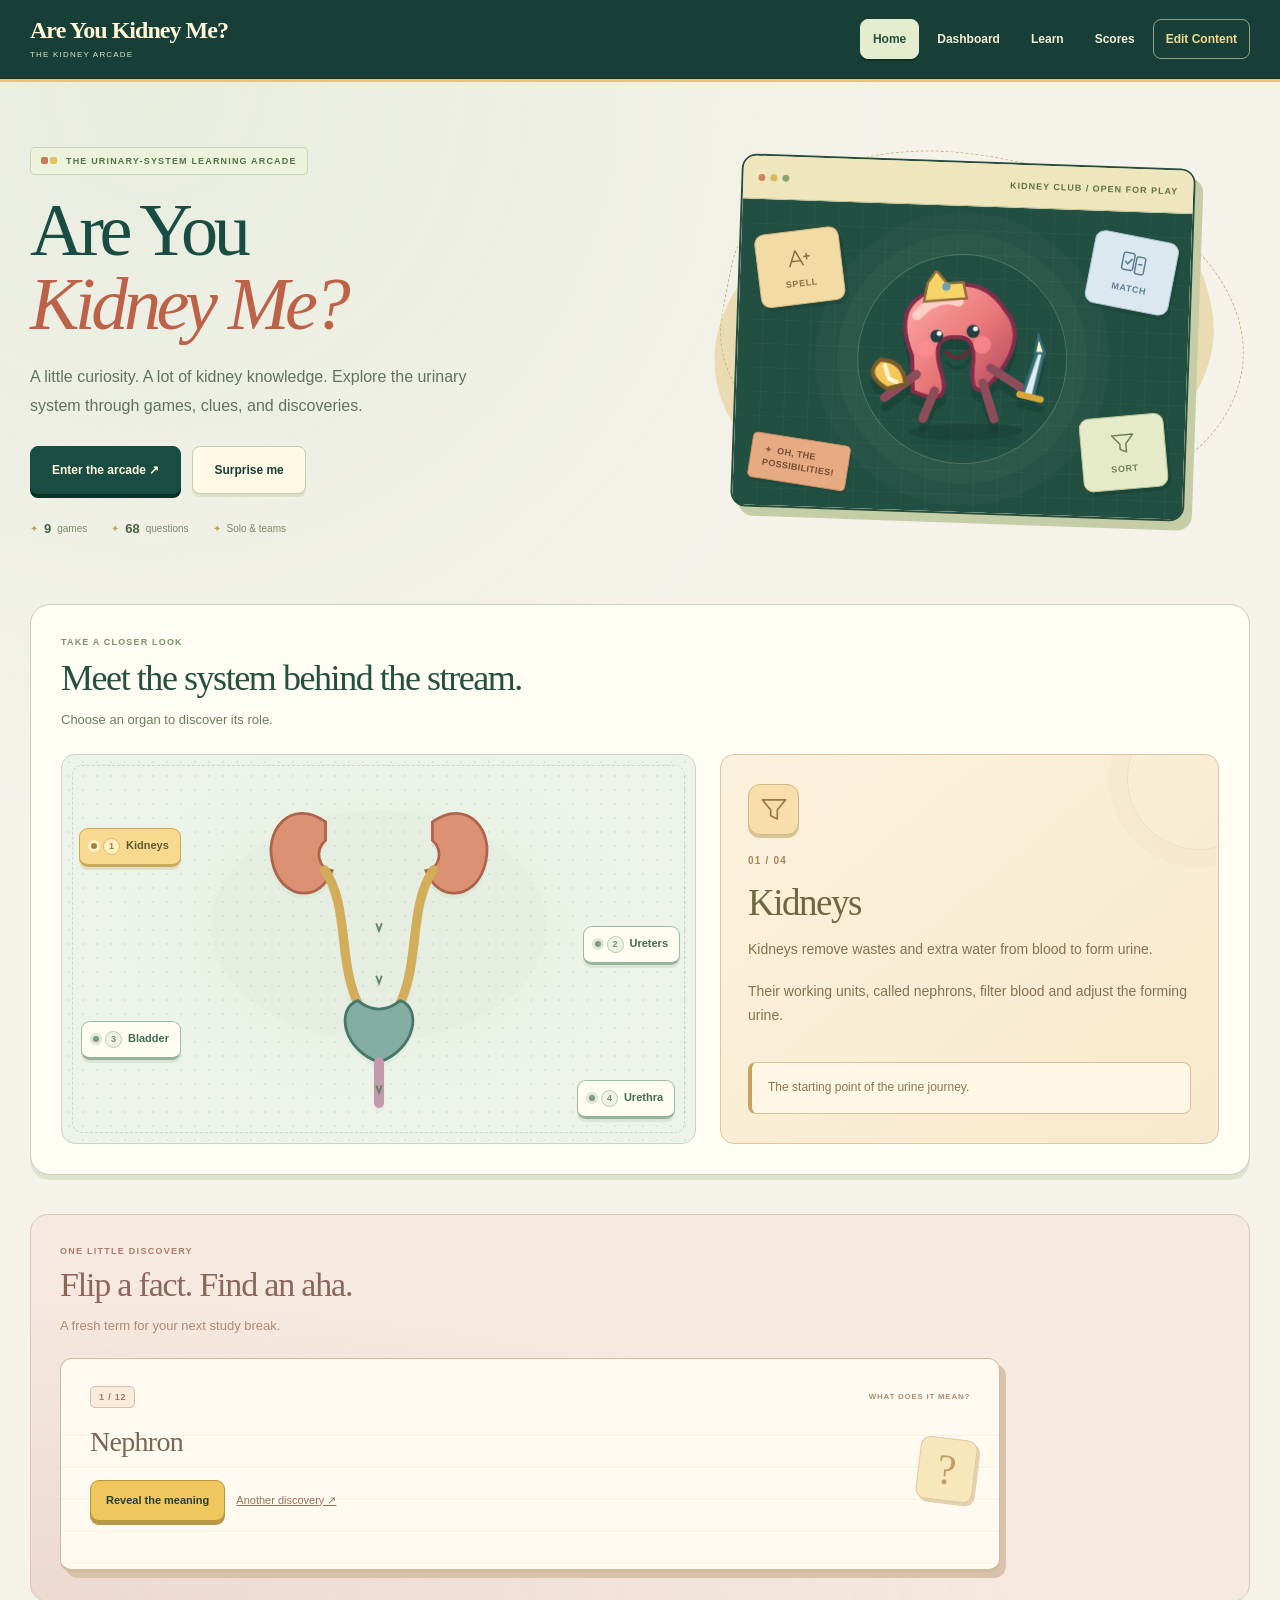
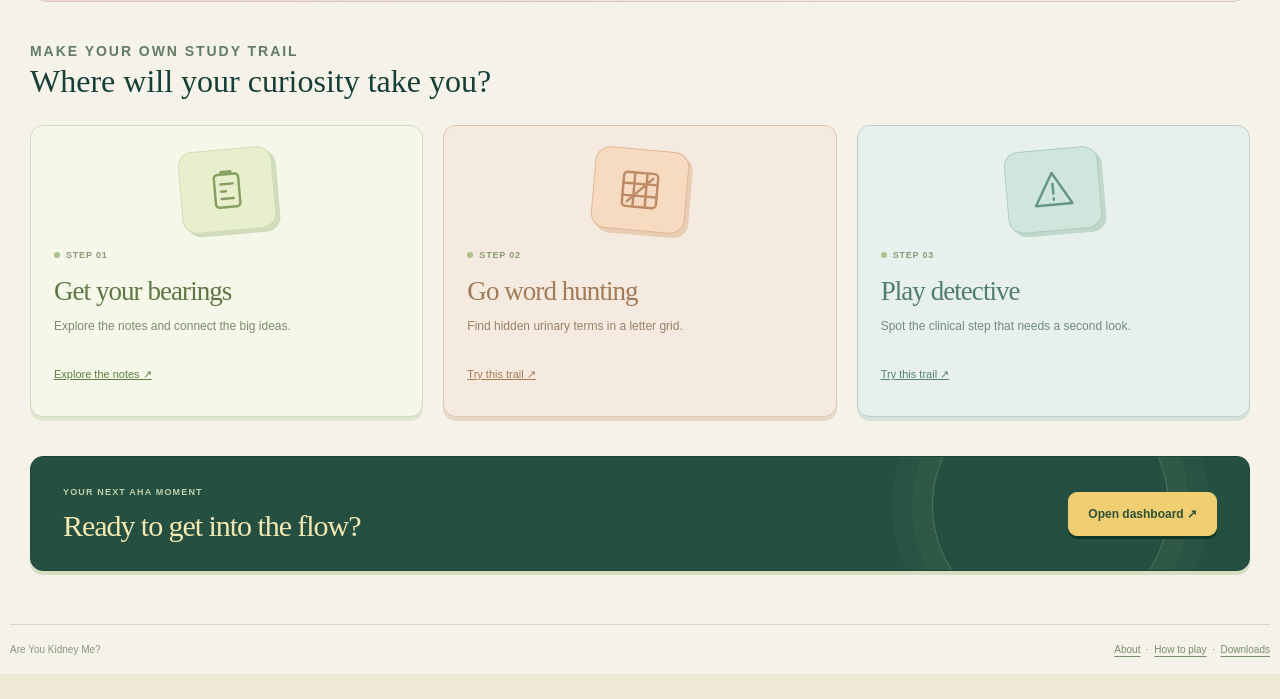
==== commit 0daaeea7: "Add discovery homepage, named solo play, classic word search, and portable CI transfer kit" ====
--- a/index.html
+++ b/index.html
@@ -1 +1 @@
-<!doctype html><html lang="en"><head><meta charset="utf-8"><meta name="viewport" content="width=device-width,initial-scale=1"><meta name="theme-color" content="#173f37"><meta name="description" content="An editable urinary-system game hub for solo practice and simple classroom play."><title>Are You Kidney Me? — The Kidney Arcade</title><link rel="stylesheet" href="style.css?v=5"><link rel="stylesheet" href="editor.css?v=5"></head><body data-site-mode="multipage" data-start-view="home"><a class="skip" href="#main">Skip to content</a><div id="app"><p class="loading">Opening the kidney arcade…</p></div><dialog id="modal" aria-label="Game information"></dialog><script src="content.js?v=5"></script><script src="assets.js?v=5"></script><script src="engine.js?v=5"></script><script src="run.js?v=5"></script><script src="memory.js?v=5"></script><script src="activities.js?v=5"></script><script src="zip.js?v=5"></script><script src="editor.js?v=5"></script><script src="downloads.js?v=5"></script><script src="bundle.js?v=5"></script><script src="app.js?v=5"></script><noscript>Enable JavaScript to play or edit this website.</noscript></body></html>
+<!doctype html><html lang="en"><head><meta charset="utf-8"><meta name="viewport" content="width=device-width,initial-scale=1"><meta name="theme-color" content="#173f37"><meta name="description" content="An editable urinary-system game hub for solo practice and simple classroom play."><title>Are You Kidney Me? — The Kidney Arcade</title><link rel="stylesheet" href="style.css?v=6"><link rel="stylesheet" href="editor.css?v=6"></head><body data-site-mode="multipage" data-start-view="home"><a class="skip" href="#main">Skip to content</a><div id="app"><p class="loading">Opening the kidney arcade…</p></div><dialog id="modal" aria-label="Game information"></dialog><script src="content.js?v=6"></script><script src="assets.js?v=6"></script><script src="engine.js?v=6"></script><script src="run.js?v=6"></script><script src="memory.js?v=6"></script><script src="activities.js?v=6"></script><script src="wordsearch.js?v=6"></script><script src="zip.js?v=6"></script><script src="editor.js?v=6"></script><script src="downloads.js?v=6"></script><script src="bundle.js?v=6"></script><script src="app.js?v=6"></script><noscript>Enable JavaScript to play or edit this website.</noscript></body></html>
--- a/style.css
+++ b/style.css
@@ -127,3 +127,35 @@
 .brand{text-decoration:none;display:inline-block}.brand:hover{color:#fff8de}.nav a{display:inline-flex;align-items:center;justify-content:center;text-decoration:none;font-weight:700;line-height:1.2}
 .home-title-line:first-child{color:var(--home-teal);font-style:normal}.orbit-card small{font-size:inherit;letter-spacing:.07em}.scene-dots{font-style:normal}
 div.home-preview-card::after{content:none}div.home-preview-card:hover{transform:none;box-shadow:0 4px 0 #dde2cc}.home-bottom-cta .eyebrow{font-size:calc(9px * var(--font-scale));letter-spacing:.13em;color:#becfa9;margin-bottom:9px}.home-bottom-cta h2:last-child{margin-bottom:0}.dashboard-run-card.featured-run::before,.dashboard-run-card.featured-run::after{content:none}.dashboard-run-card .eyebrow{font-size:calc(8px * var(--font-scale));letter-spacing:.1em;margin:0 0 7px;color:#7e9268}.dashboard-run-card .run-preview{position:static;padding:0}
+
+/* Discovery homepage: organ explorer, curiosity cards and guided trails. */
+.home-explorer{--discovery-teal:#234e42;position:relative;margin:12px 0 39px;padding:30px;border:1px solid #c6d3bd;border-radius:20px;background:#fffdf4;box-shadow:0 5px 0 #dde3cd;overflow:hidden}
+.explorer-heading{position:relative;z-index:1;display:flex;align-items:flex-end;justify-content:space-between;gap:20px;margin-bottom:23px}.explorer-heading .eyebrow{font-size:calc(9px * var(--font-scale));letter-spacing:.13em;color:#7e926d;margin:0 0 9px}.explorer-heading h2{font:normal calc(36px * var(--font-scale))/1.08 Georgia,serif;letter-spacing:-.04em;margin:0;color:#244f41}.explorer-heading p{max-width:440px;font-size:calc(13px * var(--font-scale));line-height:1.65;color:#6a7d62;margin:8px 0 0}
+.explorer-layout{display:grid;grid-template-columns:minmax(0,1.12fr) minmax(0,.88fr);gap:24px;align-items:stretch;min-width:0}.urinary-map{position:relative;isolation:isolate;min-width:0;min-height:390px;display:grid;place-items:center;padding:19px;border:1px solid #c3d6ca;border-radius:14px;background:radial-gradient(ellipse at 50% 44%,#e5eee1 0,#e5eee1 37%,#eaf2e6 38%,#edf3e8 62%);overflow:hidden}.urinary-map::before{content:"";position:absolute;inset:10px;z-index:-1;border:1px dashed #a7c3b388;border-radius:10px;pointer-events:none}.urinary-map::after{content:"";position:absolute;inset:0;z-index:-2;background-image:radial-gradient(#91b39b35 .8px,transparent .8px);background-size:14px 14px;pointer-events:none}.urinary-map>svg,.urinary-map .anatomy-svg{display:block;width:min(78%,320px);max-height:350px;height:350px;overflow:visible;filter:drop-shadow(0 4px 0 #b7cbb42b)}
+.organ-hotspot{position:absolute;z-index:2;display:flex;align-items:center;justify-content:center;gap:6px;min-height:39px;max-width:132px;padding:9px 11px;border:1px solid #9ebaaa;border-bottom:3px solid #98b39c;border-radius:9px;background:#fffdf2;color:#416a54;box-shadow:0 3px 0 #b8cbb557;font:700 calc(11px * var(--font-scale))/1.2 Arial,sans-serif;cursor:pointer;transition:transform .13s,background-color .13s,border-color .13s;overflow-wrap:anywhere}.organ-hotspot::before{content:"";width:6px;height:6px;flex:none;border-radius:50%;background:#7e9d82;box-shadow:0 0 0 3px #dce7d5}.organ-hotspot:hover{transform:translateY(-2px);background:#f5f8e9;border-color:#668f75}.organ-hotspot[aria-pressed="true"],.organ-hotspot.is-active,.organ-hotspot.active{background:#f8d990;color:#5d5b32;border-color:#c9a95b;box-shadow:0 3px 0 #c7b57c55;transform:translateY(-2px)}.organ-hotspot[aria-pressed="true"]::before,.organ-hotspot.is-active::before,.organ-hotspot.active::before{background:#a28439;box-shadow:0 0 0 3px #fff2c6}.organ-hotspot:focus-visible{outline:3px solid #476c5b;outline-offset:3px}.organ-hotspot[data-organ="kidneys"],.organ-hotspot[data-organ="kidney"]{left:17px;top:75px}.organ-hotspot[data-organ="ureters"],.organ-hotspot[data-organ="ureter"]{right:15px;top:171px}.organ-hotspot[data-organ="bladder"]{left:19px;bottom:83px}.organ-hotspot[data-organ="urethra"]{right:20px;bottom:24px}
+.organ-info{position:relative;min-width:0;display:flex;flex-direction:column;padding:29px 27px;border:1px solid #dcc5a6;border-radius:14px;background:linear-gradient(140deg,#fcf1dc,#f7e9cc);overflow:hidden}.organ-info::before{content:"";position:absolute;width:142px;height:142px;border:1px solid #dccbb366;border-radius:50%;right:-53px;top:-49px;box-shadow:0 0 0 18px #e8d7b72b;pointer-events:none}.organ-number{font:700 calc(10px * var(--font-scale))/1 Arial,sans-serif;letter-spacing:.12em;color:#a3875e;margin-bottom:17px}.organ-icon{display:inline-grid;place-items:center;width:51px;height:51px;border:1px solid #d0b881;border-radius:12px;background:#f7deaa;color:#967743;margin-bottom:21px;box-shadow:0 3px 0 #d6c596}.organ-icon svg{display:block;width:30px;height:30px}.organ-info h3{position:relative;font:normal calc(37px * var(--font-scale))/1.08 Georgia,serif;letter-spacing:-.04em;color:#6e6742;margin:0 0 15px}.organ-info>p,.organ-info .organ-description{position:relative;color:#827352;font-size:calc(14px * var(--font-scale));line-height:1.75;margin:0 0 17px}.organ-fact{position:relative;padding:15px 16px;margin-top:auto;border:1px solid #d7c39a;border-left:4px solid #c7a35b;border-radius:8px;background:#fff7e6;color:#8b764d;font-size:calc(12px * var(--font-scale));line-height:1.65}.organ-fact strong{display:block;color:#826c43;font-size:calc(9px * var(--font-scale));text-transform:uppercase;letter-spacing:.09em;margin-bottom:7px}.organ-info .text-button{align-self:flex-start;color:#867040;font-size:calc(11px * var(--font-scale));padding:6px 0;margin-top:13px}
+.home-fact-deck{position:relative;margin:0 0 38px;padding:29px;border:1px solid #d7c8bd;border-radius:18px;background:radial-gradient(ellipse at 0 100%,#edd9cf,transparent 60%),#f6e9df;overflow:hidden}.home-fact-deck .section-top{margin:0 0 20px}.home-fact-deck .eyebrow{color:#aa7d6d;font-size:calc(9px * var(--font-scale));margin:0 0 8px}.home-fact-deck h2{color:#8b675b;font:normal calc(34px * var(--font-scale))/1.12 Georgia,serif;letter-spacing:-.035em;margin:0}.fact-card{position:relative;isolation:isolate;max-width:940px;min-width:0;min-height:214px;padding:27px 29px 24px;border:1px solid #d2baa0;border-bottom-width:3px;border-radius:12px;background:#fffaf0;box-shadow:6px 6px 0 #d8c2ac;overflow:hidden}.fact-card::before{content:"";position:absolute;left:0;right:0;top:45px;bottom:0;z-index:-1;background:repeating-linear-gradient(transparent 0,transparent 30px,#d6c7b32e 31px,#d6c7b32e 32px);pointer-events:none}.fact-number{display:inline-flex;align-items:center;gap:7px;padding:5px 8px;margin-bottom:16px;border:1px solid #d5bfb0;border-radius:5px;color:#a07c67;background:#fbebdb;font-size:calc(9px * var(--font-scale));font-weight:700;letter-spacing:.09em}.fact-card h3,.fact-question{font:normal calc(28px * var(--font-scale))/1.3 Georgia,serif;color:#7d6651;letter-spacing:-.025em;margin:0 0 19px;max-width:760px}.fact-card>p{font-size:calc(15px * var(--font-scale));line-height:1.65;color:#8c775e;margin:0 0 16px}.fact-answer{padding:17px 19px;margin:15px 0 18px;border:1px solid #b8caa8;border-radius:8px;background:#edf4e1;color:#5f7951;font-size:calc(14px * var(--font-scale));line-height:1.7;animation:discovery-reveal .2s ease-out}.fact-answer[hidden]{display:none}.fact-answer strong{color:#416545}.fact-answer p{margin:0;line-height:inherit;font-size:inherit}.fact-card .actions{display:flex;align-items:center;gap:11px;flex-wrap:wrap;margin-top:19px}.fact-card .btn,.fact-card button.fact-reveal,.fact-reveal button{min-height:41px;font-size:calc(11px * var(--font-scale));padding:10px 15px}.fact-card .text-button{font-size:calc(11px * var(--font-scale));padding:8px 0;color:#997356}.home-fact-deck .fact-footer{margin:17px 0 0;color:#ab8772;font-size:calc(10px * var(--font-scale));line-height:1.6}
+.home-trail{display:grid;grid-template-columns:repeat(3,minmax(0,1fr));gap:20px;margin:0 0 39px;min-width:0}.home-trail>.section-top,.home-trail>.trail-heading,.home-trail>header,.home-trail>h2,.home-trail>p,.home-trail>.eyebrow{grid-column:1/-1}.home-trail>.section-top{margin-bottom:0}.home-trail .trail-grid{grid-column:1/-1;display:grid;grid-template-columns:repeat(3,minmax(0,1fr));gap:20px}.trail-card{position:relative;min-width:0;display:flex;align-items:flex-start;flex-direction:column;padding:23px;border:1px solid #d0dcc1;border-radius:13px;background:#f5f8e9;box-shadow:0 4px 0 #dfe5cf;overflow:hidden}.trail-card:nth-of-type(2){background:#f5eadf;border-color:#ddc7b2;box-shadow:0 4px 0 #e7d8c8}.trail-card:nth-of-type(3){background:#e8f0ed;border-color:#bdd1c8;box-shadow:0 4px 0 #d5e2d9}.trail-step{display:inline-flex;align-items:center;gap:6px;position:relative;z-index:1;color:#8b9a74;font:700 calc(9px * var(--font-scale))/1 Arial,sans-serif;letter-spacing:.09em;margin-bottom:16px}.trail-step::before{content:"";display:block;width:6px;height:6px;background:#acc389;border-radius:50%}.trail-art{align-self:center;display:grid;place-items:center;width:94px;height:82px;flex:none;margin:0 0 20px;border:1px solid #d2ddb7;border-radius:15px;background:#e7efcd;color:#86a061;transform:rotate(-5deg);box-shadow:4px 4px 0 #d0dcbb}.trail-card:nth-of-type(2) .trail-art{color:#bd8c66;background:#f6dbc1;border-color:#e0b995;transform:rotate(5deg);box-shadow:4px 4px 0 #e7cdb4}.trail-card:nth-of-type(3) .trail-art{color:#649586;background:#d0e6dc;border-color:#adcdbf;box-shadow:4px 4px 0 #bfd8ca}.trail-art svg{width:44px;height:44px}.trail-card h3{font:normal calc(27px * var(--font-scale))/1.12 Georgia,serif;letter-spacing:-.035em;color:#5e7745;margin:0 0 10px}.trail-card:nth-of-type(2) h3{color:#a17b59}.trail-card:nth-of-type(3) h3{color:#507d6e}.trail-card p{font-size:calc(12px * var(--font-scale));line-height:1.7;color:#7c8b6a;margin:0 0 19px;max-width:38ch}.trail-card:nth-of-type(2) p{color:#9a8167}.trail-card:nth-of-type(3) p{color:#6f8b7d}.trail-card .btn,.trail-card .text-button{font-size:calc(11px * var(--font-scale));margin-top:auto;min-height:38px}.trail-card .text-button{padding:7px 0;color:#607c42}.trail-card:nth-of-type(2) .text-button{color:#a67b51}.trail-card:nth-of-type(3) .text-button{color:#56816e}.home-trail :is(button,a).trail-card:hover{transform:translateY(-2px)}
+/* Classic word-search board, kept distinct from the word-tile game. */
+.game-card[data-game="wordsearch"]{--game-color:#98657f;--game-tint:#eee0e9}.challenge[data-game="wordsearch"]{--board-color:#a46e88}.preview-wordsearch{color:#98657f;background:#eee0e9}.preview-wordsearch .mini-letter-grid{display:grid;grid-template-columns:repeat(4,20px);gap:4px;transform:rotate(-4deg)}.preview-wordsearch .mini-letter-grid span{display:grid;place-items:center;width:20px;height:20px;border:1px solid #c4a9b9;border-radius:3px;background:#fff9ef;color:#996d86;font-size:10px;font-weight:700}.preview-wordsearch .mini-letter-grid span.is-found{background:#d0ddb8;border-color:#acbe8e;color:#66804f}
+.ws-status{display:flex;justify-content:space-between;align-items:center;flex-wrap:wrap;gap:10px;padding:12px 15px;margin:0 0 18px;border:1px solid #d5bdd0;border-radius:8px;background:#f7eef5;color:#987c91;font-size:calc(11px * var(--font-scale));line-height:1.5}.ws-status strong{font-size:inherit;color:#87637c}.ws-layout,.wordsearch-layout{display:grid;grid-template-columns:minmax(0,1fr) minmax(200px,.46fr);gap:22px;align-items:start;min-width:0}.ws-grid-wrap{min-width:0;max-width:100%;overflow-x:auto;padding:0 0 8px;scrollbar-width:thin;scrollbar-color:#b6a1b3 #f3e9f0}.ws-grid,.wordsearch-grid{display:grid;grid-template-columns:repeat(var(--ws-size,10),minmax(26px,1fr));gap:3px;width:100%;min-width:calc(var(--ws-size,10) * 29px + 26px);max-width:620px;padding:13px;border:1px solid #c8b3c3;border-bottom:4px solid #bda4b7;border-radius:11px;background:#e9deea;box-shadow:inset 0 0 0 4px #f6edf3;user-select:none;-webkit-user-select:none}.ws-cell{appearance:none;display:grid;place-items:center;min-width:0;width:100%;min-height:26px;aspect-ratio:1;padding:0;border:1px solid #d5c5d1;border-radius:4px;background:#fffaf0;color:#79657a;font:700 calc(15px * var(--font-scale))/1 Arial,sans-serif;cursor:pointer;touch-action:manipulation;box-shadow:0 2px 0 #cebece;transition:background-color .12s,border-color .12s,transform .12s}.ws-cell:hover{background:#fff0c4;border-color:#d4bc7e;transform:translateY(-1px)}.ws-cell.is-selected{color:#796535;background:#f5d68e;border-color:#bb9a4c;box-shadow:0 2px 0 #bea567}.ws-cell.is-found,.ws-cell.is-revealed{color:#557447;background:#d9e9c6;border-color:#a6bd8c;box-shadow:0 2px 0 #b4c6a0}.ws-cell.is-found.is-selected{background:#c6e2b1;border-color:#84a76a}.ws-cell:focus-visible{outline:3px solid #985f80;outline-offset:-2px;z-index:1}.ws-cell:disabled{opacity:1;cursor:default}.ws-word-list,.wordsearch-list{list-style:none;padding:0;margin:0;display:grid;gap:11px;min-width:0}.ws-word{display:flex;align-items:flex-start;gap:10px;min-width:0;padding:14px 13px;border:1px solid #d7c3d2;border-radius:9px;background:#fcf5f9;color:#9b8094;line-height:1.55}.ws-word-check{display:grid;place-items:center;flex:none;min-width:20px;width:20px;height:20px;margin-top:1px;border:1px solid #ccb5c5;border-radius:50%;color:#a28b9c;background:#fffaf0;font-size:11px}.ws-word strong{display:block;margin:0 0 5px;color:#8c6c84;font-size:calc(12px * var(--font-scale));overflow-wrap:anywhere}.ws-word p{margin:0;color:#a08d9a;font-size:calc(11px * var(--font-scale));line-height:1.65;overflow-wrap:anywhere}.ws-word.is-found{background:#eff5e6;border-color:#c0d3aa}.ws-word.is-found strong{color:#668153}.ws-word.is-found p{color:#8b9b77}.ws-word.is-found .ws-word-check{background:#8fac71;border-color:#8fac71;color:#fffcef}.ws-feedback{padding:16px 18px;margin:19px 0 0;border-left:4px solid #d0ab6d;border-radius:0 9px 9px 0;background:#fbf0d9;color:#9a825a;font-size:calc(13px * var(--font-scale));line-height:1.7}.ws-feedback h3{font-size:calc(16px * var(--font-scale));color:inherit;margin:0 0 7px;line-height:1.4}.ws-feedback p{font-size:inherit;line-height:inherit;margin:0}.ws-feedback.good{background:#eef5df;border-color:#9fbd75;color:#68834c}.ws-feedback.wrong{background:#fcf1de;border-color:#d1b27e;color:#9b835b}.ws-review{display:grid;gap:12px}.ws-review-word{display:flex;gap:13px;align-items:flex-start;padding:15px;border:1px solid #c9d8b9;border-radius:9px;background:#f0f6e6;color:#7b9366}.ws-review-word>span{display:grid;place-items:center;width:25px;height:25px;flex:none;border-radius:50%;background:#bad09f;color:#fffef3;font-size:14px}.ws-review-word p{margin:0;font-size:calc(13px * var(--font-scale));line-height:1.7}.ws-review-word strong{color:#5f7c49}
+.solo-form{max-width:430px;margin:19px 0 3px}.solo-form label{display:block;margin:0 0 9px;color:#526f49;font-size:calc(13px * var(--font-scale));font-weight:700}.solo-form input{display:block;width:100%;min-height:50px;padding:13px 15px;border:2px solid #b7cba3;border-radius:9px;background:#fffef6;color:#315a43;font:normal calc(16px * var(--font-scale))/1.4 Arial,sans-serif}.solo-form input:focus{outline:3px solid #f0d890;outline-offset:2px;border-color:#84a06c}.solo-form .btn{min-height:43px;font-size:calc(12px * var(--font-scale));margin-top:17px}.solo-form .form-hint{margin:9px 0 0;font-size:calc(11px * var(--font-scale));line-height:1.55;color:#8b997b}.player-avatar-preview{display:grid;place-items:center;width:54px;height:54px;margin:0 0 17px;border:1px solid #c6b378;border-radius:14px;background:linear-gradient(140deg,#f4d88c,#e9c783);color:#8a763c;font:700 23px/1 Georgia,serif;box-shadow:0 3px 0 #d8dabb;transform:rotate(-3deg)}
+@keyframes discovery-reveal{from{transform:translateY(5px);opacity:.4}to{transform:none;opacity:1}}
+@media(max-width:1120px){.home-explorer{padding:26px}.explorer-heading h2{font-size:calc(33px * var(--font-scale))}.explorer-layout{gap:20px;grid-template-columns:minmax(0,1.06fr) minmax(0,.94fr)}.urinary-map{min-height:370px}.organ-hotspot{font-size:calc(10px * var(--font-scale));max-width:113px;padding:9px}.organ-hotspot[data-organ="kidneys"],.organ-hotspot[data-organ="kidney"]{left:12px;top:73px}.organ-hotspot[data-organ="ureters"],.organ-hotspot[data-organ="ureter"]{right:12px;top:165px}.organ-hotspot[data-organ="bladder"]{left:13px;bottom:79px}.organ-hotspot[data-organ="urethra"]{right:13px;bottom:25px}.organ-info{padding:25px 23px}.organ-info h3{font-size:calc(34px * var(--font-scale))}.organ-info>p{font-size:calc(13px * var(--font-scale))}.organ-fact{font-size:calc(11px * var(--font-scale));padding:13px}.trail-card{padding:21px}.trail-card h3{font-size:calc(25px * var(--font-scale))}.ws-layout,.wordsearch-layout{grid-template-columns:minmax(0,1fr) minmax(190px,.45fr);gap:18px}}
+@media(max-width:950px){.home-explorer{padding:24px;margin-bottom:31px}.explorer-heading{display:block;margin-bottom:21px}.explorer-heading h2{font-size:calc(32px * var(--font-scale))}.explorer-heading p{font-size:calc(12px * var(--font-scale));max-width:620px}.explorer-layout{grid-template-columns:minmax(0,1fr) minmax(0,1fr);gap:18px}.urinary-map{min-height:355px;padding:15px}.urinary-map>svg,.urinary-map .anatomy-svg{height:315px;max-height:315px;width:82%}.organ-hotspot{font-size:calc(9px * var(--font-scale));max-width:98px;min-height:35px;padding:8px;gap:5px}.organ-hotspot::before{width:5px;height:5px;box-shadow:0 0 0 2px #dce7d5}.organ-hotspot[data-organ="kidneys"],.organ-hotspot[data-organ="kidney"]{left:9px;top:72px}.organ-hotspot[data-organ="ureters"],.organ-hotspot[data-organ="ureter"]{right:9px;top:152px}.organ-hotspot[data-organ="bladder"]{left:10px;bottom:72px}.organ-hotspot[data-organ="urethra"]{right:10px;bottom:24px}.organ-info{padding:23px 21px}.organ-number{font-size:calc(9px * var(--font-scale));margin-bottom:14px}.organ-icon{width:45px;height:45px;margin-bottom:19px}.organ-info h3{font-size:calc(31px * var(--font-scale));margin-bottom:13px}.organ-info>p{font-size:calc(12px * var(--font-scale));margin-bottom:14px}.organ-fact{padding:12px;font-size:calc(10px * var(--font-scale))}.home-fact-deck{padding:25px;margin-bottom:31px}.home-fact-deck h2{font-size:calc(31px * var(--font-scale))}.fact-card{padding:24px}.fact-card h3,.fact-question{font-size:calc(25px * var(--font-scale))}.fact-answer{font-size:calc(13px * var(--font-scale))}.home-trail,.home-trail .trail-grid{gap:16px}.trail-card{padding:21px 19px}.trail-card h3{font-size:calc(23px * var(--font-scale))}.trail-card p{font-size:calc(11px * var(--font-scale))}.trail-art{width:80px;height:73px}.trail-art svg{width:37px;height:37px}.ws-layout,.wordsearch-layout{grid-template-columns:minmax(0,1fr) minmax(170px,.45fr);gap:15px}.ws-grid,.wordsearch-grid{padding:11px;min-width:calc(var(--ws-size,10) * 29px + 22px)}.ws-word{padding:12px 10px;gap:8px}.ws-word-check{width:17px;min-width:17px;height:17px;font-size:10px}.ws-word strong{font-size:calc(11px * var(--font-scale))}.ws-word p{font-size:calc(10px * var(--font-scale))}}
+@media(max-width:700px){.explorer-layout{grid-template-columns:minmax(0,1fr);gap:17px}.urinary-map{min-height:360px}.urinary-map>svg,.urinary-map .anatomy-svg{width:75%;height:322px;max-height:322px}.organ-hotspot{font-size:calc(11px * var(--font-scale));max-width:125px;min-height:39px;padding:9px 12px}.organ-hotspot[data-organ="kidneys"],.organ-hotspot[data-organ="kidney"]{left:20px;top:75px}.organ-hotspot[data-organ="ureters"],.organ-hotspot[data-organ="ureter"]{right:20px;top:161px}.organ-hotspot[data-organ="bladder"]{left:22px;bottom:76px}.organ-hotspot[data-organ="urethra"]{right:22px;bottom:25px}.organ-info{padding:24px}.organ-icon{position:absolute;right:23px;top:22px;margin:0}.organ-number{margin:0 0 16px}.organ-info h3{font-size:calc(34px * var(--font-scale));padding-right:54px}.organ-info>p{font-size:calc(13px * var(--font-scale));max-width:620px}.organ-fact{font-size:calc(12px * var(--font-scale));margin-top:3px}.organ-fact strong{font-size:calc(9px * var(--font-scale))}.home-trail,.home-trail .trail-grid{grid-template-columns:repeat(3,minmax(0,1fr));gap:13px}.trail-card{padding:20px 17px}.trail-card h3{font-size:calc(23px * var(--font-scale))}.trail-card p{font-size:calc(11px * var(--font-scale))}.trail-art{width:74px;height:66px}.trail-card .btn,.trail-card .text-button{font-size:calc(10px * var(--font-scale))}.ws-layout,.wordsearch-layout{grid-template-columns:minmax(0,1fr);gap:15px}.ws-grid-wrap{max-width:100%}.ws-grid,.wordsearch-grid{max-width:none}.ws-word-list,.wordsearch-list{grid-template-columns:repeat(3,minmax(0,1fr));gap:9px}.ws-word{display:block;padding:13px 12px}.ws-word-check{margin-bottom:8px}.ws-word strong{font-size:calc(11px * var(--font-scale))}.ws-word p{font-size:calc(10px * var(--font-scale))}}
+@media(max-width:540px){.home-explorer{padding:21px 17px;border-radius:14px;margin:7px 0 27px;box-shadow:0 4px 0 #dde3cd}.explorer-heading{margin-bottom:17px}.explorer-heading .eyebrow{font-size:calc(8px * var(--font-scale));margin-bottom:8px}.explorer-heading h2{font-size:calc(29px * var(--font-scale))}.explorer-heading p{font-size:calc(11px * var(--font-scale));line-height:1.7;margin-top:9px}.urinary-map{min-height:326px;padding:12px;border-radius:11px}.urinary-map::before{inset:8px;border-radius:8px}.urinary-map>svg,.urinary-map .anatomy-svg{width:80%;height:299px;max-height:299px}.organ-hotspot{font-size:calc(9px * var(--font-scale));max-width:103px;min-height:36px;padding:8px;gap:5px;border-radius:7px}.organ-hotspot[data-organ="kidneys"],.organ-hotspot[data-organ="kidney"]{left:9px;top:68px}.organ-hotspot[data-organ="ureters"],.organ-hotspot[data-organ="ureter"]{right:9px;top:144px}.organ-hotspot[data-organ="bladder"]{left:10px;bottom:64px}.organ-hotspot[data-organ="urethra"]{right:10px;bottom:20px}.organ-info{padding:23px 19px;border-radius:11px}.organ-number{font-size:calc(8px * var(--font-scale));margin-bottom:14px}.organ-icon{width:39px;height:39px;right:19px;top:20px;border-radius:9px}.organ-icon svg{width:24px;height:24px}.organ-info h3{font-size:calc(31px * var(--font-scale));padding-right:44px;margin-bottom:12px}.organ-info>p{font-size:calc(12px * var(--font-scale));line-height:1.7;margin-bottom:14px}.organ-fact{font-size:calc(11px * var(--font-scale));padding:12px;line-height:1.65}.organ-fact strong{font-size:calc(8px * var(--font-scale));margin-bottom:6px}.home-fact-deck{padding:22px 17px 23px;margin-bottom:28px;border-radius:13px}.home-fact-deck h2{font-size:calc(29px * var(--font-scale))}.fact-card{padding:22px 19px 21px;min-height:215px;border-radius:9px;box-shadow:4px 4px 0 #d8c2ac}.fact-number{font-size:calc(8px * var(--font-scale));padding:5px 7px;margin-bottom:15px}.fact-card h3,.fact-question{font-size:calc(24px * var(--font-scale));line-height:1.3;margin-bottom:16px}.fact-card>p{font-size:calc(13px * var(--font-scale))}.fact-answer{padding:14px;font-size:calc(12px * var(--font-scale));line-height:1.7}.fact-card .actions{gap:9px}.fact-card .btn,.fact-card button.fact-reveal,.fact-reveal button{font-size:calc(10px * var(--font-scale));padding:10px 12px;min-height:39px}.home-trail,.home-trail .trail-grid{grid-template-columns:minmax(0,1fr);gap:14px;margin-bottom:28px}.home-trail .trail-grid{margin-bottom:0}.home-trail>.section-top{margin-bottom:2px}.trail-card{padding:23px 22px}.trail-step{font-size:calc(9px * var(--font-scale));margin-bottom:15px}.trail-art{position:absolute;right:20px;top:24px;width:67px;height:62px;margin:0;opacity:.8}.trail-art svg{width:32px;height:32px}.trail-card h3{font-size:calc(28px * var(--font-scale));max-width:70%;min-height:31px;margin-bottom:11px}.trail-card p{font-size:calc(12px * var(--font-scale));max-width:70%;margin-bottom:14px}.trail-card .btn,.trail-card .text-button{font-size:calc(11px * var(--font-scale))}.ws-status{padding:10px 12px;font-size:calc(10px * var(--font-scale));margin-bottom:15px}.ws-grid,.wordsearch-grid{gap:3px;padding:10px;border-radius:8px;min-width:calc(var(--ws-size,10) * 29px + 20px)}.ws-cell{font-size:calc(13px * var(--font-scale));min-height:26px;border-radius:3px}.ws-word-list,.wordsearch-list{grid-template-columns:minmax(0,1fr);gap:9px}.ws-word{display:flex;gap:10px;padding:12px}.ws-word-check{width:20px;min-width:20px;height:20px;margin:1px 0 0}.ws-word strong{font-size:calc(12px * var(--font-scale))}.ws-word p{font-size:calc(11px * var(--font-scale))}.ws-feedback{padding:14px 15px;font-size:calc(12px * var(--font-scale))}.ws-feedback h3{font-size:calc(15px * var(--font-scale))}.ws-review-word{padding:13px 12px;gap:10px}.ws-review-word p{font-size:calc(12px * var(--font-scale))}.solo-form{margin-top:17px}.solo-form label{font-size:calc(12px * var(--font-scale))}.solo-form input{font-size:calc(16px * var(--font-scale));min-height:48px}.solo-form .btn{font-size:calc(11px * var(--font-scale));min-height:42px}.player-avatar-preview{width:48px;height:48px;font-size:21px}}
+@media(max-width:360px){.home-explorer{padding:19px 13px}.explorer-heading h2{font-size:calc(27px * var(--font-scale))}.urinary-map{min-height:305px;padding:9px}.urinary-map>svg,.urinary-map .anatomy-svg{height:278px;max-height:278px;width:84%}.organ-hotspot{font-size:calc(8px * var(--font-scale));max-width:92px;padding:7px;min-height:34px}.organ-hotspot[data-organ="kidneys"],.organ-hotspot[data-organ="kidney"]{left:6px;top:65px}.organ-hotspot[data-organ="ureters"],.organ-hotspot[data-organ="ureter"]{right:6px;top:134px}.organ-hotspot[data-organ="bladder"]{left:7px;bottom:60px}.organ-hotspot[data-organ="urethra"]{right:7px;bottom:19px}.organ-info{padding:21px 17px}.organ-info h3{font-size:calc(29px * var(--font-scale))}.organ-info>p{font-size:calc(11px * var(--font-scale))}.organ-fact{font-size:calc(10px * var(--font-scale))}.home-fact-deck{padding:20px 13px}.fact-card{padding:21px 16px}.fact-card h3,.fact-question{font-size:calc(22px * var(--font-scale))}.trail-card{padding:21px 18px}.trail-card h3{font-size:calc(25px * var(--font-scale))}.trail-card p{font-size:calc(11px * var(--font-scale))}.trail-art{width:58px;height:55px;right:17px;top:23px}.trail-art svg{width:28px;height:28px}}
+@media(prefers-reduced-motion:reduce){.organ-hotspot,.ws-cell{transition:none}.organ-hotspot:hover,.ws-cell:hover,.home-trail :is(button,a).trail-card:hover{transform:none}.fact-answer{animation:none}}
+
+/* Align the final discovery markup and long solo-player names. */
+.explorer-heading{display:block}.explorer-heading h2{max-width:850px}.explorer-heading>p:last-child{max-width:680px;margin-top:11px}.organ-hotspot>span{display:grid;place-items:center;width:17px;height:17px;flex:none;border:1px solid #bdcdb2;border-radius:50%;background:#edf3e0;color:#7a916c;font-size:9px;line-height:1}.organ-hotspot[aria-pressed="true"]>span{background:#fff0c0;border-color:#d5b873;color:#9b7f3f}.organ-info .organ-fact{line-height:1.65}
+.home-fact-deck>div:first-child:not(.fact-card){max-width:780px;margin-bottom:22px}.home-fact-deck>div:first-child>p:last-child{font-size:calc(13px * var(--font-scale));color:#ac8a76;line-height:1.65;margin:11px 0 0}.fact-label{float:right;display:inline-block;max-width:65%;padding:5px 0 5px 12px;margin-bottom:15px;text-align:right;color:#ac9179;font-size:calc(8px * var(--font-scale));letter-spacing:.09em;font-weight:700;line-height:1.4}.fact-card h3{clear:both}.fact-card:not(.is-flipped) h3{padding-right:77px;max-width:900px}.fact-question-mark{position:absolute;right:24px;top:79px;display:grid;place-items:center;width:57px;height:63px;border:1px solid #dfc8a5;border-radius:10px;background:#f9e7bc;color:#c1a16a;font:normal 43px/1 Georgia,serif;box-shadow:3px 3px 0 #e4d1ad;transform:rotate(7deg)}.fact-card .fact-answer{padding:17px 19px;margin:15px 0 18px;border:1px solid #b8caa8;border-radius:8px;background:#edf4e1;color:#5f7951;font-size:calc(14px * var(--font-scale));line-height:1.7}.fact-card.is-flipped{border-color:#b9c6a3;background:#fbfcf1;box-shadow:6px 6px 0 #d0d9bb}
+.home-trail .trail-cards{grid-column:1/-1;display:grid;grid-template-columns:repeat(3,minmax(0,1fr));gap:20px;min-width:0}.preview-wordsearch .mini-letter-grid span.is-traced{background:#d0ddb8;border-color:#acbe8e;color:#66804f}.player-card h2{overflow-wrap:anywhere;hyphens:auto}.session-strip .mode{min-width:0;max-width:100%;overflow-wrap:anywhere}
+@media(max-width:950px){.home-trail .trail-cards{gap:16px}.home-fact-deck>div:first-child>p:last-child{font-size:calc(12px * var(--font-scale))}.fact-card .fact-answer{font-size:calc(13px * var(--font-scale))}.fact-question-mark{right:21px;top:74px;width:50px;height:59px;font-size:39px}}
+@media(max-width:700px){.home-trail .trail-cards{gap:13px}.organ-hotspot>span{width:18px;height:18px;font-size:10px}.fact-card.is-flipped{box-shadow:4px 4px 0 #d0d9bb}}
+@media(max-width:540px){.home-fact-deck>div:first-child:not(.fact-card){margin-bottom:19px}.home-fact-deck>div:first-child>p:last-child{font-size:calc(11px * var(--font-scale))}.home-trail .trail-cards{grid-template-columns:minmax(0,1fr);gap:14px}.fact-label{font-size:calc(7px * var(--font-scale));max-width:65%;padding-top:6px}.fact-card:not(.is-flipped) h3{padding-right:58px}.fact-question-mark{right:18px;top:78px;width:43px;height:50px;font-size:33px}.fact-card .fact-answer{padding:14px;font-size:calc(12px * var(--font-scale))}.organ-hotspot>span{width:15px;height:15px;font-size:8px}}
+@media(max-width:360px){.fact-label{max-width:62%;font-size:calc(6px * var(--font-scale));padding-left:8px}.fact-question-mark{right:15px;width:37px;height:45px;font-size:30px}.fact-card:not(.is-flipped) h3{padding-right:49px}.organ-hotspot>span{width:13px;height:13px;font-size:7px}}
+.fact-card h3{overflow-wrap:anywhere;hyphens:auto}
+
+.preview-wordsearch .mini-letter-grid{grid-template-columns:repeat(5,18px);gap:3px}.preview-wordsearch .mini-letter-grid>span{width:18px;height:20px;font-size:10px}
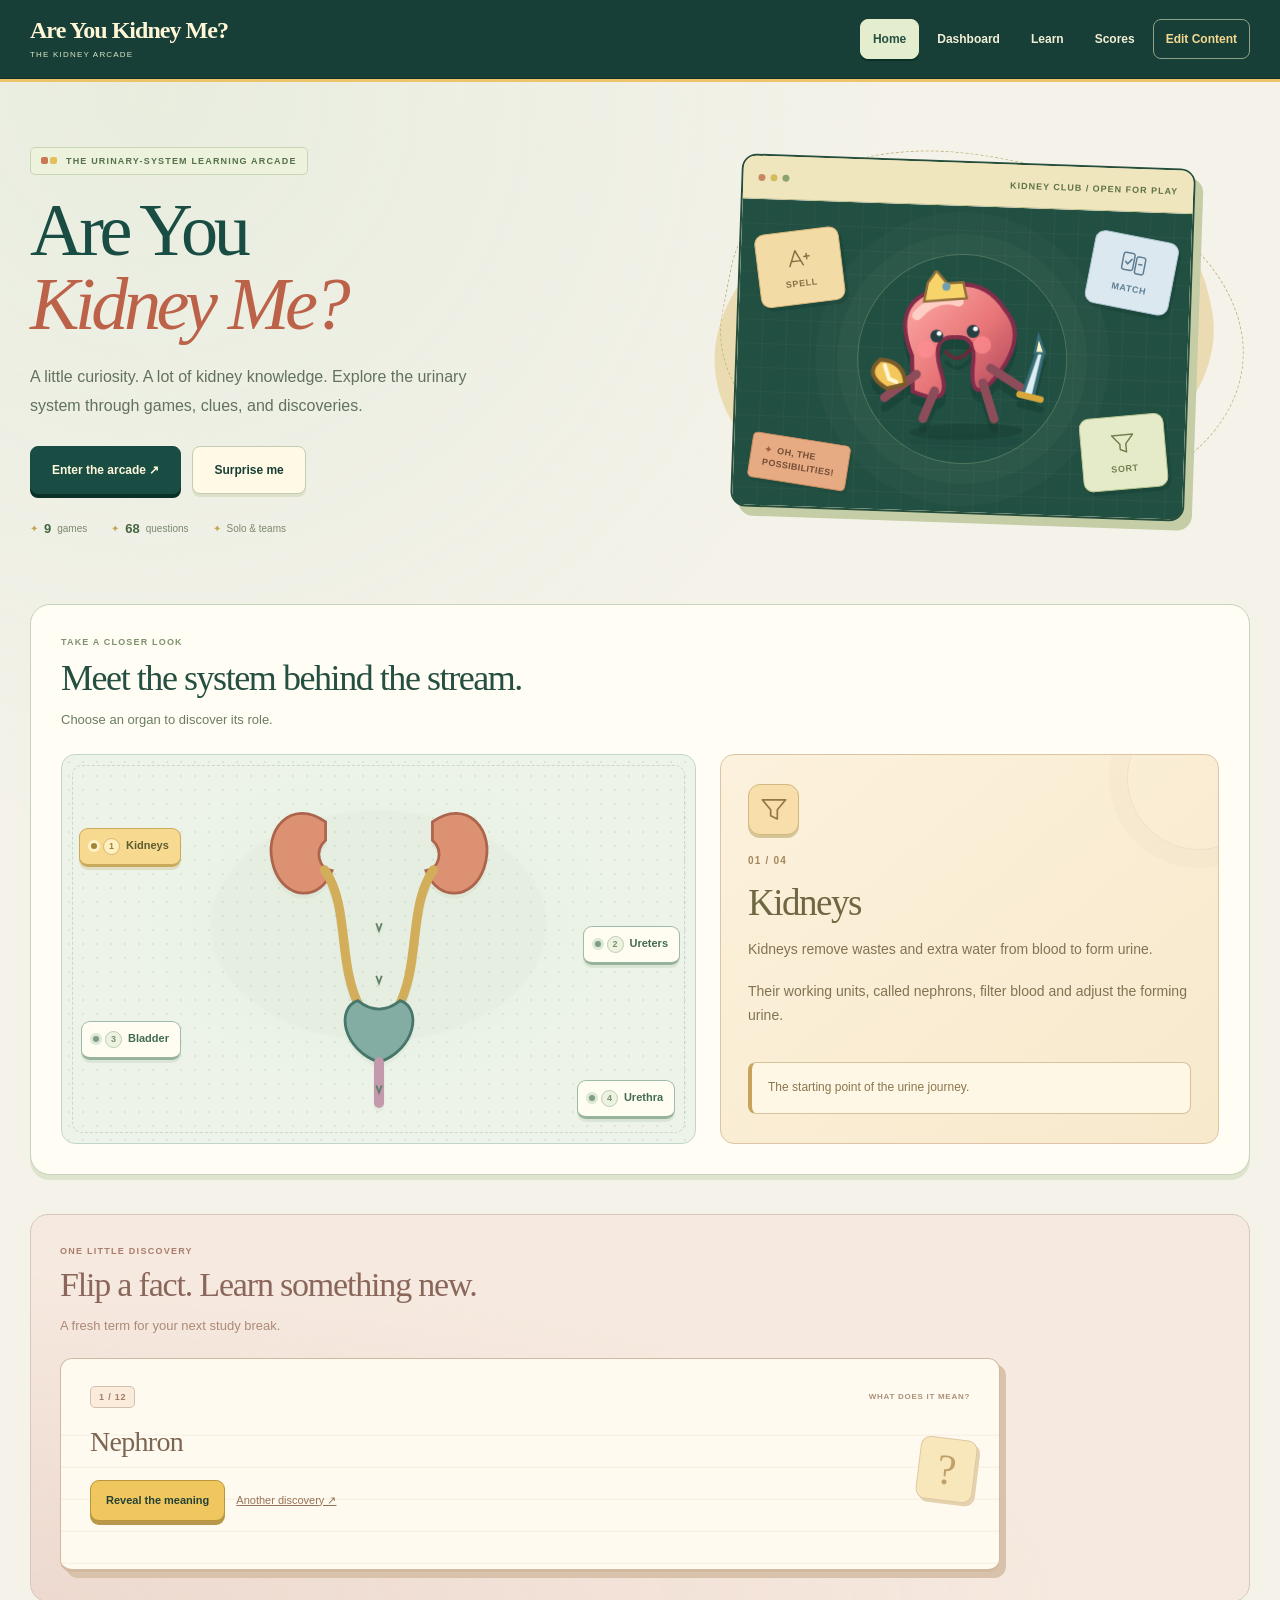
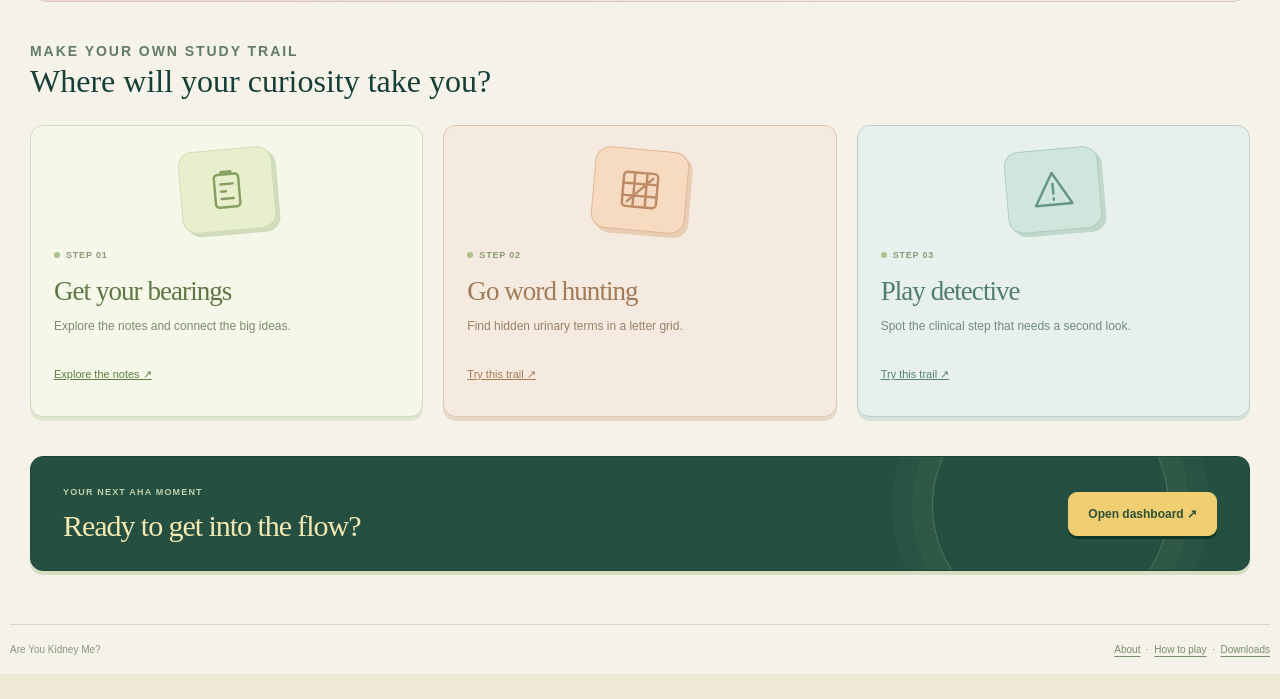
==== commit 61861bde: "Add instructor password prompt, automatic relocking and portable password settings" ====
--- a/index.html
+++ b/index.html
@@ -1 +1 @@
-<!doctype html><html lang="en"><head><meta charset="utf-8"><meta name="viewport" content="width=device-width,initial-scale=1"><meta name="theme-color" content="#173f37"><meta name="description" content="An editable urinary-system game hub for solo practice and simple classroom play."><title>Are You Kidney Me? — The Kidney Arcade</title><link rel="stylesheet" href="style.css?v=6"><link rel="stylesheet" href="editor.css?v=6"></head><body data-site-mode="multipage" data-start-view="home"><a class="skip" href="#main">Skip to content</a><div id="app"><p class="loading">Opening the kidney arcade…</p></div><dialog id="modal" aria-label="Game information"></dialog><script src="content.js?v=6"></script><script src="assets.js?v=6"></script><script src="engine.js?v=6"></script><script src="run.js?v=6"></script><script src="memory.js?v=6"></script><script src="activities.js?v=6"></script><script src="wordsearch.js?v=6"></script><script src="zip.js?v=6"></script><script src="editor.js?v=6"></script><script src="downloads.js?v=6"></script><script src="bundle.js?v=6"></script><script src="app.js?v=6"></script><noscript>Enable JavaScript to play or edit this website.</noscript></body></html>
+<!doctype html><html lang="en"><head><meta charset="utf-8"><meta name="viewport" content="width=device-width,initial-scale=1"><meta name="theme-color" content="#173f37"><meta name="description" content="An editable urinary-system game hub for solo practice and simple classroom play."><title>Are You Kidney Me? — The Kidney Arcade</title><link rel="stylesheet" href="style.css?v=7"><link rel="stylesheet" href="editor.css?v=7"></head><body data-site-mode="multipage" data-start-view="home"><a class="skip" href="#main">Skip to content</a><div id="app"><p class="loading">Opening the kidney arcade…</p></div><dialog id="modal" aria-label="Game information"></dialog><script src="content.js?v=7"></script><script src="assets.js?v=7"></script><script src="engine.js?v=7"></script><script src="run.js?v=7"></script><script src="memory.js?v=7"></script><script src="activities.js?v=7"></script><script src="wordsearch.js?v=7"></script><script src="zip.js?v=7"></script><script src="editor-access.js?v=7"></script><script src="access.js?v=7"></script><script src="editor.js?v=7"></script><script src="downloads.js?v=7"></script><script src="bundle.js?v=7"></script><script src="app.js?v=7"></script><noscript>Enable JavaScript to play or edit this website.</noscript></body></html>
--- a/editor.css
+++ b/editor.css
@@ -1 +1,4 @@
 .ut-editor{font-family:Arial,sans-serif;color:var(--ink,#20392f);width:100%;max-width:1250px;margin:auto}.ute-header{display:flex;justify-content:space-between;gap:25px;align-items:flex-start;margin:0 0 24px}.ute-eyebrow{font-size:calc(11px * var(--font-scale));font-weight:800;letter-spacing:.15em;color:var(--accent,#27634c);margin:0 0 9px}.ute-header h1{font-family:Georgia,serif;font-size:calc(clamp(31px,4vw,45px) * var(--font-scale));margin:0 0 10px;color:#204c3b}.ute-header p{font-size:calc(15px * var(--font-scale));line-height:1.5;margin:4px 0}.ute-hint{font-size:calc(12px!important * var(--font-scale));color:#657261;line-height:1.5}.ute-header-actions,.ute-row{display:flex;gap:8px;flex-wrap:wrap;align-items:center}.ute-button{appearance:none;font:700 calc(13px * var(--font-scale)) Arial,sans-serif;min-height:37px;padding:9px 13px;border:1px solid #93a180;background:#f2ecd8;color:#264636;border-radius:5px;cursor:pointer;box-shadow:0 2px 0 #c4c8af}.ute-button:hover{background:#e4e8ce}.ute-button.ute-primary{background:#2e684d;border-color:#20533d;color:#fff8e5}.ute-button.ute-primary:hover{background:#1e503a}.ute-button.ute-danger{color:#8d392d;background:#fff2e5;border-color:#cba08a}.ute-link{font:700 calc(12px * var(--font-scale)) Arial,sans-serif;color:#285e45;border:0;background:none;cursor:pointer;padding:7px 9px;text-decoration:underline}.ute-button:focus-visible,.ute-link:focus-visible,.ute-tabs button:focus-visible,.ute-subtabs button:focus-visible,.ute-list-item:focus-visible,.ute-field input:focus-visible,.ute-field textarea:focus-visible,.ute-field select:focus-visible{outline:3px solid #c9973b;outline-offset:3px}.ute-notice{background:#e3edd2;border-left:4px solid #608448;padding:13px 16px;line-height:1.55;font-size:calc(13px * var(--font-scale));margin-bottom:18px;overflow-wrap:anywhere}.ute-notice.ute-error{background:#f9e8da;border-left-color:#a05835;color:#7b3525}.ute-notice[hidden]{display:none}.ute-tabs{display:flex;gap:5px;flex-wrap:wrap;border-bottom:2px solid #aebc9b;margin-bottom:24px}.ute-tabs button,.ute-subtabs button{border:1px solid #acb899;background:#e8e9d5;color:#415941;font:700 calc(14px * var(--font-scale)) Arial,sans-serif;padding:12px 17px;cursor:pointer;border-radius:5px 5px 0 0}.ute-tabs button[aria-current=page],.ute-subtabs button[aria-current=page]{background:#285c43;color:#fff9e3;border-color:#285c43}.ute-content h2{font-family:Georgia,serif;font-size:calc(25px * var(--font-scale));color:#2d5841;margin:0 0 18px}.ute-content h3{font-size:calc(17px * var(--font-scale));color:#315b44;margin:0 0 10px}.ute-layout{display:grid;grid-template-columns:310px minmax(0,1fr);gap:24px}.ute-list{background:#edf0df;border:1px solid #bdc7aa;border-radius:7px;padding:16px;align-self:start;min-width:0}.ute-list h2{font-family:Arial,sans-serif;font-size:calc(17px * var(--font-scale));margin-bottom:13px}.ute-list h2 small{font-size:calc(12px * var(--font-scale));color:#66735b}.ute-list-head{display:flex;gap:8px;justify-content:space-between;align-items:center;margin-bottom:13px}.ute-list-head h2{margin-bottom:0}.ute-list-head .ute-button{font-size:calc(11px * var(--font-scale));min-height:31px;padding:6px 9px;white-space:nowrap}.ute-list-item{display:block;width:100%;text-align:left;background:#fff9e9;border:1px solid #c3c9ae;border-radius:4px;margin-bottom:8px;padding:12px 11px;cursor:pointer;color:#354d38;overflow-wrap:anywhere}.ute-list-item:hover{background:#eee7c7}.ute-list-item strong{font:700 calc(13px * var(--font-scale))/1.45 Arial,sans-serif;display:block}.ute-list-item small{font:calc(11px * var(--font-scale))/1.4 Arial,sans-serif;display:block;margin-top:6px;color:#6f775f}.ute-list-item.is-selected{background:#dce7cb;border:2px solid #6e8c55;padding:11px 10px}.ute-question-list{max-height:660px;overflow:auto;padding:2px 3px 3px 0}.ute-form{background:#fffdf4;border:1px solid #bdc7aa;border-radius:7px;padding:25px;min-width:0}.ute-form>h2{margin-bottom:22px}.ute-form-head{display:flex;justify-content:space-between;gap:16px;align-items:flex-start;margin-bottom:22px}.ute-form-head h2{margin:0}.ute-form-head .ute-button{font-size:calc(11px * var(--font-scale));min-height:31px;padding:6px 9px}.ute-field{display:block;margin:0 0 17px;min-width:0}.ute-field>span{display:block;font:700 calc(13px * var(--font-scale))/1.45 Arial,sans-serif;color:#395139;margin-bottom:7px}.ute-field input,.ute-field select,.ute-field textarea{display:block;width:100%;font:calc(15px * var(--font-scale))/1.5 Arial,sans-serif;background:white;color:#243c2b;border:1px solid #aab897;border-radius:4px;padding:10px 11px;min-height:41px;box-sizing:border-box}.ute-field textarea{resize:vertical}.ute-field input[type=color]{height:45px;padding:4px 5px}.ute-two{display:grid;grid-template-columns:1fr 1fr;gap:17px}.ute-check{display:flex;gap:10px;align-items:center;font-size:calc(14px * var(--font-scale));line-height:1.5;margin:10px 0 23px}.ute-check input{width:18px;height:18px;accent-color:#2d664b}.ute-help{background:#f2efd9;border:1px solid #c6cbb3;padding:12px 14px;margin:5px 0 18px;font-size:calc(13px * var(--font-scale));line-height:1.5}.ute-help summary{cursor:pointer;font-weight:bold;color:#416144}.ute-help p{margin:10px 0 0}.ute-images{margin:20px 0;border:1px solid #bbc6a6;border-radius:5px;padding:17px}.ute-images legend{font-size:calc(14px * var(--font-scale));font-weight:bold;color:#315d42;padding:0 7px}.ute-image-grid{display:grid;grid-template-columns:1fr 1fr;gap:15px}.ute-image{min-width:0;background:#eef0de;padding:11px;border:1px solid #c3cbb0;border-radius:4px;margin-bottom:10px}.ute-image img{width:100%;height:135px;object-fit:contain;background:white;display:block;border:1px solid #c1c8ad;margin-bottom:12px}.ute-image .ute-field{margin-bottom:5px}.ute-image .ute-field input{font-size:calc(12px * var(--font-scale));padding:7px 8px;min-height:33px}.ute-image .ute-field>span{font-size:calc(11px * var(--font-scale))}.ute-upload{display:flex;flex-direction:column;gap:10px;align-items:flex-start;border:1px dashed #899e73;background:#f3f3e6;padding:13px;font-weight:700;font-size:calc(13px * var(--font-scale));margin:9px 0}.ute-upload input{font:calc(12px * var(--font-scale)) Arial,sans-serif;max-width:100%}.ute-subtabs{display:flex;gap:6px;flex-wrap:wrap;margin-bottom:19px}.ute-subtabs button{font-size:calc(12px * var(--font-scale));padding:9px 12px;border-radius:4px}.ute-empty{padding:30px;background:#f1efdb;border:1px solid #c3cbb1;border-radius:6px}.ute-empty p{font-size:calc(14px * var(--font-scale));line-height:1.5;color:#66735b}.ute-transfer{background:#fffdf4;border:1px solid #bbc6a7;border-radius:7px;padding:27px}.ute-transfer>p{font-size:calc(14px * var(--font-scale));line-height:1.6;color:#5e705b;max-width:850px}.ute-export-grid{display:grid;grid-template-columns:repeat(3,minmax(0,1fr));gap:16px;margin:25px 0}.ute-export-grid>div{background:#edf0dc;border:1px solid #bdc9a9;border-radius:5px;padding:19px;display:flex;flex-direction:column;align-items:flex-start}.ute-export-grid p{font-size:calc(13px * var(--font-scale));line-height:1.55;flex-grow:1;color:#5f7059}.ute-export-grid .ute-button{font-size:calc(12px * var(--font-scale))}.ute-import,.ute-reset{border-top:1px solid #c5cbb4;padding-top:23px;margin-top:25px}.ute-import>p,.ute-reset>p{font-size:calc(13px * var(--font-scale));line-height:1.55;color:#63725d}.ute-reset .ute-button{margin-right:9px}@media(max-width:1000px){.ute-layout{grid-template-columns:255px minmax(0,1fr);gap:17px}.ute-form{padding:20px}.ute-form-head{display:block}.ute-form-head h2{margin-bottom:15px}.ute-export-grid{grid-template-columns:1fr}.ute-export-grid>div{padding:19px}.ute-export-grid p{margin-bottom:17px}}@media(max-width:720px){.ute-header{display:block}.ute-header-actions{margin-top:18px}.ute-tabs{gap:4px}.ute-tabs button{font-size:calc(12px * var(--font-scale));padding:10px 12px}.ute-layout{grid-template-columns:1fr}.ute-list{padding:15px}.ute-question-list{max-height:270px}.ute-form{padding:19px 16px}.ute-list-item{padding:11px}.ute-list-item strong{font-size:calc(12px * var(--font-scale))}.ute-two{grid-template-columns:1fr;gap:0}.ute-content h2{font-size:calc(23px * var(--font-scale))}.ute-image-grid{grid-template-columns:1fr 1fr;gap:10px}.ute-image{padding:8px}.ute-image img{height:100px}.ute-image .ute-row{gap:3px}.ute-image .ute-button{font-size:calc(10px * var(--font-scale));padding:6px 8px}.ute-transfer{padding:22px 17px}.ute-export-grid{gap:12px}}@media(max-width:400px){.ute-image-grid{grid-template-columns:1fr}.ute-header .ute-button{font-size:calc(12px * var(--font-scale))}}
+
+/* Instructor access */
+.instructor-lock{max-width:560px;margin:35px auto 65px;padding:clamp(25px,5vw,48px);background:#fffdf4;border:1px solid #bdc7aa;border-radius:18px;box-shadow:0 10px 0 #e6e9d8}.instructor-lock h1{font-size:clamp(30px,4vw,42px);line-height:1.15;margin:12px 0 18px}.instructor-lock>p{line-height:1.6}.lock-symbol{display:inline-grid;place-items:center;width:64px;height:64px;border-radius:18px;background:#e7efda;font-size:28px;margin-bottom:22px}.access-form{display:grid;gap:10px;margin:22px 0}.access-form label{font-weight:700;font-size:14px}.access-form input{min-width:0;width:100%;box-sizing:border-box;font:16px Arial,sans-serif;padding:13px;border:1px solid #9ba98d;border-radius:7px;background:#fff;color:#20392f}.access-form input:focus-visible{outline:3px solid #c9973b;outline-offset:3px}.access-form [role=status]{font-size:14px;line-height:1.5;min-height:1.5em;margin:1px 0 8px;color:#87472c}.access-form button{justify-self:start}.access-form input:disabled{opacity:.65}
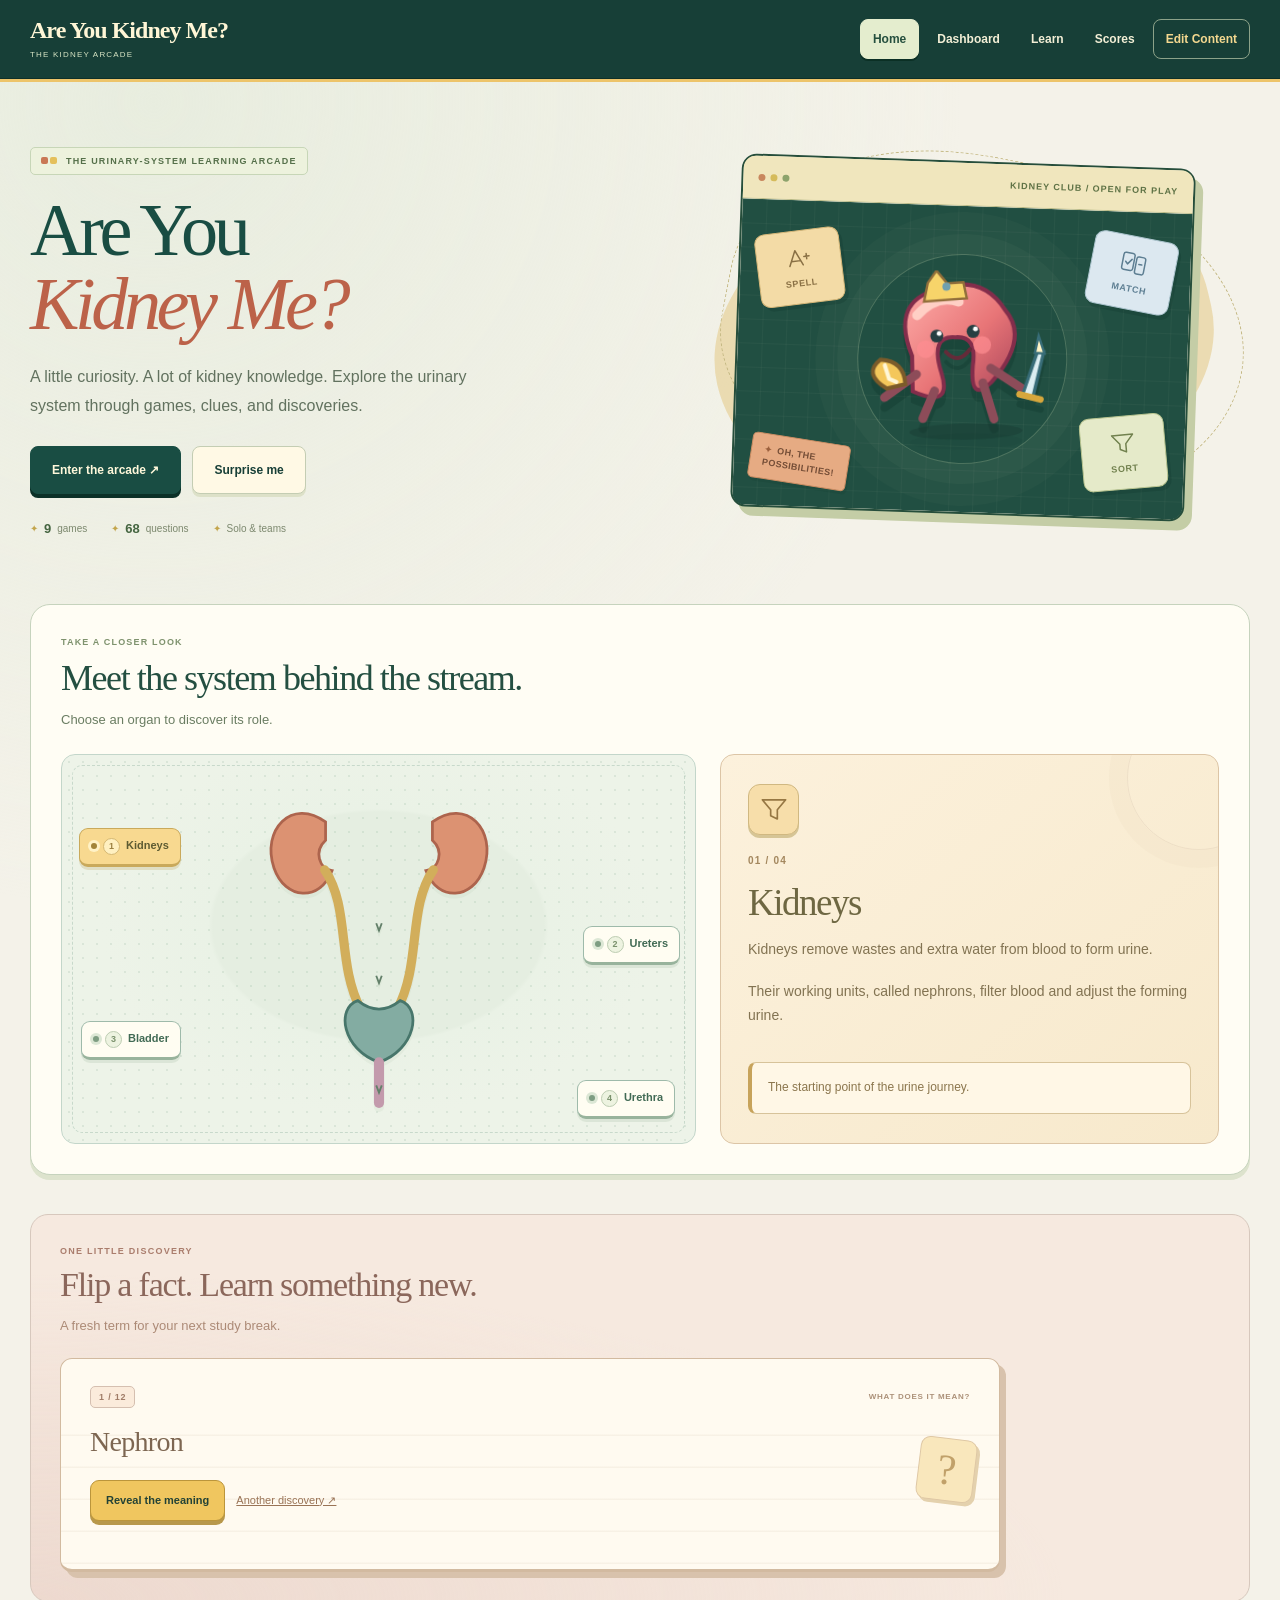
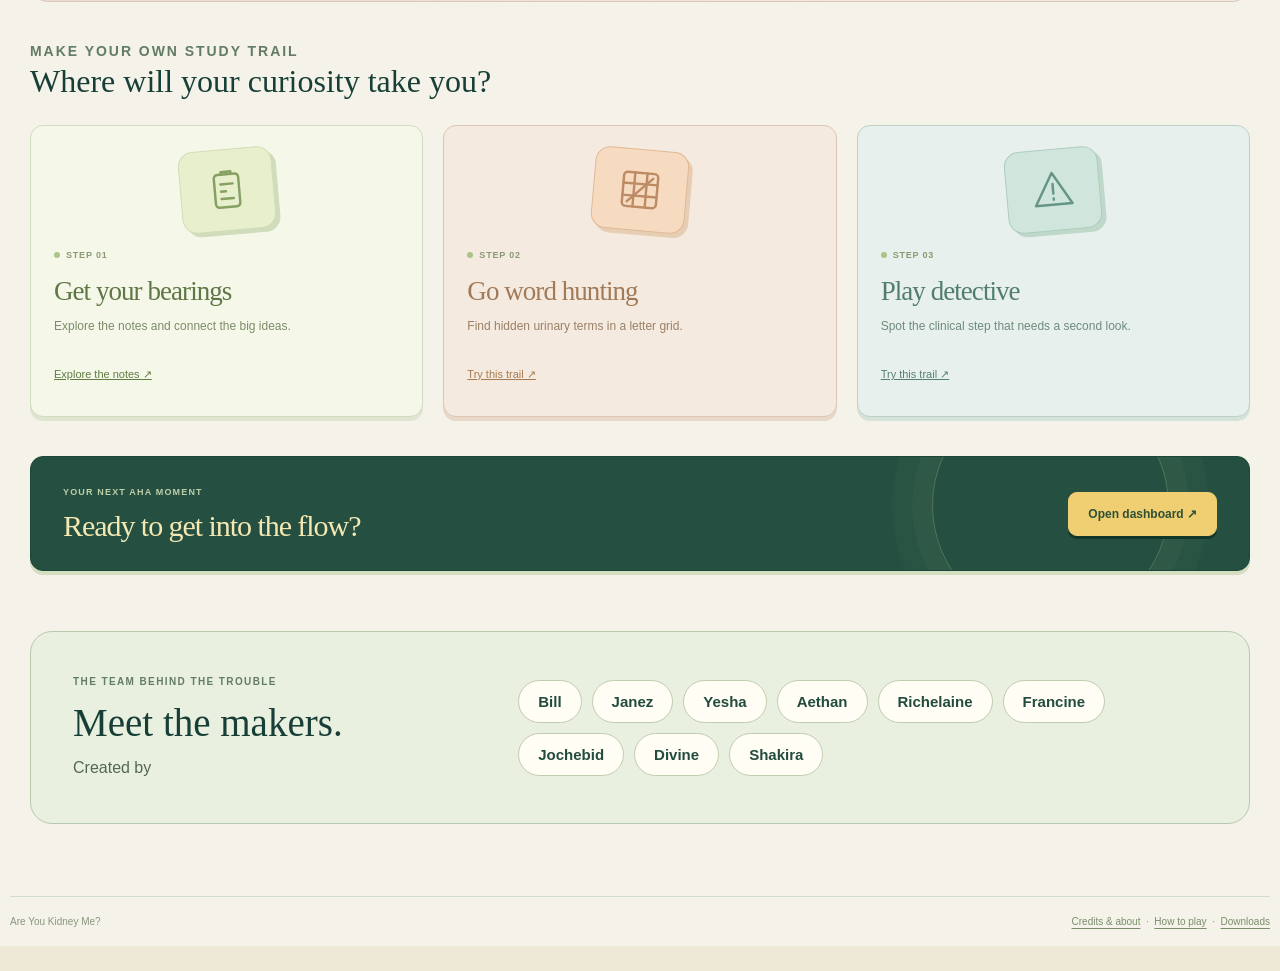
==== commit 236f4088: "Add project creator credits and instructor password checks for website downloads" ====
--- a/index.html
+++ b/index.html
@@ -1 +1 @@
-<!doctype html><html lang="en"><head><meta charset="utf-8"><meta name="viewport" content="width=device-width,initial-scale=1"><meta name="theme-color" content="#173f37"><meta name="description" content="An editable urinary-system game hub for solo practice and simple classroom play."><title>Are You Kidney Me? — The Kidney Arcade</title><link rel="stylesheet" href="style.css?v=7"><link rel="stylesheet" href="editor.css?v=7"></head><body data-site-mode="multipage" data-start-view="home"><a class="skip" href="#main">Skip to content</a><div id="app"><p class="loading">Opening the kidney arcade…</p></div><dialog id="modal" aria-label="Game information"></dialog><script src="content.js?v=7"></script><script src="assets.js?v=7"></script><script src="engine.js?v=7"></script><script src="run.js?v=7"></script><script src="memory.js?v=7"></script><script src="activities.js?v=7"></script><script src="wordsearch.js?v=7"></script><script src="zip.js?v=7"></script><script src="editor-access.js?v=7"></script><script src="access.js?v=7"></script><script src="editor.js?v=7"></script><script src="downloads.js?v=7"></script><script src="bundle.js?v=7"></script><script src="app.js?v=7"></script><noscript>Enable JavaScript to play or edit this website.</noscript></body></html>
+<!doctype html><html lang="en"><head><meta charset="utf-8"><meta name="viewport" content="width=device-width,initial-scale=1"><meta name="theme-color" content="#173f37"><meta name="description" content="An editable urinary-system game hub for solo practice and simple classroom play."><title>Are You Kidney Me? — The Kidney Arcade</title><link rel="stylesheet" href="style.css?v=8"><link rel="stylesheet" href="editor.css?v=8"></head><body data-site-mode="multipage" data-start-view="home"><a class="skip" href="#main">Skip to content</a><div id="app"><p class="loading">Opening the kidney arcade…</p></div><dialog id="modal" aria-label="Game information"></dialog><script src="content.js?v=8"></script><script src="assets.js?v=8"></script><script src="engine.js?v=8"></script><script src="run.js?v=8"></script><script src="memory.js?v=8"></script><script src="activities.js?v=8"></script><script src="wordsearch.js?v=8"></script><script src="zip.js?v=8"></script><script src="editor-access.js?v=8"></script><script src="access.js?v=8"></script><script src="editor.js?v=8"></script><script src="downloads.js?v=8"></script><script src="bundle.js?v=8"></script><script src="app.js?v=8"></script><noscript>Enable JavaScript to play or edit this website.</noscript></body></html>
--- a/style.css
+++ b/style.css
@@ -159,3 +159,6 @@
 .fact-card h3{overflow-wrap:anywhere;hyphens:auto}
 
 .preview-wordsearch .mini-letter-grid{grid-template-columns:repeat(5,18px);gap:3px}.preview-wordsearch .mini-letter-grid>span{width:18px;height:20px;font-size:10px}
+
+/* Project creators */
+.home-credits{margin:60px 0 24px;padding:clamp(24px,4vw,42px);display:grid;grid-template-columns:minmax(220px,.75fr) minmax(0,1.25fr);gap:32px;align-items:center;background:#eaf0df;border:1px solid #b7c9af;border-radius:22px}.home-credits h2{font-size:clamp(29px,3.5vw,39px);margin:10px 0}.home-credits p:last-child{margin-bottom:0;color:#53694e}.creator-list{list-style:none;display:flex;flex-wrap:wrap;gap:10px;padding:0;margin:0}.creator-list li{padding:12px 19px;border-radius:999px;background:#fffdf4;border:1px solid #c0cbb1;color:#234b3e;font-weight:700;font-size:15px;overflow-wrap:anywhere}.about-creators{margin:16px 0 25px;gap:8px}.about-creators li{padding:8px 14px;font-size:14px}.access-form select{min-width:0;width:100%;box-sizing:border-box;font:16px Arial,sans-serif;padding:13px;border:1px solid #9ba98d;border-radius:7px;background:#fff;color:#20392f}.access-form select:focus-visible{outline:3px solid #c9973b;outline-offset:3px}@media(max-width:720px){.home-credits{grid-template-columns:1fr;gap:24px;margin-top:38px}.creator-list li{padding:10px 15px}}
